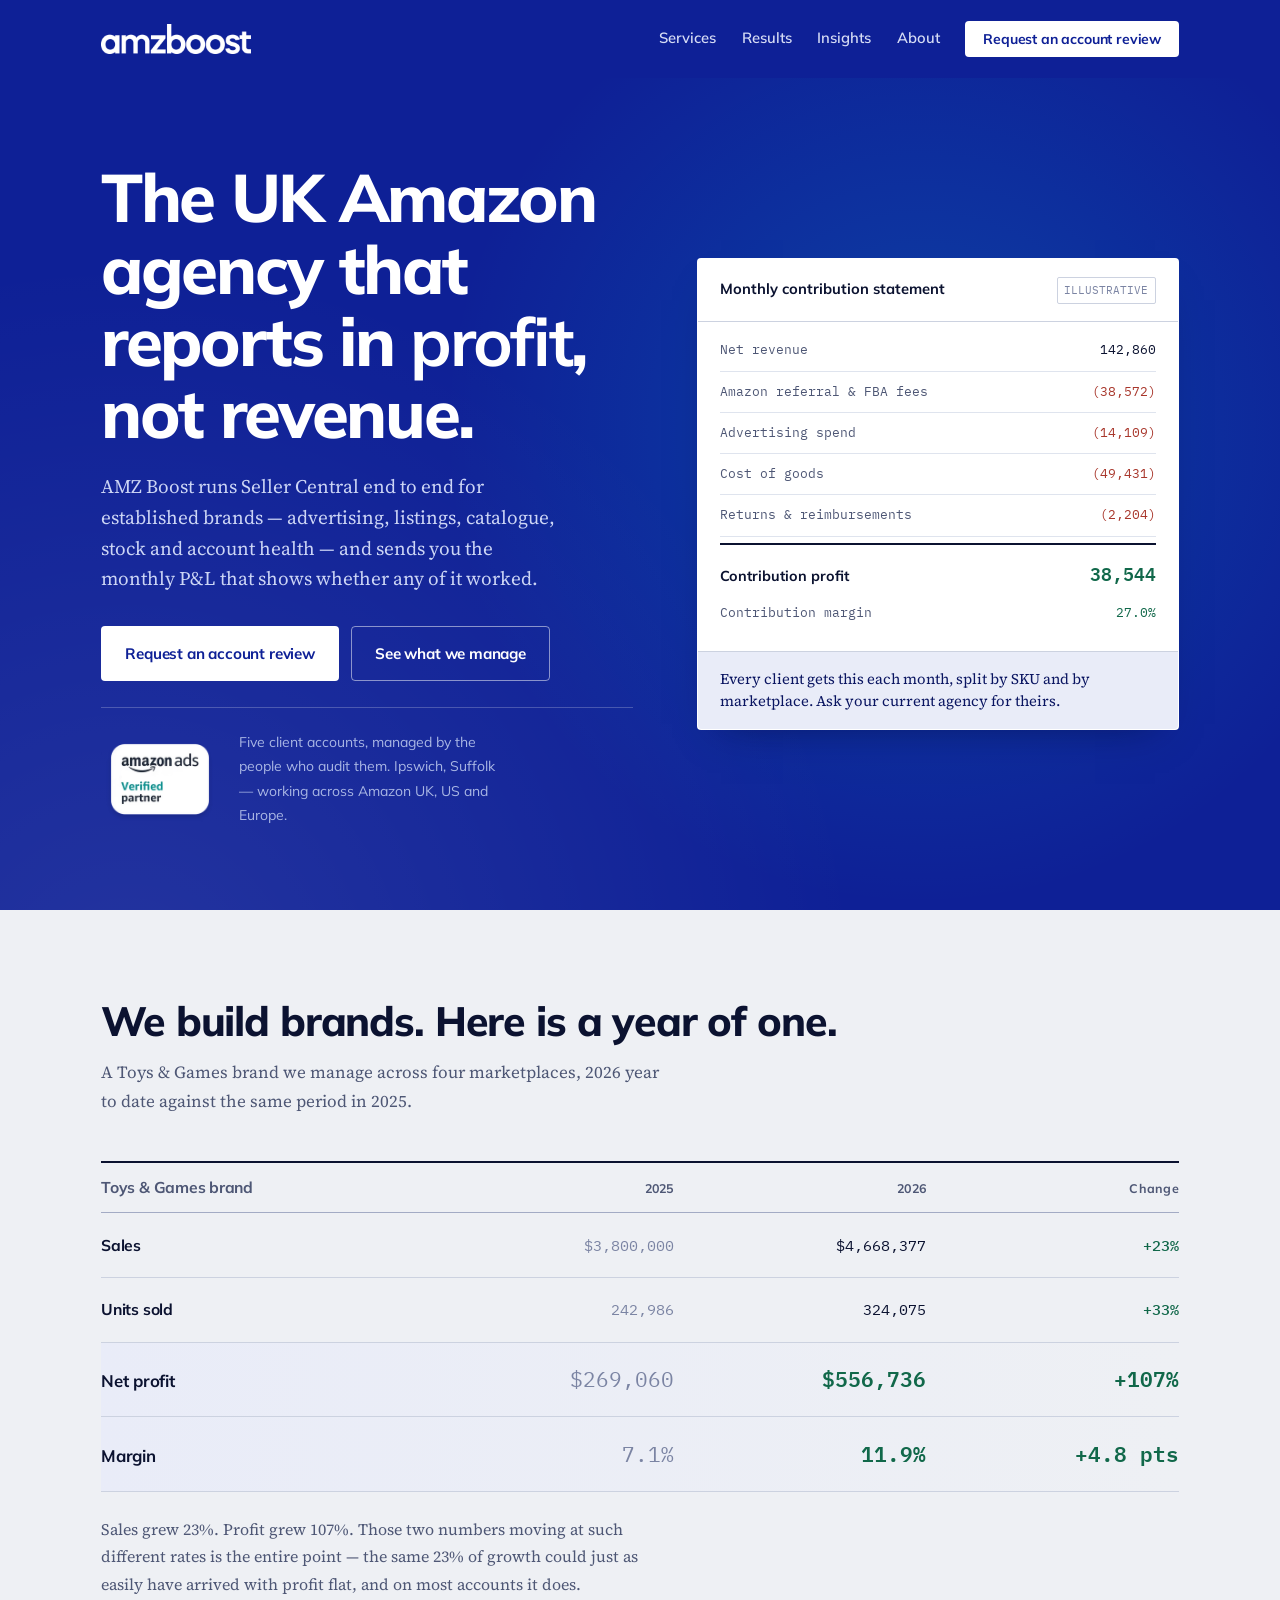
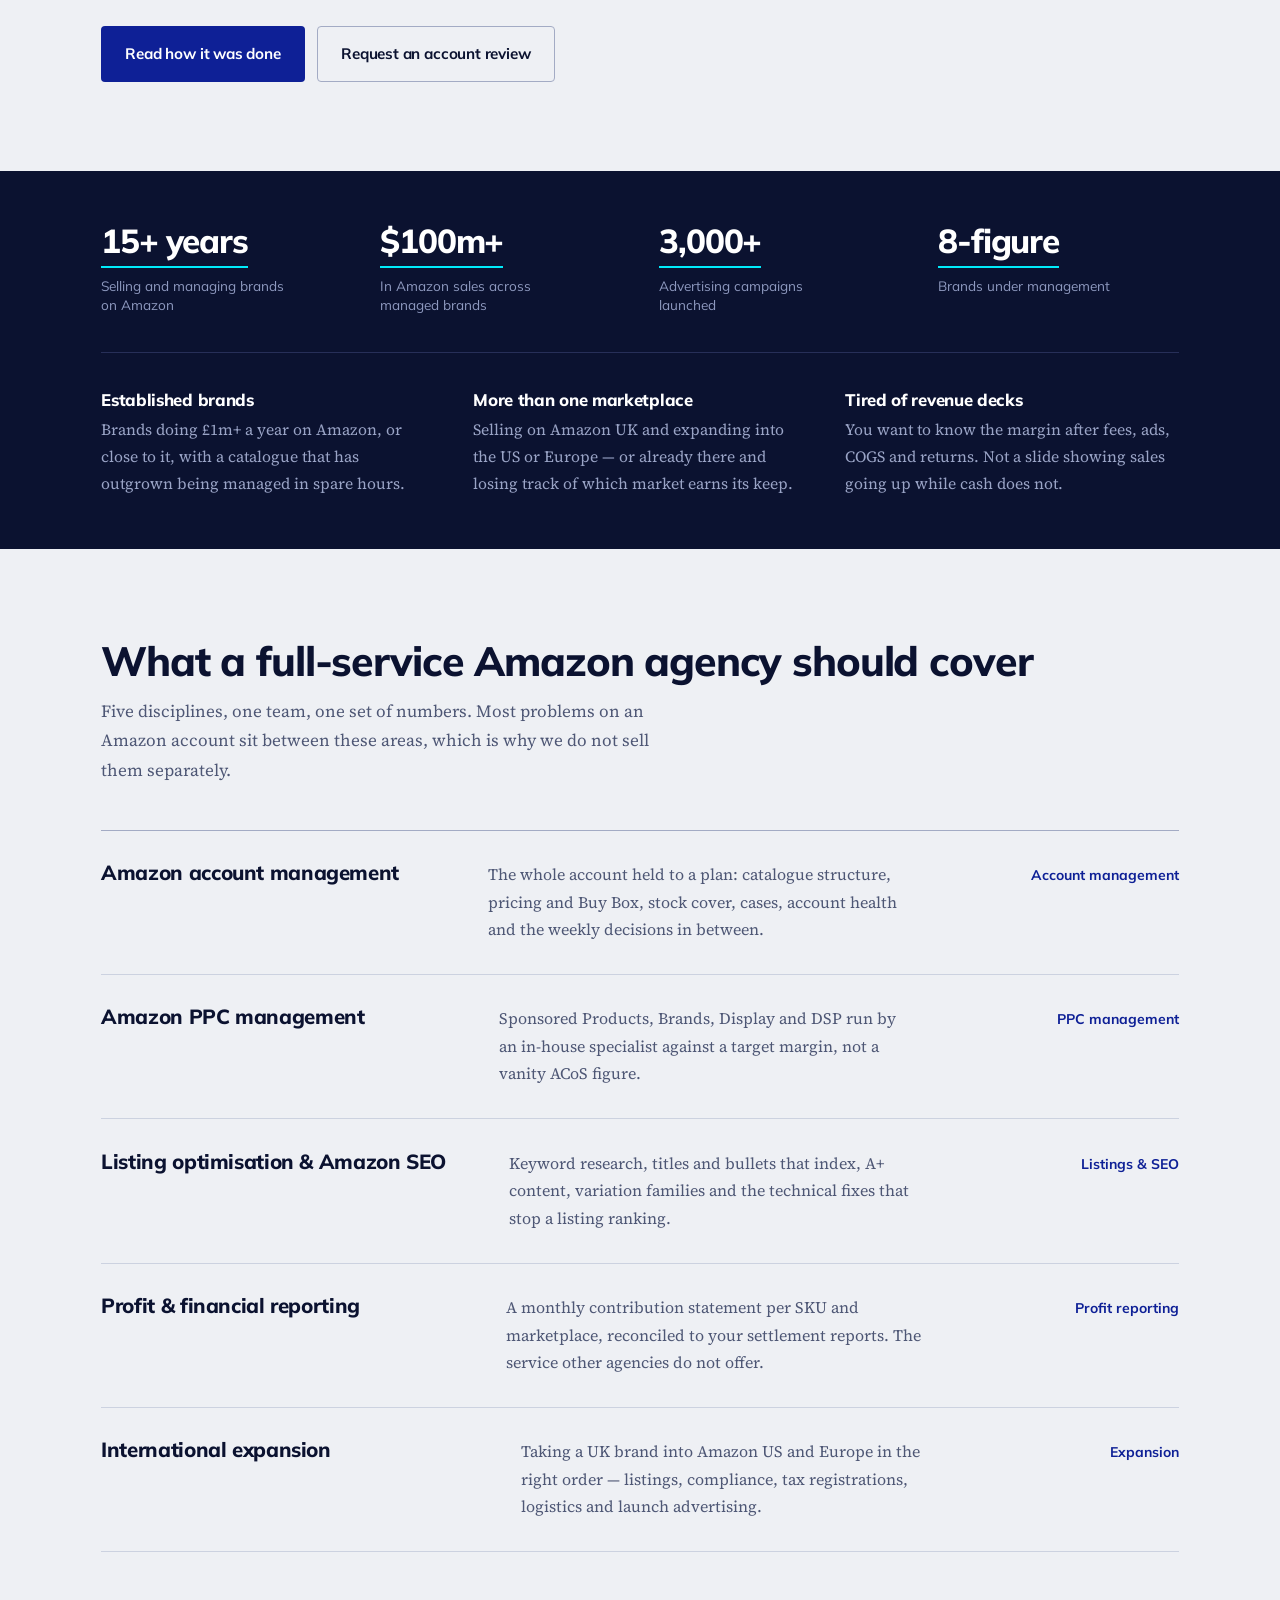
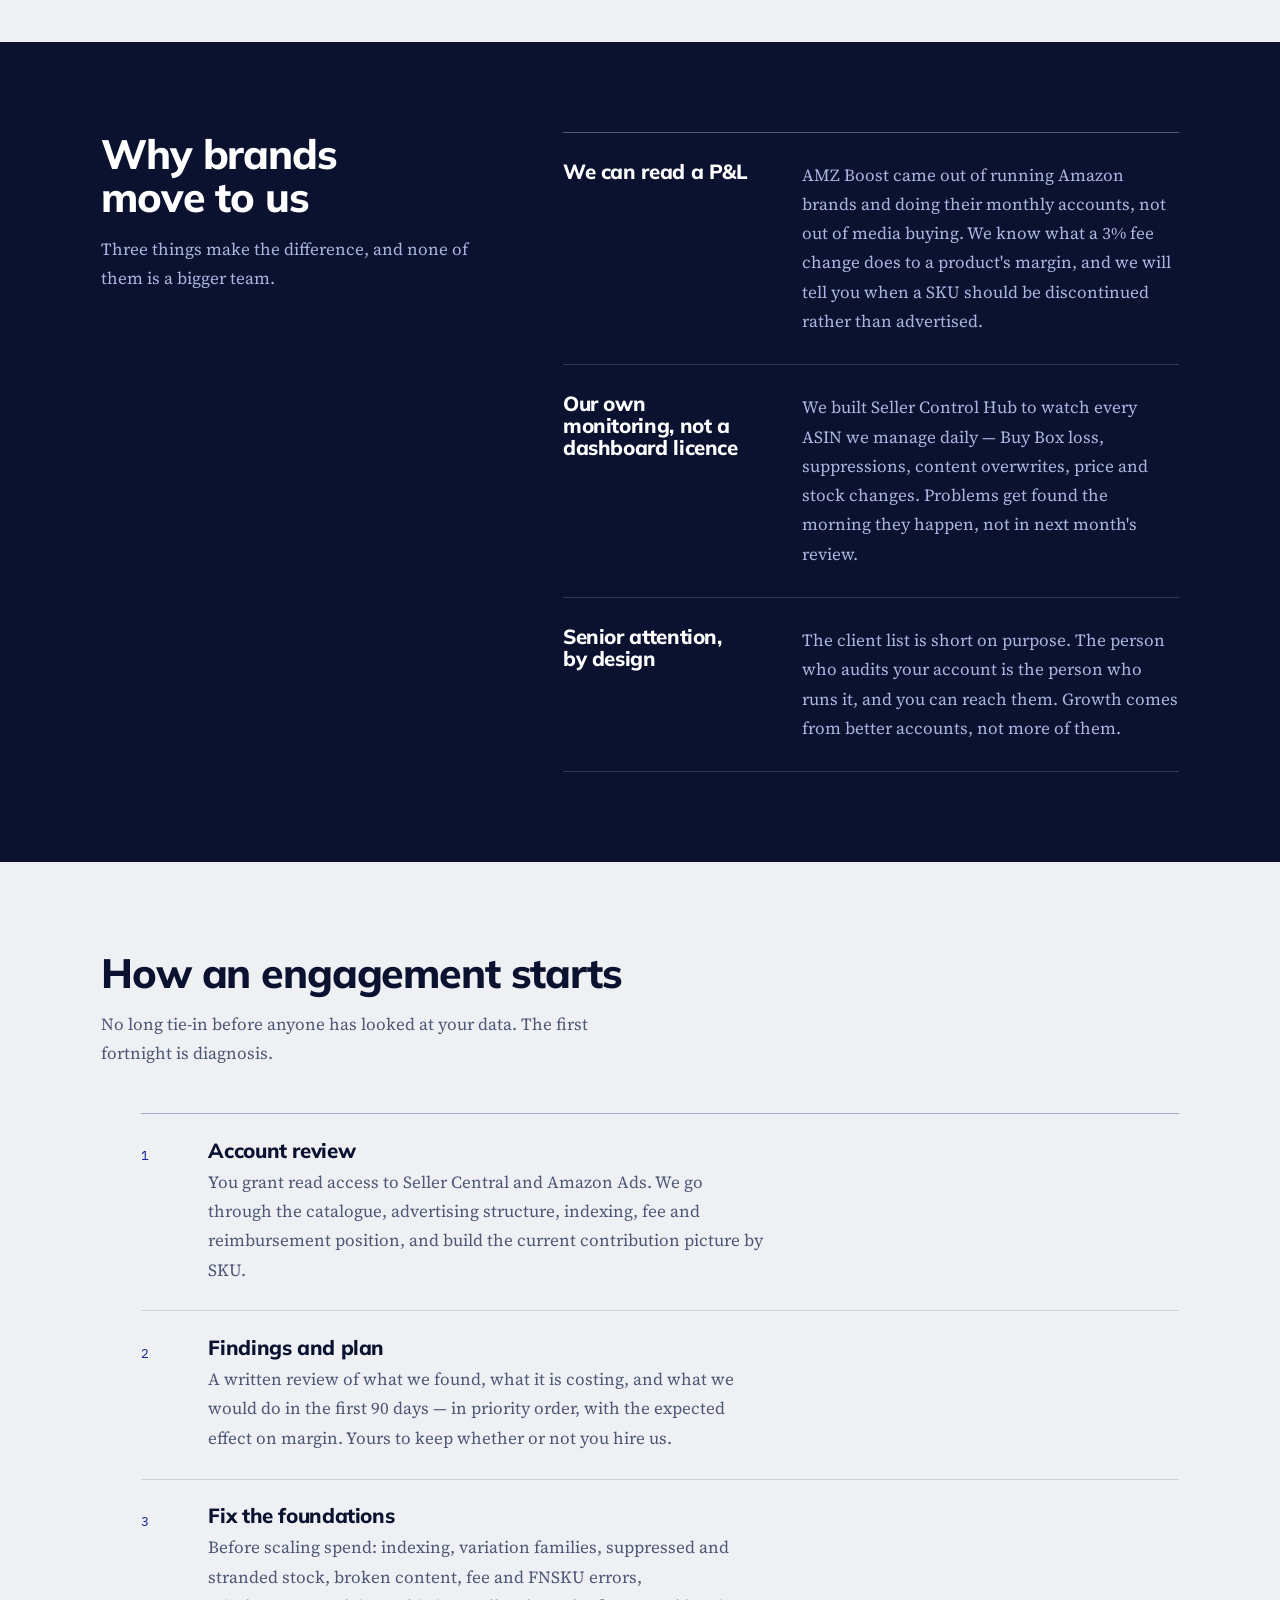
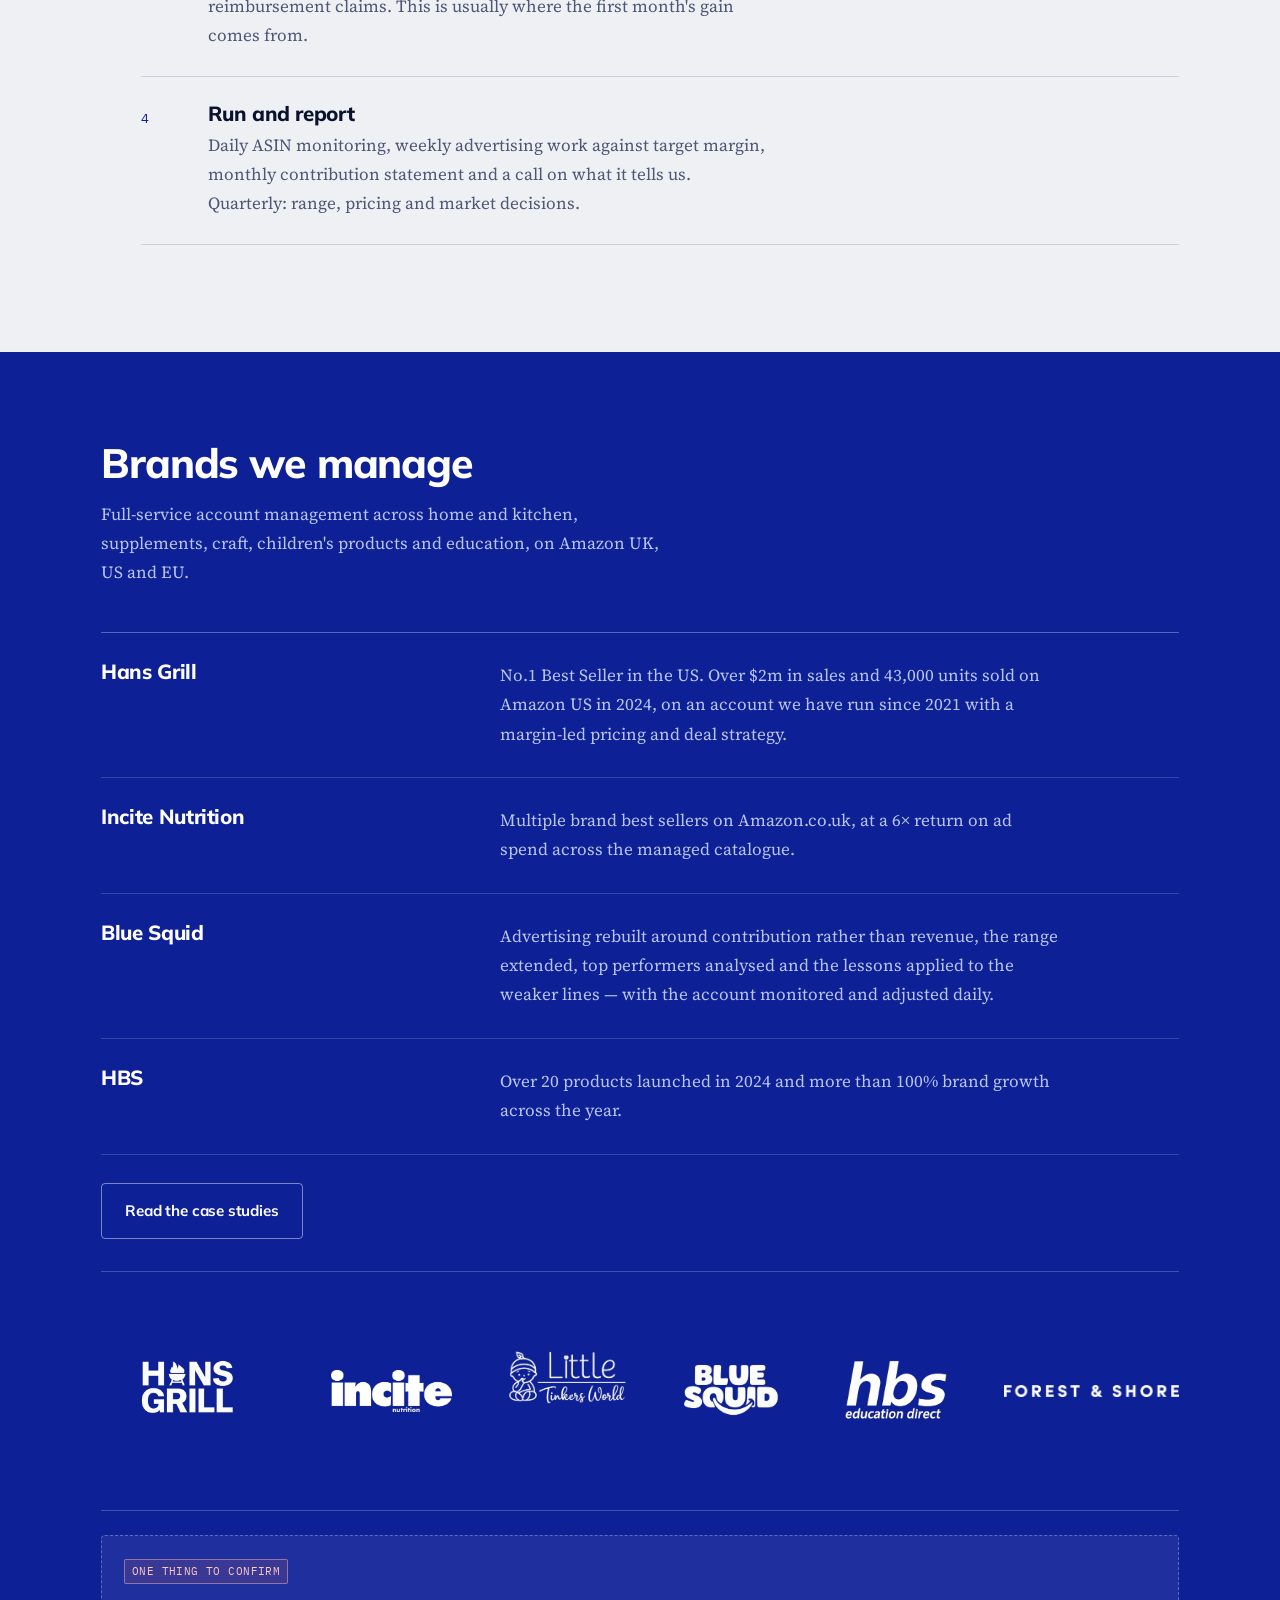
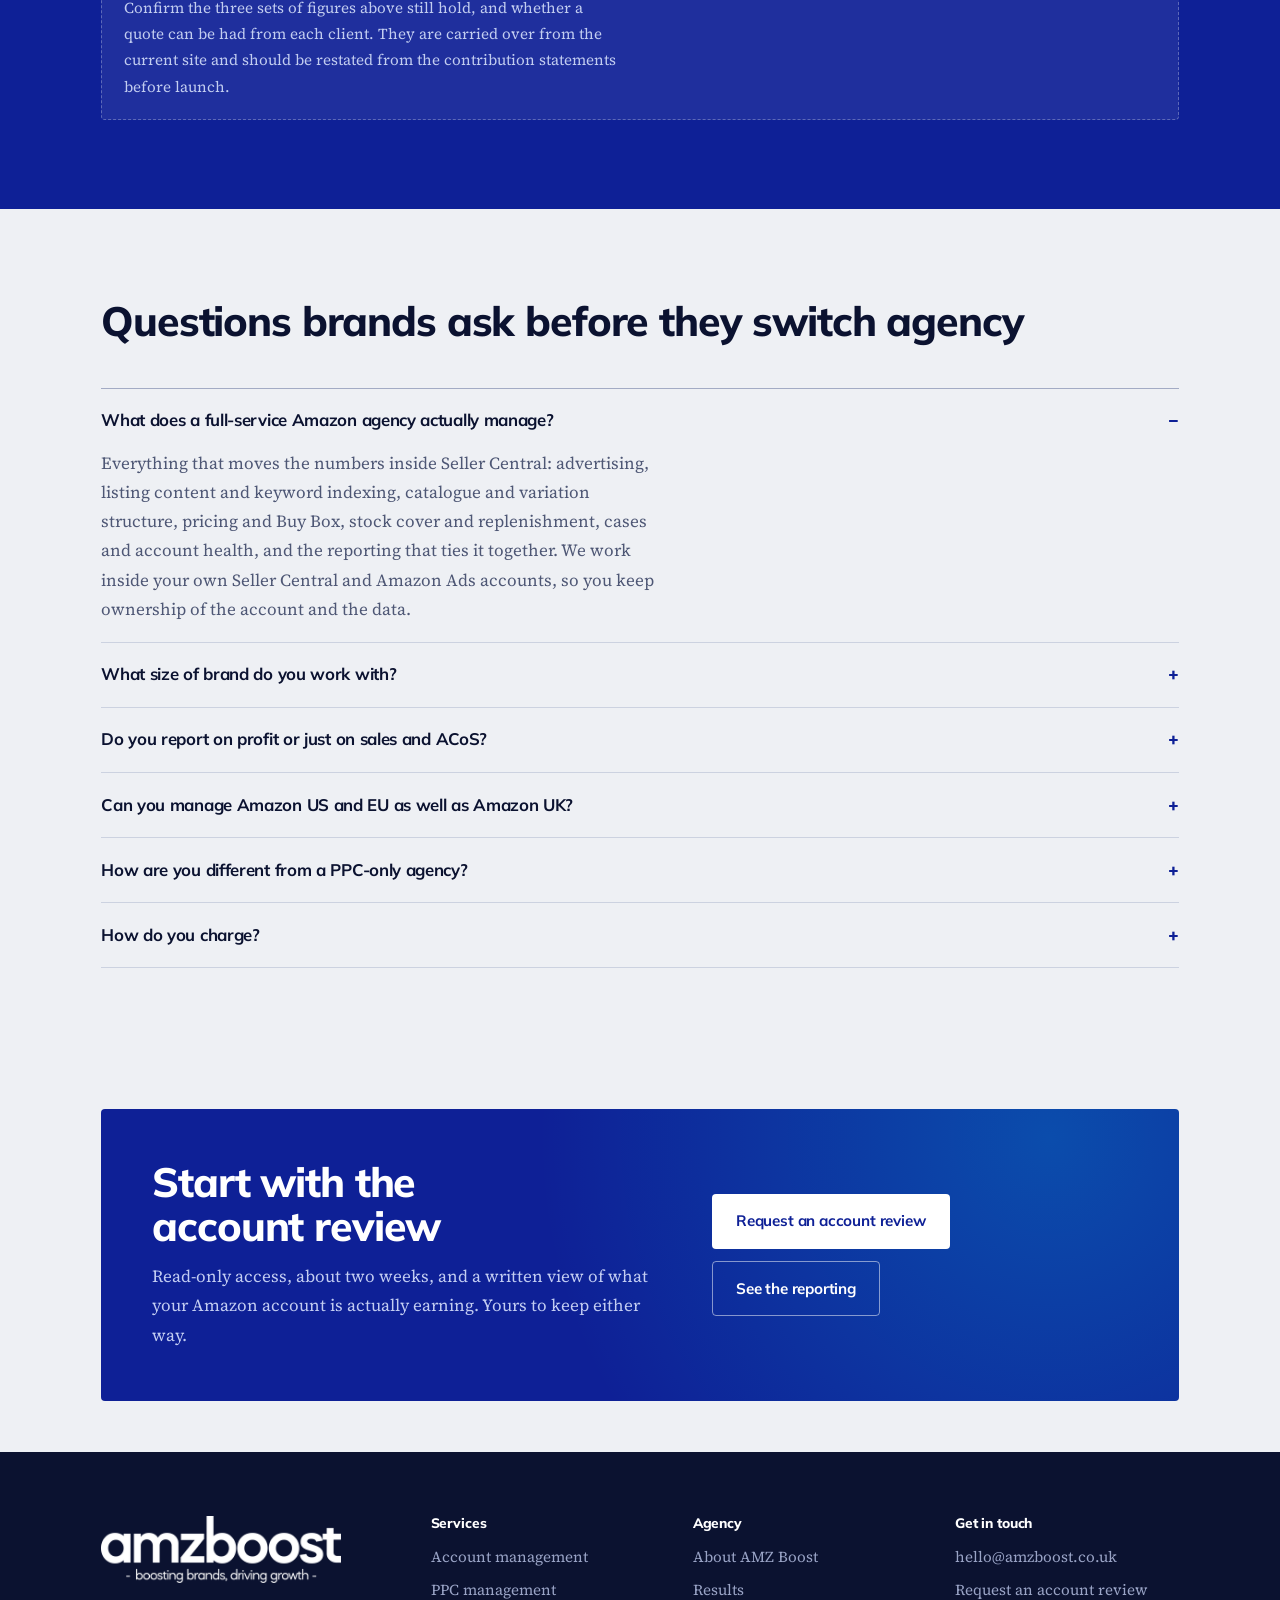
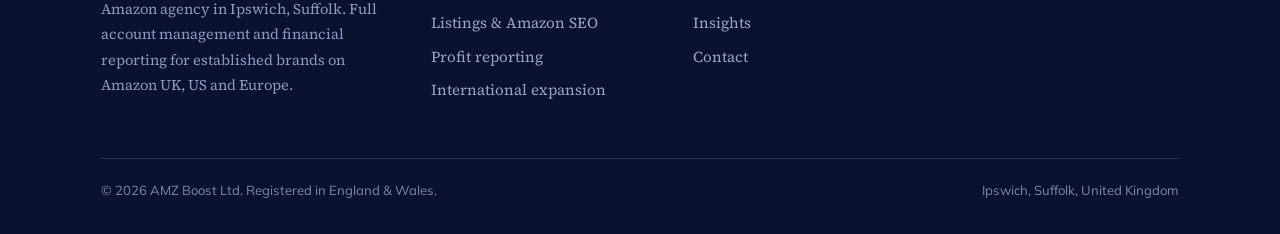
==== index.html @ 2ff4fb58 "Add Blue Squid back to the brands list, described by the work Named in the list with a description o" ====
<!DOCTYPE html>
<html lang="en-GB">
<head>
<meta charset="utf-8">
<meta name="viewport" content="width=device-width, initial-scale=1">
<title>Amazon Agency UK | Full-Service Account Management | AMZ Boost</title>
<meta name="description" content="A UK Amazon agency managing Seller Central end to end for established brands — PPC, listings, catalogue and a monthly profit report. Book an account review.">
<link rel="canonical" href="https://www.amzboost.co.uk/">
<meta name="robots" content="index,follow,max-image-preview:large">
<meta property="og:type" content="website">
<meta property="og:site_name" content="AMZ Boost">
<meta property="og:title" content="Amazon Agency UK | Full-Service Account Management | AMZ Boost">
<meta property="og:description" content="We run Amazon for established UK brands — advertising, listings, catalogue and the monthly P&amp;L that shows whether any of it worked.">
<meta property="og:url" content="https://www.amzboost.co.uk/">
<meta property="og:locale" content="en_GB">
<meta name="twitter:card" content="summary_large_image">
<link rel="preconnect" href="https://fonts.googleapis.com">
<link rel="preconnect" href="https://fonts.gstatic.com" crossorigin>
<link href="https://fonts.googleapis.com/css2?family=Mulish:wght@400;500;600;700;800&family=Source+Serif+4:ital,opsz,wght@0,8..60,400;0,8..60,600;1,8..60,400&family=IBM+Plex+Mono:wght@400;500&display=swap" rel="stylesheet">
<link rel="stylesheet" href="styles.css?v=12">
<link rel="icon" type="image/png" sizes="32x32" href="favicon-32.png">
<link rel="apple-touch-icon" href="apple-touch-icon.png">
<script type="application/ld+json">
{
  "@context": "https://schema.org",
  "@type": "ProfessionalService",
  "@id": "https://www.amzboost.co.uk/#organisation",
  "name": "AMZ Boost",
  "description": "Full-service Amazon agency in the UK providing Seller Central account management, PPC, listing optimisation and monthly profit reporting for established brands.",
  "url": "https://www.amzboost.co.uk/",
  "email": "hello@amzboost.co.uk",
  "address": {
    "@type": "PostalAddress",
    "addressLocality": "Ipswich",
    "addressRegion": "Suffolk",
    "addressCountry": "GB"
  },
  "areaServed": [
    { "@type": "Country", "name": "United Kingdom" },
    { "@type": "Country", "name": "United States" },
    { "@type": "Place", "name": "European Union" }
  ],
  "knowsAbout": ["Amazon Seller Central", "Amazon advertising", "Amazon PPC", "Amazon listing optimisation", "Amazon profit and loss reporting", "Amazon international expansion"],
  "serviceType": "Amazon marketplace account management",
  "award": "Amazon Ads Verified Partner",
  "hasOfferCatalog": {
    "@type": "OfferCatalog",
    "name": "Amazon agency services",
    "itemListElement": [
      { "@type": "Offer", "itemOffered": { "@type": "Service", "name": "Amazon account management", "url": "https://www.amzboost.co.uk/amazon-account-management.html" } },
      { "@type": "Offer", "itemOffered": { "@type": "Service", "name": "Amazon PPC management", "url": "https://www.amzboost.co.uk/amazon-ppc-management.html" } },
      { "@type": "Offer", "itemOffered": { "@type": "Service", "name": "Amazon listing optimisation", "url": "https://www.amzboost.co.uk/amazon-listing-optimisation.html" } },
      { "@type": "Offer", "itemOffered": { "@type": "Service", "name": "Amazon profit reporting", "url": "https://www.amzboost.co.uk/amazon-profit-reporting.html" } },
      { "@type": "Offer", "itemOffered": { "@type": "Service", "name": "Amazon international expansion", "url": "https://www.amzboost.co.uk/amazon-international-expansion.html" } }
    ]
  }
}
</script>
<script type="application/ld+json">
{
  "@context": "https://schema.org",
  "@type": "FAQPage",
  "mainEntity": [
    {
      "@type": "Question",
      "name": "What does a full-service Amazon agency actually manage?",
      "acceptedAnswer": { "@type": "Answer", "text": "Everything that moves the numbers inside Seller Central: advertising, listing content and keyword indexing, catalogue and variation structure, pricing and Buy Box, stock cover and replenishment, cases and account health, and the reporting that ties it together. We work inside your own Seller Central and Ads accounts, so you keep ownership of the data." }
    },
    {
      "@type": "Question",
      "name": "What size of brand do you work with?",
      "acceptedAnswer": { "@type": "Answer", "text": "Established brands, typically turning over £1m or more a year on Amazon, or approaching it. We keep the client list deliberately short so the people who audit your account are the people who run it." }
    },
    {
      "@type": "Question",
      "name": "Do you report on profit or just on sales and ACoS?",
      "acceptedAnswer": { "@type": "Answer", "text": "Both. Alongside the usual advertising metrics you get a monthly contribution statement per SKU and per marketplace — revenue, Amazon fees, advertising, cost of goods, returns and reimbursements, down to contribution profit and margin. It is the reason most clients come to us." }
    },
    {
      "@type": "Question",
      "name": "Can you manage Amazon US and EU as well as Amazon UK?",
      "acceptedAnswer": { "@type": "Answer", "text": "Yes. We manage UK, US and European marketplaces, including the listing, compliance, tax-registration sequencing and advertising differences between them." }
    },
    {
      "@type": "Question",
      "name": "How are you different from a PPC-only agency?",
      "acceptedAnswer": { "@type": "Answer", "text": "A PPC agency can only change bids. Most wasted spend on Amazon comes from problems upstream of the ad account — a listing that is not indexed for its best keyword, a broken variation family, a stock-out that resets rank. We fix those as part of the same engagement." }
    }
  ]
}
</script>
</head>
<body>
<a class="skip" href="#main">Skip to content</a>

<header class="masthead" id="masthead">
  <div class="shell masthead__inner">
    <a class="wordmark" href="index.html"><img src="logo-wordmark-white.png" alt="AMZ Boost" width="150" height="29"></a>
    <button class="nav__toggle" aria-expanded="false" aria-controls="nav">Menu</button>
    <nav class="nav" id="nav" aria-label="Primary">
      <a href="services.html">Services</a>
      <a href="results.html">Results</a>
      <a href="insights.html">Insights</a>
      <a href="about.html">About</a>
      <a class="btn btn--primary btn--small" href="contact.html">Request an account review</a>
    </nav>
  </div>
</header>

<main id="main">

  <section class="hero">
    <div class="shell hero__grid">
      <div>
        <h1>The UK Amazon agency that reports in <b>profit</b>, not revenue.</h1>
        <p class="lede">AMZ Boost runs Seller Central end to end for established brands — advertising, listings, catalogue, stock and account health — and sends you the monthly P&amp;L that shows whether any of it worked.</p>
        <div class="btn-row">
          <a class="btn btn--primary" href="contact.html">Request an account review</a>
          <a class="btn btn--ghost" href="services.html">See what we manage</a>
        </div>
        <div class="hero__trust">
          <img src="amazon-ads-verified-partner.png" alt="Amazon Ads Verified Partner" width="130" height="97">
          <p class="hero__note">Five client accounts, managed by the people who audit them. Ipswich, Suffolk — working across Amazon UK, US and Europe.</p>
        </div>
      </div>

      <figure class="statement">
        <figcaption class="statement__head">
          <span>Monthly contribution statement</span>
          <span class="statement__meta">ILLUSTRATIVE</span>
        </figcaption>
        <dl class="ledger">
          <div class="ledger__row"><dt>Net revenue</dt><dd>142,860</dd></div>
          <div class="ledger__row"><dt>Amazon referral &amp; FBA fees</dt><dd class="neg">(38,572)</dd></div>
          <div class="ledger__row"><dt>Advertising spend</dt><dd class="neg">(14,109)</dd></div>
          <div class="ledger__row"><dt>Cost of goods</dt><dd class="neg">(49,431)</dd></div>
          <div class="ledger__row"><dt>Returns &amp; reimbursements</dt><dd class="neg">(2,204)</dd></div>
          <div class="ledger__row ledger__row--total"><dt>Contribution profit</dt><dd>38,544</dd></div>
          <div class="ledger__row ledger__row--sub"><dt>Contribution margin</dt><dd>27.0%</dd></div>
        </dl>
        <p class="statement__note">Every client gets this each month, split by SKU and by marketplace. Ask your current agency for theirs.</p>
      </figure>
    </div>
  </section>

  <section id="proof">
    <div class="shell">
      <div class="sect-head">
        <h2>We build brands. Here is a year of one.</h2>
        <p>A Toys &amp; Games brand we manage across four marketplaces, 2026 year to date against the same period in 2025.</p>
      </div>

      <div class="compare">
        <div class="compare__row compare__head">
          <span>Toys &amp; Games brand</span><span>2025</span><span>2026</span><span>Change</span>
        </div>
        <div class="compare__row">
          <span>Sales</span><span class="was">$3,800,000</span><span>$4,668,377</span><span class="up">+23%</span>
        </div>
        <div class="compare__row">
          <span>Units sold</span><span class="was">242,986</span><span>324,075</span><span class="up">+33%</span>
        </div>
        <div class="compare__row compare__row--key">
          <span>Net profit</span><span class="was">$269,060</span><span class="now">$556,736</span><span class="up">+107%</span>
        </div>
        <div class="compare__row compare__row--key">
          <span>Margin</span><span class="was">7.1%</span><span class="now">11.9%</span><span class="up">+4.8 pts</span>
        </div>
      </div>

      <p class="compare__note">Sales grew 23%. Profit grew 107%. Those two numbers moving at such different rates is the entire point — the same 23% of growth could just as easily have arrived with profit flat, and on most accounts it does.</p>

      <div class="btn-row" style="margin-top:1.75rem;">
        <a class="btn btn--primary" href="results.html">Read how it was done</a>
        <a class="btn btn--ghost" href="contact.html">Request an account review</a>
      </div>
    </div>
  </section>

  <section class="band tight">
    <div class="shell">
      <div class="band__figures">
        <div><span>15+ years</span><small>Selling and managing brands on Amazon</small></div>
        <div><span>$100m+</span><small>In Amazon sales across managed brands</small></div>
        <div><span>3,000+</span><small>Advertising campaigns launched</small></div>
        <div><span>8-figure</span><small>Brands under management</small></div>
      </div>
      <div class="band__grid">
      <div class="band__item">
        <h3>Established brands</h3>
        <p>Brands doing £1m+ a year on Amazon, or close to it, with a catalogue that has outgrown being managed in spare hours.</p>
      </div>
      <div class="band__item">
        <h3>More than one marketplace</h3>
        <p>Selling on Amazon UK and expanding into the US or Europe — or already there and losing track of which market earns its keep.</p>
      </div>
      <div class="band__item">
        <h3>Tired of revenue decks</h3>
        <p>You want to know the margin after fees, ads, COGS and returns. Not a slide showing sales going up while cash does not.</p>
      </div>
      </div>
    </div>
  </section>

  <section id="services">
    <div class="shell">
      <div class="sect-head">
        <h2>What a full-service Amazon agency should cover</h2>
        <p>Five disciplines, one team, one set of numbers. Most problems on an Amazon account sit between these areas, which is why we do not sell them separately.</p>
      </div>

      <div class="rows">
        <a class="row-link" href="amazon-account-management.html">
          <h3>Amazon account management</h3>
          <p>The whole account held to a plan: catalogue structure, pricing and Buy Box, stock cover, cases, account health and the weekly decisions in between.</p>
          <span class="row-link__go">Account management</span>
        </a>
        <a class="row-link" href="amazon-ppc-management.html">
          <h3>Amazon PPC management</h3>
          <p>Sponsored Products, Brands, Display and DSP run by an in-house specialist against a target margin, not a vanity ACoS figure.</p>
          <span class="row-link__go">PPC management</span>
        </a>
        <a class="row-link" href="amazon-listing-optimisation.html">
          <h3>Listing optimisation &amp; Amazon SEO</h3>
          <p>Keyword research, titles and bullets that index, A+ content, variation families and the technical fixes that stop a listing ranking.</p>
          <span class="row-link__go">Listings &amp; SEO</span>
        </a>
        <a class="row-link" href="amazon-profit-reporting.html">
          <h3>Profit &amp; financial reporting</h3>
          <p>A monthly contribution statement per SKU and marketplace, reconciled to your settlement reports. The service other agencies do not offer.</p>
          <span class="row-link__go">Profit reporting</span>
        </a>
        <a class="row-link" href="amazon-international-expansion.html">
          <h3>International expansion</h3>
          <p>Taking a UK brand into Amazon US and Europe in the right order — listings, compliance, tax registrations, logistics and launch advertising.</p>
          <span class="row-link__go">Expansion</span>
        </a>
      </div>
    </div>
  </section>

  <section class="band">
    <div class="shell split">
      <div>
        <h2>Why brands move to us</h2>
        <p class="dek" style="margin-top:1rem;">Three things make the difference, and none of them is a bigger team.</p>
      </div>
      <div class="stack">
        <div>
          <h3>We can read a P&amp;L</h3>
          <p>AMZ Boost came out of running Amazon brands and doing their monthly accounts, not out of media buying. We know what a 3% fee change does to a product's margin, and we will tell you when a SKU should be discontinued rather than advertised.</p>
        </div>
        <div>
          <h3>Our own monitoring, not a dashboard licence</h3>
          <p>We built Seller Control Hub to watch every ASIN we manage daily — Buy Box loss, suppressions, content overwrites, price and stock changes. Problems get found the morning they happen, not in next month's review.</p>
        </div>
        <div>
          <h3>Senior attention, by design</h3>
          <p>The client list is short on purpose. The person who audits your account is the person who runs it, and you can reach them. Growth comes from better accounts, not more of them.</p>
        </div>
      </div>
    </div>
  </section>

  <section>
    <div class="shell">
      <div class="sect-head">
        <h2>How an engagement starts</h2>
        <p>No long tie-in before anyone has looked at your data. The first fortnight is diagnosis.</p>
      </div>
      <ol class="steps">
        <li>
          <div>
            <h3>Account review</h3>
            <p>You grant read access to Seller Central and Amazon Ads. We go through the catalogue, advertising structure, indexing, fee and reimbursement position, and build the current contribution picture by SKU.</p>
          </div>
        </li>
        <li>
          <div>
            <h3>Findings and plan</h3>
            <p>A written review of what we found, what it is costing, and what we would do in the first 90 days — in priority order, with the expected effect on margin. Yours to keep whether or not you hire us.</p>
          </div>
        </li>
        <li>
          <div>
            <h3>Fix the foundations</h3>
            <p>Before scaling spend: indexing, variation families, suppressed and stranded stock, broken content, fee and FNSKU errors, reimbursement claims. This is usually where the first month's gain comes from.</p>
          </div>
        </li>
        <li>
          <div>
            <h3>Run and report</h3>
            <p>Daily ASIN monitoring, weekly advertising work against target margin, monthly contribution statement and a call on what it tells us. Quarterly: range, pricing and market decisions.</p>
          </div>
        </li>
      </ol>
    </div>
  </section>

  <section class="band band--brand">
    <div class="shell">
      <div class="sect-head">
        <h2>Brands we manage</h2>
        <p>Full-service account management across home and kitchen, supplements, craft, children's products and education, on Amazon UK, US and EU.</p>
      </div>

      <div class="stack">
        <div>
          <h3>Hans Grill</h3>
          <p>No.1 Best Seller in the US. Over $2m in sales and 43,000 units sold on Amazon US in 2024, on an account we have run since 2021 with a margin-led pricing and deal strategy.</p>
        </div>
        <div>
          <h3>Incite Nutrition</h3>
          <p>Multiple brand best sellers on Amazon.co.uk, at a 6× return on ad spend across the managed catalogue.</p>
        </div>
        <div>
          <h3>Blue Squid</h3>
          <p>Advertising rebuilt around contribution rather than revenue, the range extended, top performers analysed and the lessons applied to the weaker lines — with the account monitored and adjusted daily.</p>
        </div>
        <div>
          <h3>HBS</h3>
          <p>Over 20 products launched in 2024 and more than 100% brand growth across the year.</p>
        </div>
      </div>

      <div class="btn-row" style="margin-top:1.8rem;">
        <a class="btn btn--ghost" href="results.html">Read the case studies</a>
      </div>

      <div class="clients" style="margin-top:2rem;">
        <img src="client-hans-grill.png" class="c-hans" alt="Hans Grill" width="173" height="171">
        <img src="client-incite-nutrition.png" class="c-incite" alt="Incite Nutrition" width="121" height="42">
        <img src="client-little-tinkers-world.png" class="c-tinkers" alt="Little Tinkers World" width="118" height="152">
        <img src="client-blue-squid.png" class="c-squid" alt="Blue Squid" width="104" height="110">
        <img src="client-hbs-education-direct.png" class="c-hbs" alt="HBS Education Direct" width="102" height="122">
        <img src="client-forest-and-shore.png" class="c-forest" alt="Forest &amp; Shore" width="175" height="12">
      </div>
      <div class="todo" style="margin-top:1.5rem;">
        <span class="todo__tag">ONE THING TO CONFIRM</span>
        <p>Confirm the three sets of figures above still hold, and whether a quote can be had from each client. They are carried over from the current site and should be restated from the contribution statements before launch.</p>
      </div>
    </div>
  </section>

  <section>
    <div class="shell">
      <div class="sect-head">
        <h2>Questions brands ask before they switch agency</h2>
      </div>
      <div class="faq">
        <details open>
          <summary>What does a full-service Amazon agency actually manage?</summary>
          <p>Everything that moves the numbers inside Seller Central: advertising, listing content and keyword indexing, catalogue and variation structure, pricing and Buy Box, stock cover and replenishment, cases and account health, and the reporting that ties it together. We work inside your own Seller Central and Amazon Ads accounts, so you keep ownership of the account and the data.</p>
        </details>
        <details>
          <summary>What size of brand do you work with?</summary>
          <p>Established brands, typically turning over £1m or more a year on Amazon, or approaching it. We keep the client list deliberately short so the people who audit your account are the people who run it.</p>
        </details>
        <details>
          <summary>Do you report on profit or just on sales and ACoS?</summary>
          <p>Both. Alongside the usual advertising metrics you get a monthly contribution statement per SKU and per marketplace — revenue, Amazon fees, advertising, cost of goods, returns and reimbursements, down to contribution profit and margin. It is the reason most clients come to us.</p>
        </details>
        <details>
          <summary>Can you manage Amazon US and EU as well as Amazon UK?</summary>
          <p>Yes. We manage UK, US and European marketplaces, including the listing, compliance, tax-registration sequencing and advertising differences between them. See <a href="amazon-international-expansion.html">international expansion</a>.</p>
        </details>
        <details>
          <summary>How are you different from a PPC-only agency?</summary>
          <p>A PPC agency can only change bids. Most wasted spend on Amazon comes from problems upstream of the ad account — a listing that is not indexed for its best keyword, a broken variation family, a stock-out that resets rank. We fix those as part of the same engagement.</p>
        </details>
        <details>
          <summary>How do you charge?</summary>
          <p>A monthly retainer based on catalogue size, number of marketplaces and how much of the account we manage. No percentage of ad spend, which would pay us to spend more of your money. Fees are quoted after the account review, in writing.</p>
        </details>
      </div>
    </div>
  </section>

  <section class="tight">
    <div class="shell">
      <div class="cta-panel">
        <div>
          <h2>Start with the account review</h2>
          <p>Read-only access, about two weeks, and a written view of what your Amazon account is actually earning. Yours to keep either way.</p>
        </div>
        <div class="btn-row">
          <a class="btn btn--primary" href="contact.html">Request an account review</a>
          <a class="btn btn--ghost" href="amazon-profit-reporting.html">See the reporting</a>
        </div>
      </div>
    </div>
  </section>

</main>

<footer class="foot">
  <div class="shell">
    <div class="foot__grid">
      <div>
        <a class="wordmark" href="index.html" style="margin-bottom:0.9rem;"><img src="logo-full-white.png" alt="AMZ Boost — boosting brands, driving growth" width="240" height="66"></a>
        <p>Amazon agency in Ipswich, Suffolk. Full account management and financial reporting for established brands on Amazon UK, US and Europe.</p>
      </div>
      <div>
        <h4>Services</h4>
        <ul>
          <li><a href="amazon-account-management.html">Account management</a></li>
          <li><a href="amazon-ppc-management.html">PPC management</a></li>
          <li><a href="amazon-listing-optimisation.html">Listings &amp; Amazon SEO</a></li>
          <li><a href="amazon-profit-reporting.html">Profit reporting</a></li>
          <li><a href="amazon-international-expansion.html">International expansion</a></li>
        </ul>
      </div>
      <div>
        <h4>Agency</h4>
        <ul>
          <li><a href="about.html">About AMZ Boost</a></li>
          <li><a href="results.html">Results</a></li>
          <li><a href="insights.html">Insights</a></li>
          <li><a href="contact.html">Contact</a></li>
        </ul>
      </div>
      <div>
        <h4>Get in touch</h4>
        <ul>
          <li><a href="mailto:hello@amzboost.co.uk">hello@amzboost.co.uk</a></li>
          <li><a href="contact.html">Request an account review</a></li>
        </ul>
      </div>
    </div>
    <div class="foot__base">
      <span>© 2026 AMZ Boost Ltd. Registered in England &amp; Wales.</span>
      <span>Ipswich, Suffolk, United Kingdom</span>
    </div>
  </div>
</footer>

<script>
(function () {
  var head = document.getElementById('masthead');
  var btn = head.querySelector('.nav__toggle');
  btn.addEventListener('click', function () {
    var open = head.getAttribute('data-open') === 'true';
    head.setAttribute('data-open', String(!open));
    btn.setAttribute('aria-expanded', String(!open));
  });
})();
</script>
</body>
</html>
---- styles.css ----
/* ==========================================================================
   AMZ Boost — Amazon agency, Ipswich UK
   Brand: ultramarine #0e2096 and electric cyan #00eafa, taken from the
   existing amzboost identity. Ledger green and oxblood appear ONLY on
   figures inside statement blocks, where they carry accounting meaning.
   ========================================================================== */

:root {
  /* Brand */
  --brand: #0e2096;
  --brand-deep: #0a1561;
  --brand-lift: #1b2fb8;
  --cyan: #00eafa;
  --cyan-dim: #7ef2fb;

  /* Neutrals, tuned blue to sit with the brand */
  --ink: #0b1230;
  --ink-2: #1b2550;
  --slate: #4e5775;
  --slate-2: #7b84a3;
  --paper: #eef0f4;
  --paper-2: #e3e7ef;
  --surface: #ffffff;
  --rule: #ccd2e0;
  --rule-soft: #dfe4ee;
  --rule-strong: #a3abc4;
  --brand-tint: #e9ecf8;

  /* Semantic, ledger only */
  --profit: #11684a;
  --cost: #a8362b;

  --sans: "Mulish", "Avenir Next", Avenir, "Helvetica Neue", Arial, sans-serif;
  --serif: "Source Serif 4", Georgia, "Times New Roman", serif;
  --mono: "IBM Plex Mono", ui-monospace, "SFMono-Regular", Menlo, monospace;

  --measure: 62ch;
  --gutter: clamp(1.25rem, 4vw, 3.5rem);
  --shell: 1180px;
  --radius: 4px;
}

*,
*::before,
*::after { box-sizing: border-box; }

html { -webkit-text-size-adjust: 100%; }

body {
  margin: 0;
  background: var(--paper);
  color: var(--ink);
  font-family: var(--serif);
  font-size: 1.0625rem;
  line-height: 1.72;
  font-variant-numeric: tabular-nums;
  -webkit-font-smoothing: antialiased;
}

img, svg { max-width: 100%; height: auto; display: block; }

a { color: var(--brand); text-decoration-thickness: 1px; text-underline-offset: 0.18em; }
a:hover { color: var(--ink); }

:focus-visible { outline: 2px solid var(--brand); outline-offset: 3px; }

.skip {
  position: absolute;
  left: -9999px;
  top: 0;
  background: var(--ink);
  color: #fff;
  padding: 0.75rem 1rem;
  z-index: 99;
}
.skip:focus { left: 0.5rem; top: 0.5rem; }

/* ---------- Layout shell ---------- */

.shell {
  width: 100%;
  max-width: var(--shell);
  margin-inline: auto;
  padding-inline: var(--gutter);
}

.shell--narrow { max-width: 820px; }

section { padding-block: clamp(3.5rem, 7vw, 6.5rem); }
section.tight { padding-block: clamp(2.5rem, 4vw, 3.5rem); }

/* ---------- Typography ---------- */

h1, h2, h3, h4 {
  font-family: var(--sans);
  font-weight: 800;
  color: var(--ink);
  margin: 0;
  letter-spacing: -0.028em;
  line-height: 1.07;
  text-wrap: balance;
}

h1 { font-size: clamp(2.4rem, 5.6vw, 4.2rem); letter-spacing: -0.035em; }
h2 { font-size: clamp(1.75rem, 3.2vw, 2.6rem); }
h3 { font-size: clamp(1.1rem, 1.6vw, 1.3rem); letter-spacing: -0.018em; }
h4 { font-size: 1rem; letter-spacing: -0.01em; }

p { margin: 0 0 1.1em; max-width: var(--measure); }
p:last-child { margin-bottom: 0; }

.lede {
  font-size: clamp(1.1rem, 1.5vw, 1.3rem);
  line-height: 1.6;
  color: var(--ink-2);
}

.dek { color: var(--slate); }

.sect-head { margin-bottom: clamp(2rem, 3.5vw, 3rem); }
.sect-head p { color: var(--slate); margin-top: 0.9rem; }

/* ---------- Header: solid brand bar ---------- */

.masthead { background: var(--brand); }

.masthead__inner {
  display: flex;
  align-items: center;
  gap: 1.5rem;
  min-height: 78px;
}

.wordmark {
  display: inline-flex;
  align-items: center;
  text-decoration: none;
  margin-right: auto;
}
.wordmark img { display: block; width: 150px; height: auto; }
.foot .wordmark { margin-right: 0; }
.foot .wordmark img { width: 240px; }

.nav {
  display: flex;
  align-items: center;
  gap: clamp(1rem, 2vw, 1.85rem);
  font-family: var(--sans);
  font-size: 0.925rem;
  font-weight: 600;
}
.nav a {
  color: #d6dcf5;
  text-decoration: none;
  padding-block: 0.35rem;
  border-bottom: 2px solid transparent;
}
.nav a:hover { color: #fff; border-bottom-color: rgba(255,255,255,0.4); }
.nav a[aria-current="page"] { border-bottom-color: var(--cyan); color: #fff; }
.nav a.btn { border-bottom: none; }
.nav a.btn:hover { border-bottom: none; }

.nav__toggle {
  display: none;
  font-family: var(--sans);
  font-size: 0.9rem;
  font-weight: 600;
  background: none;
  border: 1px solid rgba(255,255,255,0.45);
  border-radius: var(--radius);
  color: #fff;
  padding: 0.45rem 0.8rem;
  cursor: pointer;
}

/* ---------- Buttons ---------- */

.btn {
  display: inline-flex;
  align-items: center;
  justify-content: center;
  font-family: var(--sans);
  font-size: 0.95rem;
  font-weight: 700;
  letter-spacing: -0.012em;
  padding: 0.85rem 1.45rem;
  border-radius: var(--radius);
  border: 1px solid transparent;
  text-decoration: none;
  cursor: pointer;
  transition: background-color 120ms linear, color 120ms linear, border-color 120ms linear;
}

.btn--primary { background: var(--brand); color: #fff; }
.btn--primary:hover { background: var(--brand-deep); color: #fff; }

.btn--ghost { border-color: var(--rule-strong); color: var(--ink); background: transparent; }
.btn--ghost:hover { border-color: var(--ink); background: var(--surface); color: var(--ink); }

/* For use on a brand-blue field */
.btn--invert { background: #fff; color: var(--brand); }
.btn--invert:hover { background: var(--cyan); color: var(--brand-deep); }

.btn--outline-light { border-color: rgba(255,255,255,0.5); color: #fff; background: transparent; }
.btn--outline-light:hover { border-color: var(--cyan); color: var(--cyan); background: transparent; }

.btn--small { padding: 0.6rem 1.05rem; font-size: 0.875rem; }

/* Buttons sitting on a brand-blue field invert automatically */
.nav .btn--primary,
.hero .btn--primary,
.cta-panel .btn--primary { background: #fff; color: var(--brand); }
.nav .btn--primary:hover,
.hero .btn--primary:hover,
.cta-panel .btn--primary:hover { background: var(--cyan); color: var(--brand-deep); }

.hero .btn--ghost,
.cta-panel .btn--ghost { border-color: rgba(255, 255, 255, 0.5); color: #fff; background: transparent; }
.hero .btn--ghost:hover,
.cta-panel .btn--ghost:hover { border-color: var(--cyan); color: var(--cyan); background: transparent; }

.btn-row { display: flex; flex-wrap: wrap; gap: 0.75rem; align-items: center; }

/* ---------- Hero: brand field, continuous with the header ---------- */

.hero {
  background: var(--brand);
  background-image:
    radial-gradient(circle at 72% 42%, rgba(0,234,250,0.16) 0%, rgba(0,234,250,0) 46%),
    radial-gradient(circle at 10% 110%, rgba(255,255,255,0.09) 0%, rgba(255,255,255,0) 50%);
  color: #fff;
  padding-block: clamp(3rem, 6.5vw, 6rem);
}

.hero__grid {
  display: grid;
  grid-template-columns: minmax(0, 1.05fr) minmax(0, 0.95fr);
  gap: clamp(2rem, 5vw, 4.5rem);
  align-items: center;
}

.hero h1 { color: #fff; margin-bottom: 1.4rem; }
.hero .lede { color: #ccd5f5; max-width: 46ch; }
.hero .btn-row { margin-top: 2rem; }

.hero__note {
  margin-top: 1.6rem;
  padding-top: 1.3rem;
  border-top: 1px solid rgba(255,255,255,0.22);
  font-family: var(--sans);
  font-size: 0.875rem;
  color: #a9b6e4;
  max-width: 46ch;
}

.hero__trust {
  display: flex;
  align-items: center;
  gap: 1.25rem;
  margin-top: 1.6rem;
  padding-top: 1.4rem;
  border-top: 1px solid rgba(255, 255, 255, 0.22);
}
.hero__trust img { flex: 0 0 auto; width: 118px; height: auto; }
.hero__trust .hero__note {
  margin-top: 0;
  padding-top: 0;
  border-top: none;
  max-width: 34ch;
}

@media (max-width: 420px) {
  .hero__trust { flex-direction: column; align-items: flex-start; gap: 1rem; }
  .trust-inline { flex-direction: column; align-items: flex-start; gap: 1rem; }
}

/* Partner badge on a light background */
.trust-inline {
  display: flex;
  align-items: center;
  gap: 1.25rem;
  margin-top: 2rem;
  padding-top: 1.5rem;
  border-top: 1px solid var(--rule);
}
.trust-inline img { flex: 0 0 auto; width: 118px; height: auto; }
.trust-inline p {
  margin: 0;
  font-family: var(--sans);
  font-size: 0.875rem;
  color: var(--slate);
  max-width: 38ch;
}

/* ---------- Statement / ledger block ---------- */

.statement {
  margin: 0;
  background: var(--surface);
  border: 1px solid var(--rule);
  border-radius: var(--radius);
  box-shadow: 0 18px 40px -24px rgba(5, 10, 50, 0.55);
}

.hero .statement { border-color: transparent; }

.statement__head {
  display: flex;
  align-items: baseline;
  justify-content: space-between;
  gap: 1rem;
  padding: 1.1rem 1.35rem;
  border-bottom: 1px solid var(--rule);
  font-family: var(--sans);
  font-size: 0.92rem;
  font-weight: 700;
  color: var(--ink);
}
.statement__meta {
  font-family: var(--mono);
  font-size: 0.68rem;
  font-weight: 400;
  color: var(--slate-2);
  border: 1px solid var(--rule);
  border-radius: 2px;
  padding: 0.18rem 0.42rem;
  white-space: nowrap;
}

.ledger {
  margin: 0;
  padding: 0.5rem 1.35rem 1.1rem;
  font-family: var(--mono);
  font-size: 0.8125rem;
}

.ledger__row {
  display: flex;
  align-items: baseline;
  justify-content: space-between;
  gap: 1rem;
  padding-block: 0.56rem;
  border-bottom: 1px solid var(--rule-soft);
}
.ledger__row dt { color: var(--slate); }
.ledger__row dd { margin: 0; color: var(--ink); font-variant-numeric: tabular-nums; }
.ledger__row dd.neg { color: var(--cost); }

.ledger__row--total {
  border-bottom: none;
  border-top: 2px solid var(--ink);
  margin-top: 0.4rem;
  padding-top: 0.8rem;
}
.ledger__row--total dt {
  color: var(--ink);
  font-weight: 700;
  font-family: var(--sans);
  font-size: 0.9rem;
}
.ledger__row--total dd {
  color: var(--profit);
  font-weight: 600;
  font-size: 1.15rem;
}

.ledger__row--sub { border-bottom: none; padding-top: 0.2rem; }
.ledger__row--sub dd { color: var(--profit); }

.statement__note {
  margin: 0;
  padding: 1rem 1.35rem;
  border-top: 1px solid var(--rule);
  background: var(--brand-tint);
  font-size: 0.925rem;
  line-height: 1.55;
  color: var(--brand-deep);
  border-radius: 0 0 var(--radius) var(--radius);
  max-width: none;
}

/* Single orchestrated page-load reveal, hero ledger only */
.ledger__row { animation: settle 420ms cubic-bezier(0.2, 0.7, 0.3, 1) both; }
.ledger__row:nth-child(1) { animation-delay: 60ms; }
.ledger__row:nth-child(2) { animation-delay: 120ms; }
.ledger__row:nth-child(3) { animation-delay: 180ms; }
.ledger__row:nth-child(4) { animation-delay: 240ms; }
.ledger__row:nth-child(5) { animation-delay: 300ms; }
.ledger__row:nth-child(6) { animation-delay: 380ms; }
.ledger__row:nth-child(7) { animation-delay: 440ms; }

@keyframes settle {
  from { opacity: 0; transform: translateY(5px); }
  to { opacity: 1; transform: none; }
}

@media (prefers-reduced-motion: reduce) {
  .ledger__row { animation: none; }
  * { scroll-behavior: auto !important; }
}

/* ---------- Dark band ---------- */

/* Dark sections. Two tones: ultramarine for brand moments (hero, clients,
   CTA), navy for supporting ones (stats, why-us, footer). */
.band { background: var(--ink); color: #dde2f2; }
.band--brand { background: var(--brand); color: #d4dcf7; }
.band h2, .band h3, .band h4 { color: #fff; }
.band a { color: var(--cyan); }
.band a:hover { color: #fff; }

/* Components that need re-tuning on a dark ground */
.band .sect-head p,
.band .dek,
.band .stack p,
.band p { color: #aab6e0; }
.band--brand .sect-head p,
.band--brand .dek,
.band--brand .stack p,
.band--brand p { color: #b9c4ee; }

.band .stack { border-top-color: rgba(255, 255, 255, 0.3); }
.band .stack > div { border-bottom-color: rgba(255, 255, 255, 0.16); }

.band .clients { border-color: rgba(255, 255, 255, 0.22); }

.band .btn--ghost { border-color: rgba(255, 255, 255, 0.45); color: #fff; }
.band .btn--ghost:hover { border-color: var(--cyan); color: var(--cyan); background: transparent; }

.band .todo {
  background: rgba(255, 255, 255, 0.07);
  border-color: rgba(255, 255, 255, 0.28);
}
.band .todo p { color: #c2cdf0; }
.band .todo__tag {
  color: #ffc9c2;
  border-color: rgba(255, 190, 180, 0.45);
  background: rgba(255, 120, 100, 0.12);
}

.band__grid {
  display: grid;
  grid-template-columns: repeat(auto-fit, minmax(230px, 1fr));
  gap: clamp(1.5rem, 3vw, 3rem);
}
.band__item h3 { font-size: 1.05rem; margin-bottom: 0.5rem; }
.band__item p { color: #9aa4c6; font-size: 0.98rem; margin: 0; }

.band__figures {
  display: grid;
  grid-template-columns: repeat(auto-fit, minmax(165px, 1fr));
  gap: clamp(1.25rem, 3vw, 2.5rem);
  padding-bottom: clamp(1.75rem, 3vw, 2.5rem);
  margin-bottom: clamp(1.75rem, 3vw, 2.5rem);
  border-bottom: 1px solid #272f58;
}
.band__figures div span {
  display: block;
  font-family: var(--sans);
  font-size: clamp(1.6rem, 2.6vw, 2.1rem);
  font-weight: 800;
  letter-spacing: -0.035em;
  color: #fff;
  line-height: 1.1;
  margin-bottom: 0.45rem;
  padding-bottom: 0.45rem;
  border-bottom: 2px solid var(--cyan);
  width: fit-content;
}
.band__figures div small {
  font-family: var(--sans);
  font-size: 0.85rem;
  line-height: 1.4;
  color: #8e99bf;
  display: block;
  max-width: 24ch;
}

/* ---------- Year-on-year comparison ---------- */

.compare {
  border-top: 2px solid var(--ink);
  margin-top: 0.5rem;
}
.compare__row {
  display: grid;
  grid-template-columns: minmax(0, 1.4fr) repeat(3, minmax(0, 1fr));
  gap: clamp(0.75rem, 2vw, 1.5rem);
  align-items: baseline;
  padding-block: clamp(0.85rem, 1.8vw, 1.15rem);
  border-bottom: 1px solid var(--rule);
}
.compare__row > span:first-child {
  font-family: var(--sans);
  font-weight: 700;
  font-size: 0.98rem;
  letter-spacing: -0.015em;
}
.compare__row > span + span {
  font-family: var(--mono);
  font-size: 0.95rem;
  text-align: right;
  font-variant-numeric: tabular-nums;
}
.compare__head {
  border-bottom: 1px solid var(--rule-strong);
  padding-block: 0.7rem;
}
.compare__head > span,
.compare__head > span + span {
  font-family: var(--sans);
  font-size: 0.78rem;
  font-weight: 700;
  letter-spacing: 0.02em;
  color: var(--slate);
}
.compare__row .was { color: var(--slate-2); }
.compare__row .up { color: var(--profit); font-weight: 500; }

.compare__row--key > span:first-child { font-size: 1.05rem; }
.compare__row--key > span + span { font-size: 1.3rem; }
.compare__row--key .now,
.compare__row--key .up { color: var(--profit); font-weight: 600; }
.compare__row--key { background: linear-gradient(to right, var(--brand-tint), rgba(233,236,248,0)); }

.compare__note {
  margin-top: 1.5rem;
  font-size: 1rem;
  color: var(--slate);
  max-width: 68ch;
}

@media (max-width: 620px) {
  .compare__row { grid-template-columns: minmax(0, 1.2fr) repeat(3, minmax(0, 1fr)); gap: 0.5rem; }
  .compare__row > span:first-child { font-size: 0.86rem; }
  .compare__row > span + span { font-size: 0.8rem; }
  .compare__row--key > span + span { font-size: 1rem; }
}

/* ---------- Service rows ---------- */

.rows { border-top: 1px solid var(--rule-strong); }

.row-link {
  display: grid;
  grid-template-columns: minmax(0, 0.9fr) minmax(0, 1.3fr) auto;
  gap: clamp(1rem, 3vw, 2.5rem);
  align-items: baseline;
  padding-block: clamp(1.4rem, 2.4vw, 1.9rem);
  border-bottom: 1px solid var(--rule);
  text-decoration: none;
  color: inherit;
  transition: background-color 120ms linear;
}
.row-link:hover { background: var(--surface); color: inherit; }
.row-link:hover h3 { color: var(--brand); }

.row-link h3 { margin: 0; }
.row-link p { margin: 0; color: var(--slate); font-size: 1rem; max-width: 52ch; }
.row-link__go {
  font-family: var(--sans);
  font-size: 0.875rem;
  font-weight: 700;
  color: var(--brand);
  white-space: nowrap;
}

/* ---------- Two-column prose ---------- */

.split {
  display: grid;
  grid-template-columns: minmax(0, 0.8fr) minmax(0, 1.2fr);
  gap: clamp(1.75rem, 4vw, 4rem);
  align-items: start;
}

.split--even { grid-template-columns: repeat(2, minmax(0, 1fr)); }

.aside-label {
  font-family: var(--sans);
  font-weight: 800;
  font-size: 1.05rem;
  letter-spacing: -0.02em;
  color: var(--ink);
}

/* ---------- Definition stack ---------- */

.stack { display: grid; gap: 0; border-top: 1px solid var(--rule-strong); }
.stack > div {
  display: grid;
  grid-template-columns: minmax(0, 0.85fr) minmax(0, 1.6fr);
  gap: clamp(1rem, 3vw, 2.5rem);
  padding-block: clamp(1.4rem, 2.2vw, 1.8rem);
  border-bottom: 1px solid var(--rule);
}
.stack h3 { margin: 0; }
.stack p { margin: 0; color: var(--slate); }

/* ---------- Numbered process ---------- */

.steps { counter-reset: step; display: grid; gap: 0; }
.steps > li {
  counter-increment: step;
  list-style: none;
  display: grid;
  grid-template-columns: 2.6rem minmax(0, 1fr);
  gap: clamp(1rem, 2vw, 1.75rem);
  padding-block: clamp(1.2rem, 2vw, 1.6rem);
  border-bottom: 1px solid var(--rule);
}
.steps > li:first-child { border-top: 1px solid var(--rule-strong); }
.steps > li::before {
  content: counter(step);
  font-family: var(--mono);
  font-size: 0.8rem;
  color: var(--brand);
  padding-top: 0.35rem;
}
.steps h3 { margin: 0 0 0.4rem; }
.steps p { margin: 0; color: var(--slate); }
.steps ul { margin: 0; padding: 0; }

/* ---------- Facts grid ---------- */

.facts {
  display: grid;
  grid-template-columns: repeat(4, minmax(0, 1fr));
  border-top: 1px solid var(--rule-strong);
  border-left: 1px solid var(--rule);
}
.facts > div {
  padding: 1.35rem 1.4rem;
  border-right: 1px solid var(--rule);
  border-bottom: 1px solid var(--rule);
  background: var(--surface);
}
.facts dt {
  font-family: var(--sans);
  font-size: 0.86rem;
  font-weight: 700;
  color: var(--ink);
  margin-bottom: 0.35rem;
}
.facts dd { margin: 0; font-size: 0.95rem; color: var(--slate); line-height: 1.5; }

/* ---------- Checklist ---------- */

.ticks { margin: 0; padding: 0; list-style: none; }
.ticks li {
  position: relative;
  padding-left: 1.6rem;
  margin-bottom: 0.7rem;
  max-width: var(--measure);
}
.ticks li::before {
  content: "";
  position: absolute;
  left: 0.15rem;
  top: 0.35em;
  width: 0.4rem;
  height: 0.72rem;
  border-right: 2px solid var(--brand);
  border-bottom: 2px solid var(--brand);
  transform: rotate(42deg);
}
.ticks--tight li { margin-bottom: 0.4rem; }

/* ---------- FAQ ---------- */

.faq { border-top: 1px solid var(--rule-strong); }
.faq details { border-bottom: 1px solid var(--rule); padding-block: 1.1rem; }
.faq summary {
  font-family: var(--sans);
  font-weight: 700;
  font-size: 1.05rem;
  letter-spacing: -0.018em;
  cursor: pointer;
  color: var(--ink);
  list-style: none;
  display: flex;
  justify-content: space-between;
  gap: 1rem;
  align-items: baseline;
}
.faq summary::-webkit-details-marker { display: none; }
.faq summary::after {
  content: "+";
  font-family: var(--mono);
  color: var(--brand);
  font-size: 1.1rem;
  line-height: 1;
}
.faq details[open] summary::after { content: "–"; }
.faq details p { margin-top: 0.85rem; color: var(--slate); }

/* ---------- Placeholder blocks ---------- */

.todo {
  border: 1px dashed var(--rule-strong);
  border-radius: var(--radius);
  padding: 1.2rem 1.35rem;
  background: #fafbfd;
}
.todo__tag {
  display: inline-block;
  font-family: var(--mono);
  font-size: 0.66rem;
  letter-spacing: 0.04em;
  color: var(--cost);
  border: 1px solid #e3c6c2;
  background: #fbf2f1;
  border-radius: 2px;
  padding: 0.16rem 0.44rem;
  margin-bottom: 0.7rem;
}
.todo p { font-size: 0.95rem; color: var(--slate); margin: 0; }
.todo p + p { margin-top: 0.5rem; }

.clients {
  max-width: 1080px;
  padding-block: clamp(1.5rem, 3vw, 2.1rem);
  border-top: 1px solid var(--rule);
  border-bottom: 1px solid var(--rule);
  display: flex;
  flex-wrap: wrap;
  align-items: center;
  justify-content: space-between;
  gap: clamp(1.5rem, 4vw, 2.75rem);
}
/* Sized individually: matching heights would leave the stacked marks
   looking small and the wide ones looking oversized. */
/* Widths set per logo so each mark carries the same optical weight.
   Matching heights or widths makes the compact marks look weedy. */
.clients img { height: auto; flex: 0 0 auto; }
.clients .c-hans { width: 173px; }
.clients .c-incite { width: 121px; }
.clients .c-tinkers { width: 118px; }
.clients .c-squid { width: 104px; }
.clients .c-hbs { width: 102px; }
/* Capped at 175px: the source artwork is only 360px wide, so going
   larger would soften it on a retina screen. */
.clients .c-forest { width: 175px; }

@media (max-width: 760px) {
  .clients { justify-content: center; gap: 1.75rem 2.75rem; }
  .clients .c-hans { width: 124px; }
  .clients .c-incite { width: 84px; }
  .clients .c-tinkers { width: 85px; }
  .clients .c-squid { width: 75px; }
  .clients .c-hbs { width: 73px; }
}

/* ---------- Case study ---------- */

.cases { display: grid; gap: clamp(1.25rem, 2.5vw, 2rem); }
.case {
  background: var(--surface);
  border: 1px solid var(--rule);
  border-radius: var(--radius);
  padding: clamp(1.4rem, 3vw, 2.2rem);
}
.case__head {
  display: flex;
  flex-wrap: wrap;
  gap: 0.6rem 1rem;
  align-items: baseline;
  justify-content: space-between;
  margin-bottom: 1.2rem;
  padding-bottom: 1rem;
  border-bottom: 1px solid var(--rule);
}
.case__cat { font-family: var(--mono); font-size: 0.7rem; color: var(--slate-2); }
.case__metrics {
  display: grid;
  grid-template-columns: repeat(auto-fit, minmax(150px, 1fr));
  gap: 1.25rem;
  margin-top: 1.4rem;
  padding-top: 1.25rem;
  border-top: 1px solid var(--rule-soft);
}
.case__metrics div span {
  display: block;
  font-family: var(--sans);
  font-size: 1.7rem;
  font-weight: 800;
  letter-spacing: -0.035em;
  color: var(--brand);
}
.case__metrics div small { font-family: var(--sans); font-size: 0.82rem; color: var(--slate); }

/* ---------- Pull quote ---------- */

.quote { margin: 0; border-left: 3px solid var(--brand); padding: 0.2rem 0 0.2rem 1.4rem; }
.quote p { font-size: clamp(1.15rem, 2vw, 1.45rem); line-height: 1.5; color: var(--ink); margin-bottom: 0.8rem; }
.quote footer { font-family: var(--sans); font-size: 0.875rem; color: var(--slate); }

/* ---------- CTA panel ---------- */

.cta-panel {
  background: var(--brand);
  background-image: radial-gradient(circle at 88% 10%, rgba(0,234,250,0.22) 0%, rgba(0,234,250,0) 52%);
  color: #fff;
  border-radius: var(--radius);
  padding: clamp(1.75rem, 4vw, 3.25rem);
  display: grid;
  grid-template-columns: minmax(0, 1.1fr) minmax(0, 0.9fr);
  gap: clamp(1.5rem, 4vw, 3.5rem);
  align-items: center;
}
.cta-panel h2 { color: #fff; }
.cta-panel p { color: #c3cdf2; margin-top: 0.9rem; }

/* ---------- Form ---------- */

.form { display: grid; gap: 1.1rem; }
.field { display: grid; gap: 0.4rem; }
.field label { font-family: var(--sans); font-size: 0.9rem; font-weight: 700; color: var(--ink); }
.field .hint { font-family: var(--sans); font-size: 0.82rem; color: var(--slate); font-weight: 400; }
.field input,
.field select,
.field textarea {
  font-family: var(--serif);
  font-size: 1rem;
  color: var(--ink);
  background: var(--surface);
  border: 1px solid var(--rule-strong);
  border-radius: var(--radius);
  padding: 0.7rem 0.8rem;
  width: 100%;
}
.field textarea { min-height: 130px; resize: vertical; }
.field input:focus, .field select:focus, .field textarea:focus { border-color: var(--brand); }
.form__row { display: grid; grid-template-columns: repeat(2, minmax(0, 1fr)); gap: 1.1rem; }

/* ---------- Footer ---------- */

.foot {
  background: var(--ink);
  color: #9aa4c6;
  padding-block: clamp(2.5rem, 5vw, 4rem) 2rem;
  font-size: 0.95rem;
}
.foot__grid {
  display: grid;
  grid-template-columns: minmax(0, 1.3fr) repeat(3, minmax(0, 1fr));
  gap: clamp(1.5rem, 3vw, 2.5rem);
}
.foot h4 { font-size: 0.86rem; margin-bottom: 0.8rem; color: #fff; }
.foot ul { list-style: none; margin: 0; padding: 0; }
.foot li { margin-bottom: 0.45rem; }
.foot a { color: #9aa4c6; text-decoration: none; }
.foot a:hover { color: var(--cyan); text-decoration: underline; }
.foot p { color: #8e99bf; font-size: 0.92rem; }
.foot .wordmark { color: #fff; }
.foot__base {
  margin-top: clamp(2rem, 4vw, 3rem);
  padding-top: 1.25rem;
  border-top: 1px solid #272f58;
  display: flex;
  flex-wrap: wrap;
  gap: 0.5rem 1.5rem;
  justify-content: space-between;
  font-family: var(--sans);
  font-size: 0.82rem;
  color: #7c87ae;
}

/* ---------- Breadcrumb ---------- */

.crumbs { font-family: var(--sans); font-size: 0.82rem; color: var(--slate); padding-top: 1.5rem; }
.crumbs a { color: var(--slate); text-decoration: none; }
.crumbs a:hover { color: var(--ink); text-decoration: underline; }
.crumbs span { color: var(--rule-strong); padding-inline: 0.4rem; }

/* ---------- Page head (inner pages) ---------- */

.page-head { border-bottom: 1px solid var(--rule); padding-block: clamp(1.5rem, 3vw, 2.5rem) clamp(2.5rem, 5vw, 4rem); }
.page-head h1 { max-width: 24ch; margin-bottom: 1.3rem; }
.page-head .lede { max-width: 58ch; }
.page-head .btn-row { margin-top: 1.9rem; }

/* ---------- Insights list ---------- */

.posts { border-top: 1px solid var(--rule-strong); }
.post {
  display: grid;
  grid-template-columns: 7rem minmax(0, 1fr);
  gap: clamp(1rem, 2.5vw, 2rem);
  padding-block: clamp(1.3rem, 2.2vw, 1.8rem);
  border-bottom: 1px solid var(--rule);
}
.post__meta { font-family: var(--mono); font-size: 0.72rem; color: var(--slate-2); padding-top: 0.3rem; }
.post h3 { margin: 0 0 0.45rem; }
.post p { margin: 0; color: var(--slate); font-size: 1rem; }

/* ---------- Responsive ---------- */

@media (max-width: 900px) {
  .hero__grid,
  .split,
  .split--even,
  .cta-panel,
  .foot__grid { grid-template-columns: minmax(0, 1fr); }

  .row-link { grid-template-columns: minmax(0, 1fr); gap: 0.5rem; }
  .row-link__go { display: none; }
  .stack > div { grid-template-columns: minmax(0, 1fr); gap: 0.5rem; }
  .form__row { grid-template-columns: minmax(0, 1fr); }
  .facts { grid-template-columns: repeat(2, minmax(0, 1fr)); }
  .foot__grid { gap: 2rem; }
  .post { grid-template-columns: minmax(0, 1fr); gap: 0.4rem; }
  .post__meta { padding-top: 0; }
}

@media (max-width: 760px) {
  .nav {
    display: none;
    position: absolute;
    left: 0;
    right: 0;
    top: 78px;
    flex-direction: column;
    align-items: stretch;
    gap: 0;
    background: var(--brand-deep);
    padding: 0.5rem var(--gutter) 1.25rem;
    z-index: 20;
  }
  .nav a { padding-block: 0.8rem; border-bottom: 1px solid rgba(255,255,255,0.14); }
  .nav a:last-child { border-bottom: none; }
  .masthead { position: relative; }
  .nav__toggle { display: inline-block; }
  .masthead[data-open="true"] .nav { display: flex; }
  .nav .btn { margin-top: 0.85rem; }
  .wordmark span { display: none; }
}

@media (max-width: 520px) {
  .facts { grid-template-columns: minmax(0, 1fr); }
  .case__metrics { grid-template-columns: minmax(0, 1fr); gap: 1rem; }
}
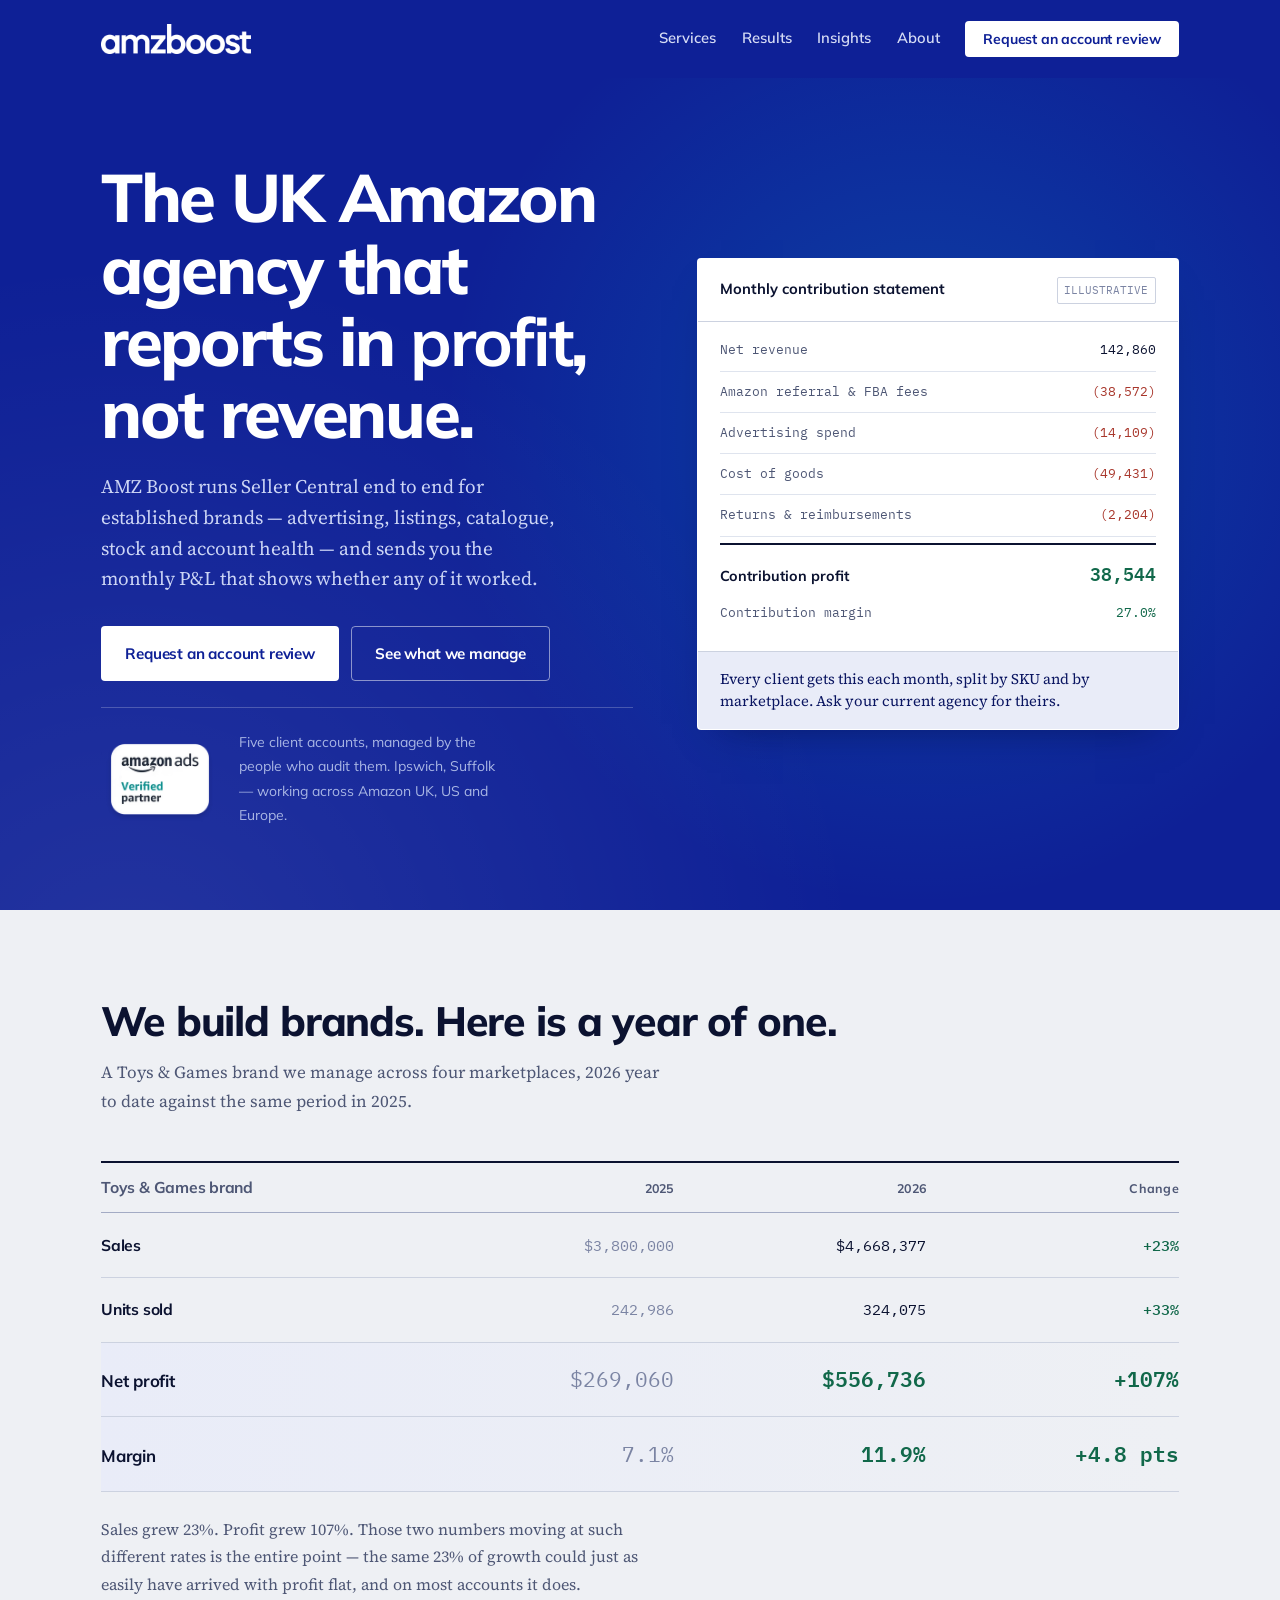
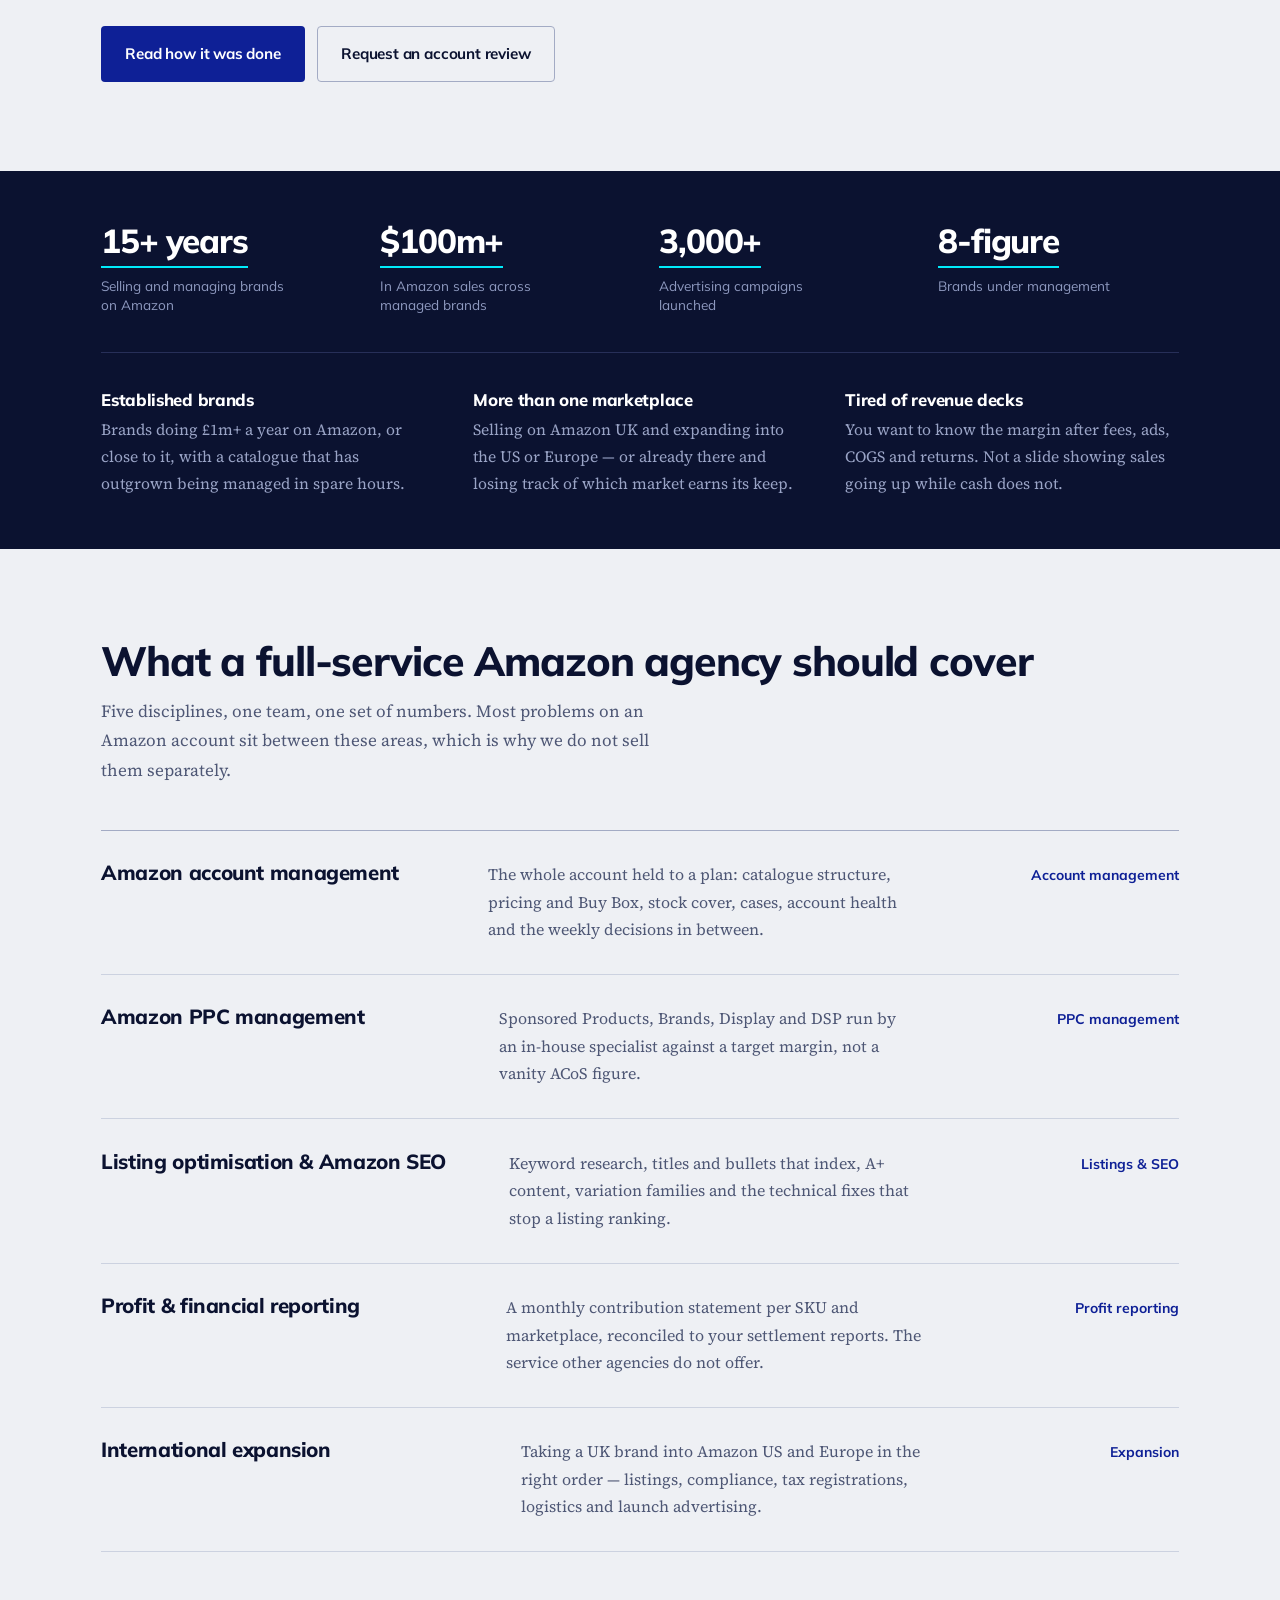
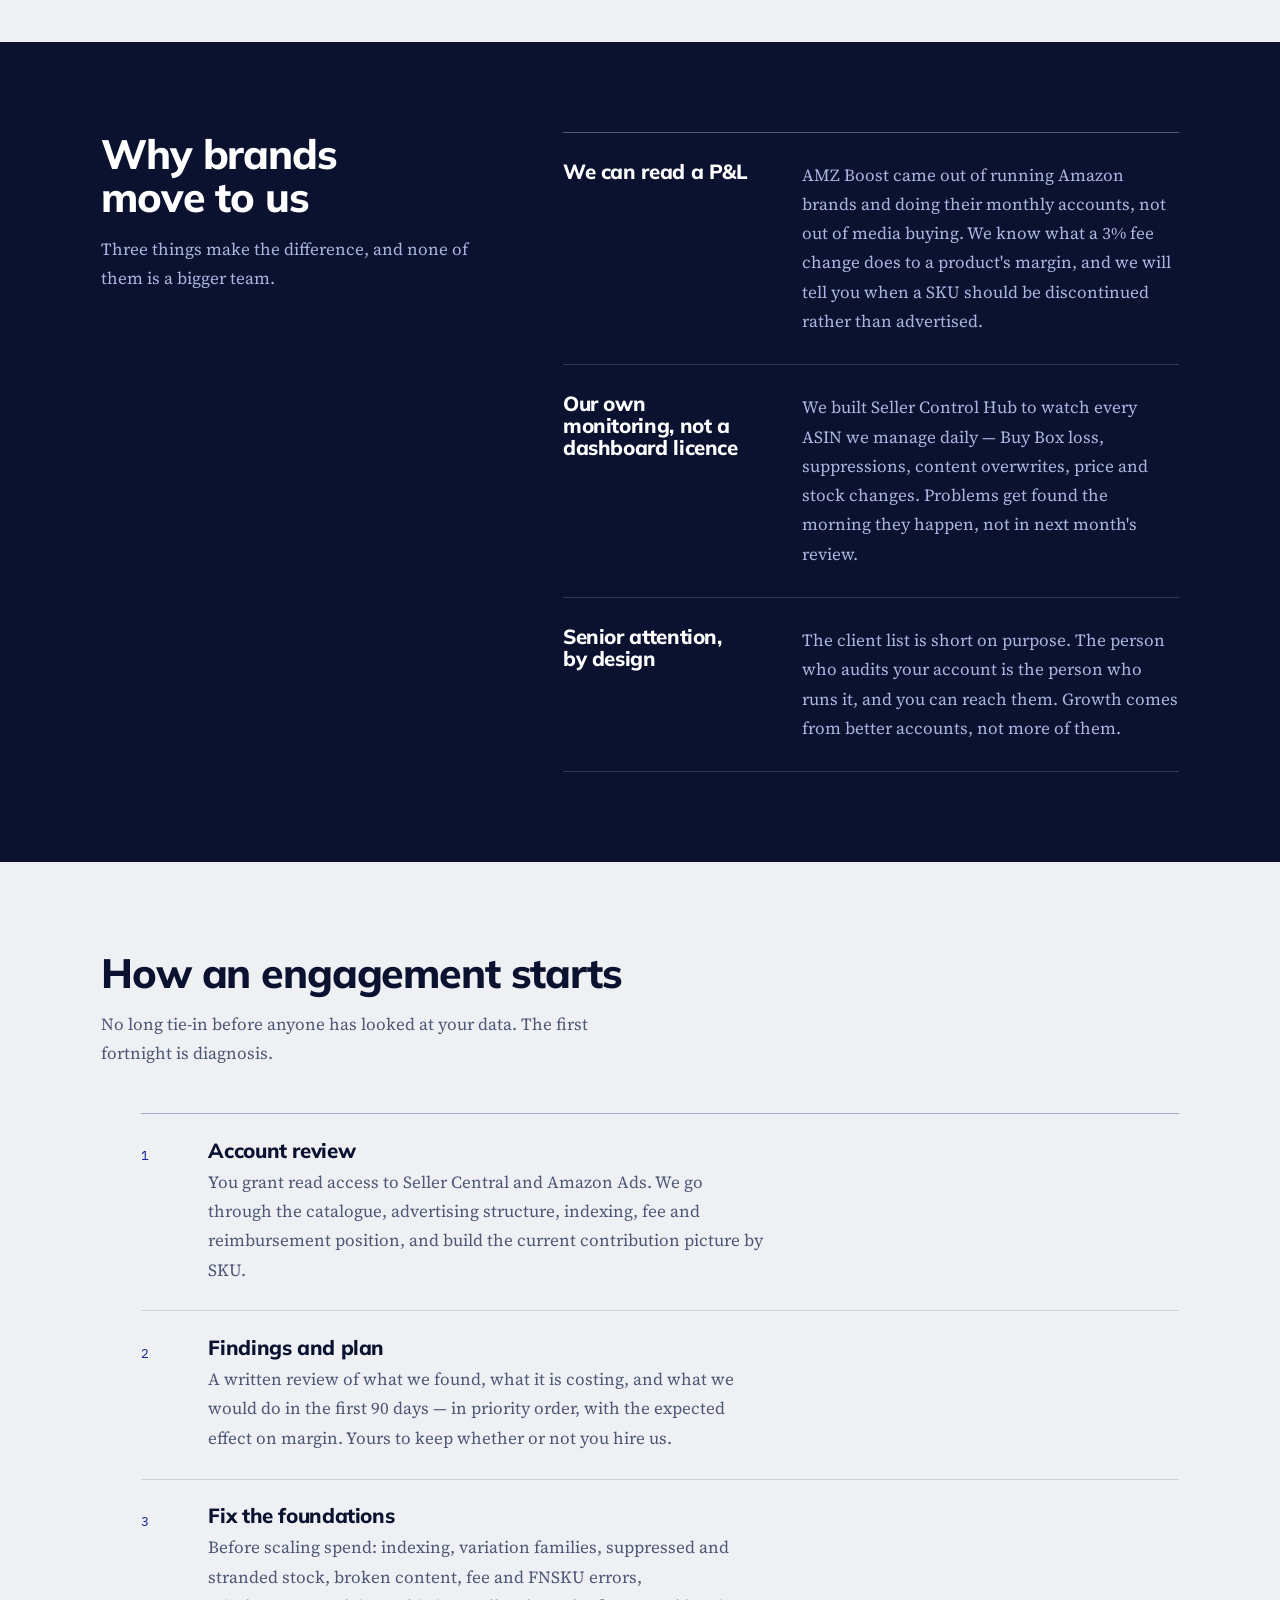
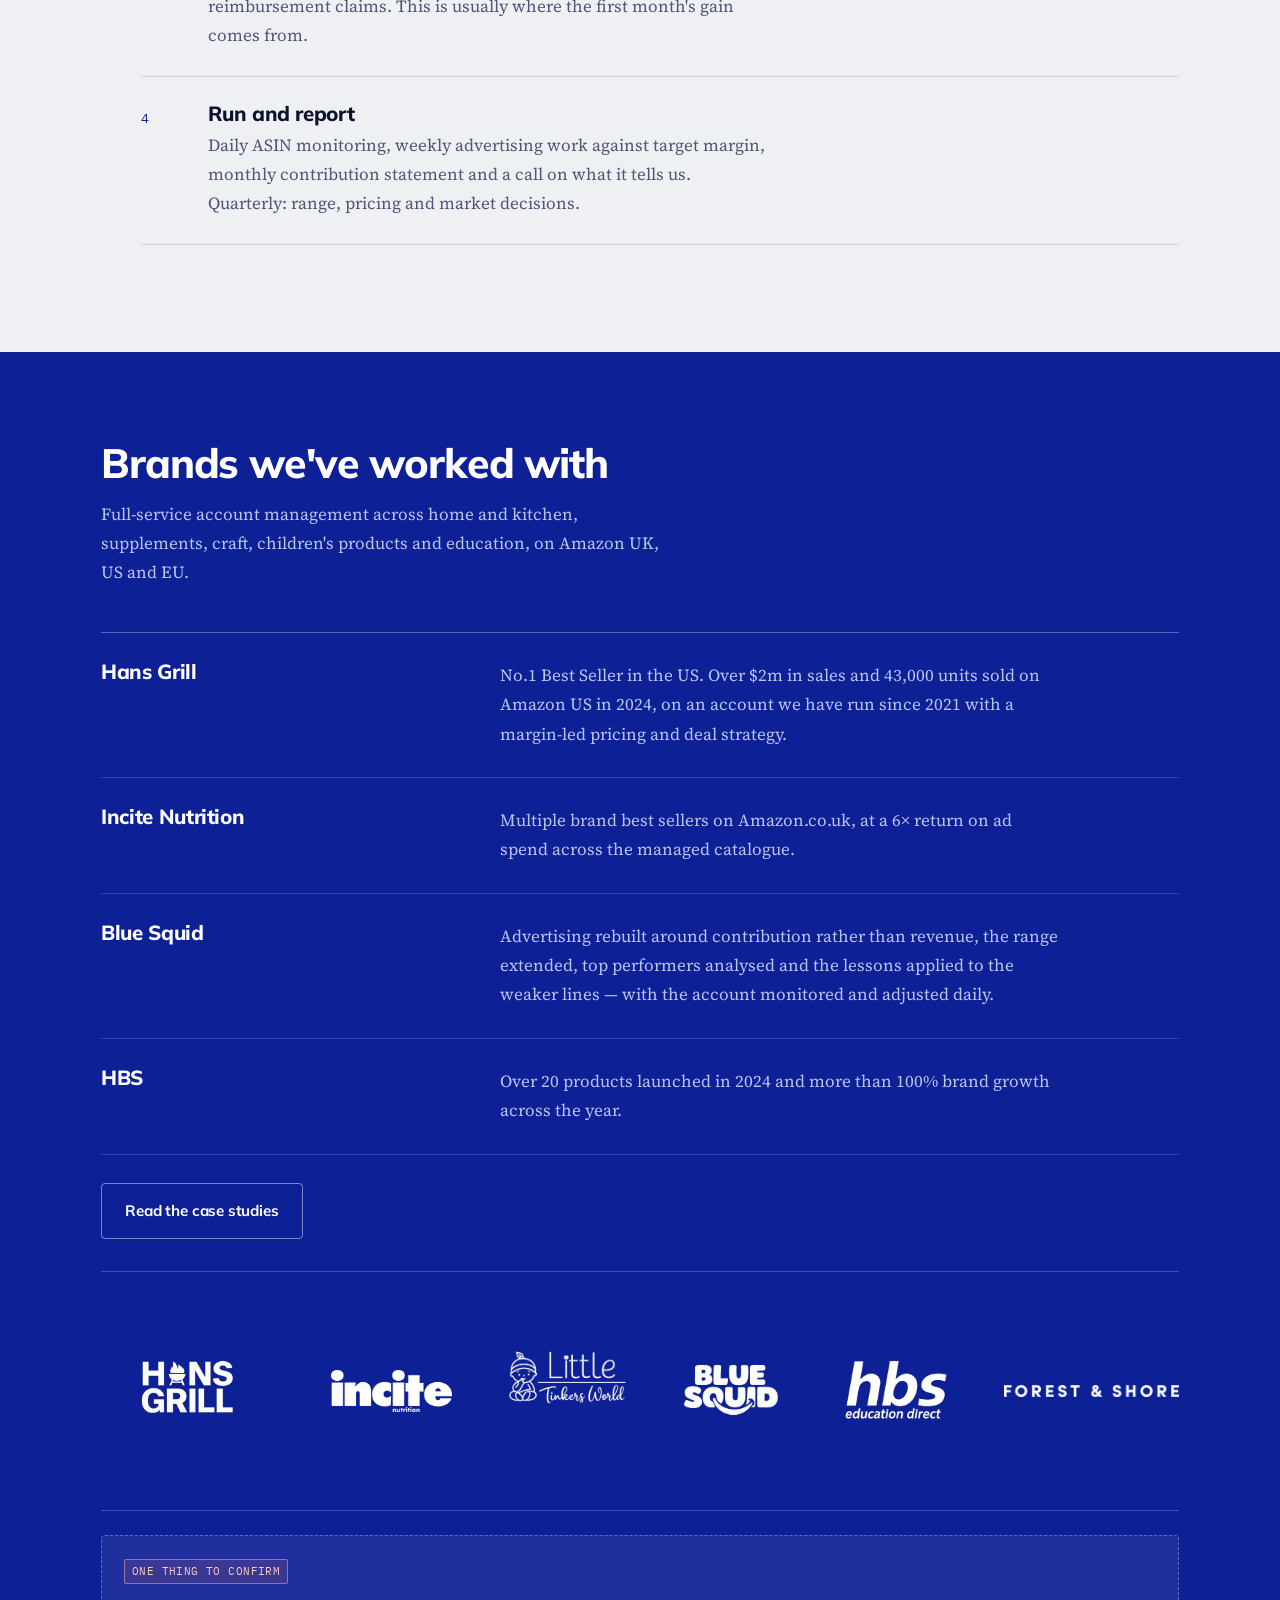
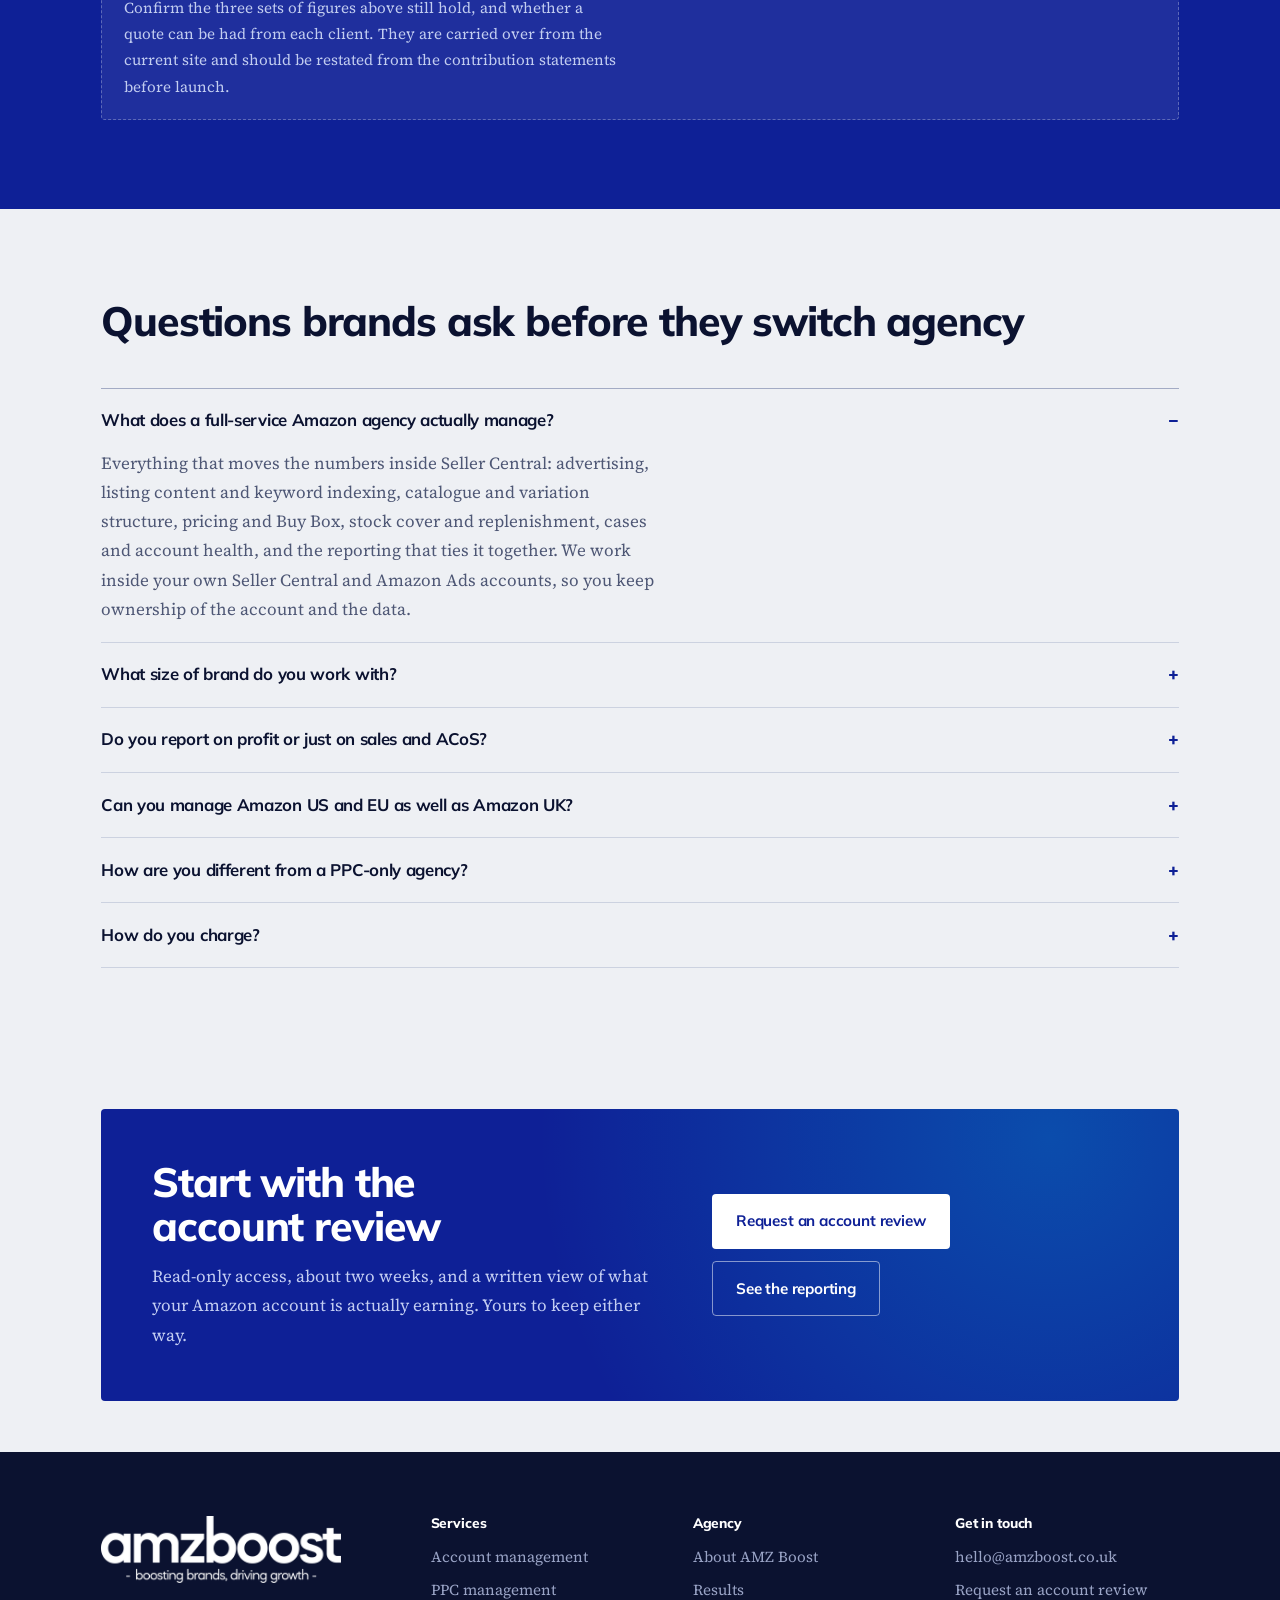
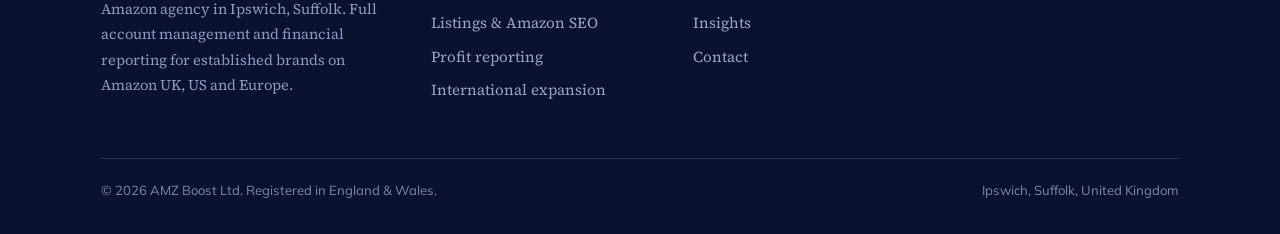
==== commit e06890cf: "Reword the clients section heading Co-Authored-By: Claude Opus 5 <noreply@anthropic.com> Claude-Sess" ====
--- a/index.html
+++ b/index.html
@@ -17,7 +17,7 @@
 <link rel="preconnect" href="https://fonts.googleapis.com">
 <link rel="preconnect" href="https://fonts.gstatic.com" crossorigin>
 <link href="https://fonts.googleapis.com/css2?family=Mulish:wght@400;500;600;700;800&family=Source+Serif+4:ital,opsz,wght@0,8..60,400;0,8..60,600;1,8..60,400&family=IBM+Plex+Mono:wght@400;500&display=swap" rel="stylesheet">
-<link rel="stylesheet" href="styles.css?v=12">
+<link rel="stylesheet" href="styles.css?v=14">
 <link rel="icon" type="image/png" sizes="32x32" href="favicon-32.png">
 <link rel="apple-touch-icon" href="apple-touch-icon.png">
 <script type="application/ld+json">
@@ -300,7 +300,7 @@
   <section class="band band--brand">
     <div class="shell">
       <div class="sect-head">
-        <h2>Brands we manage</h2>
+        <h2>Brands we've worked with</h2>
         <p>Full-service account management across home and kitchen, supplements, craft, children's products and education, on Amazon UK, US and EU.</p>
       </div>
 
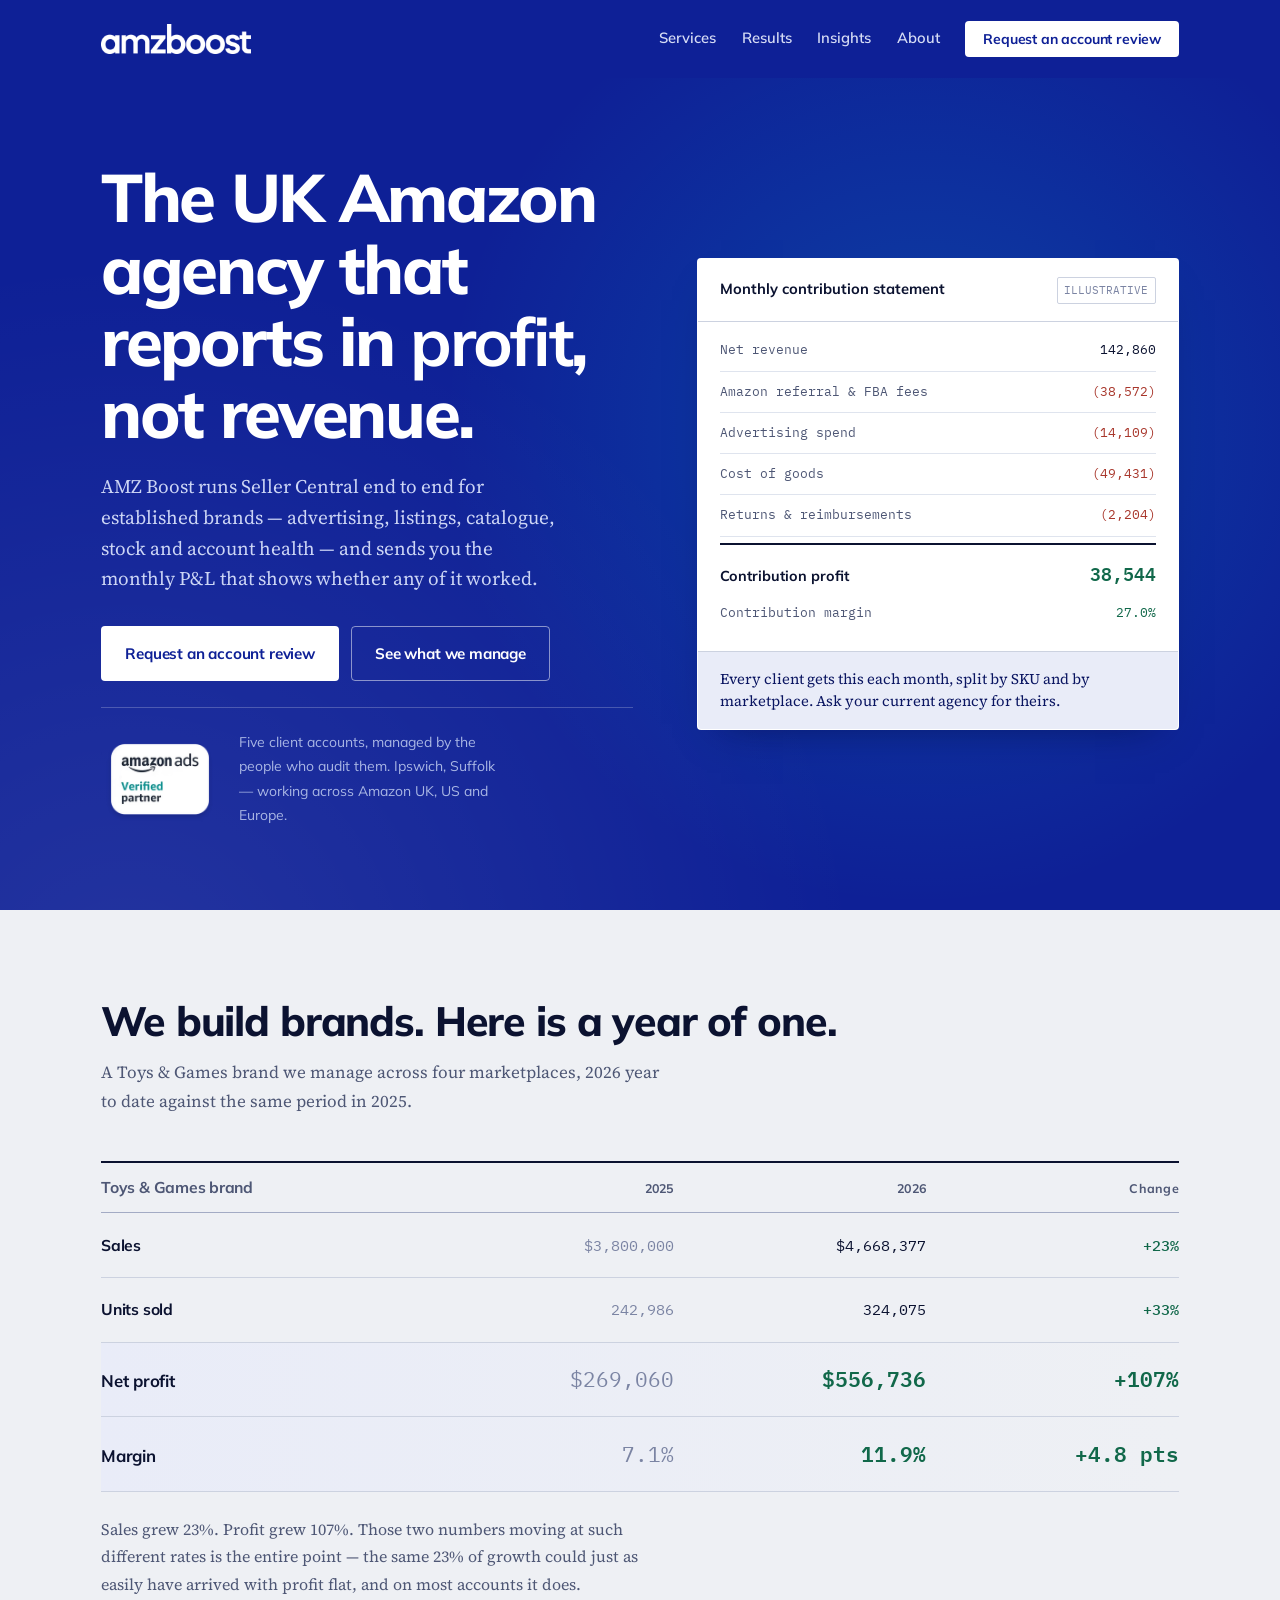
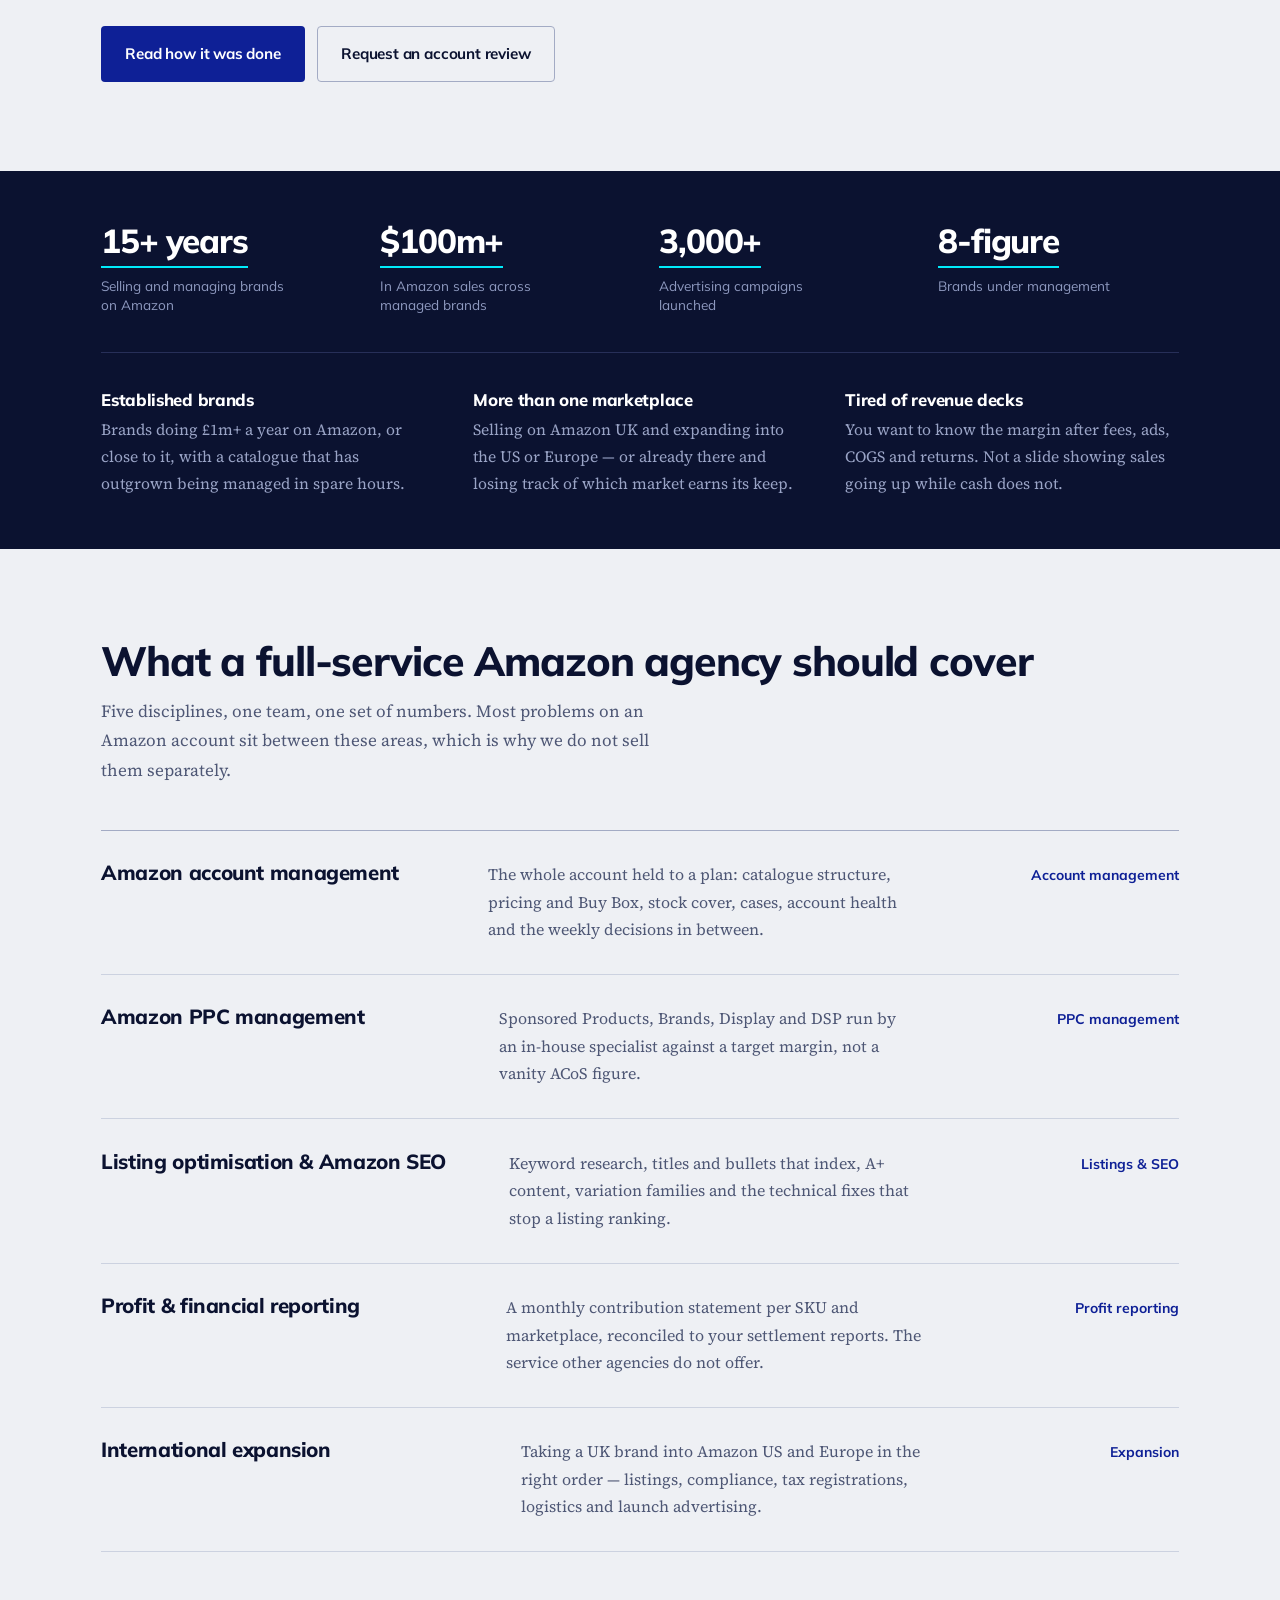
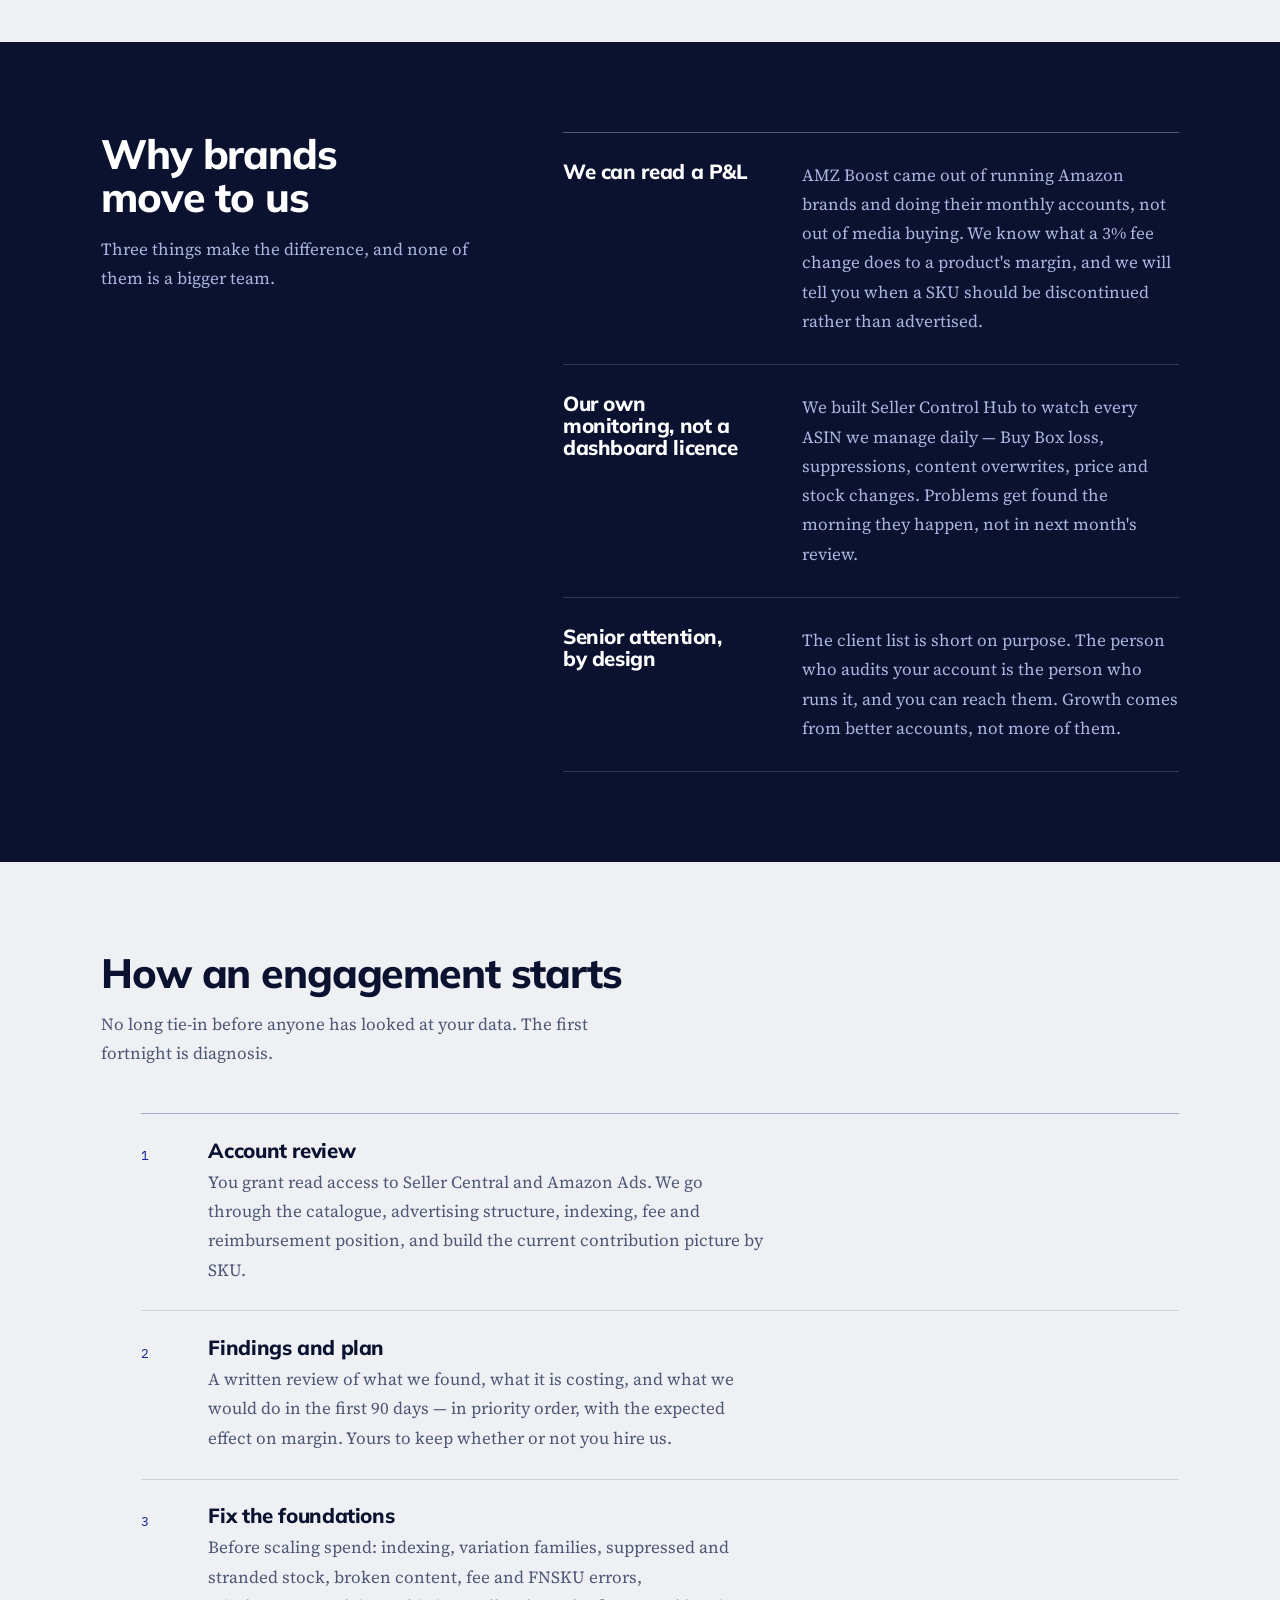
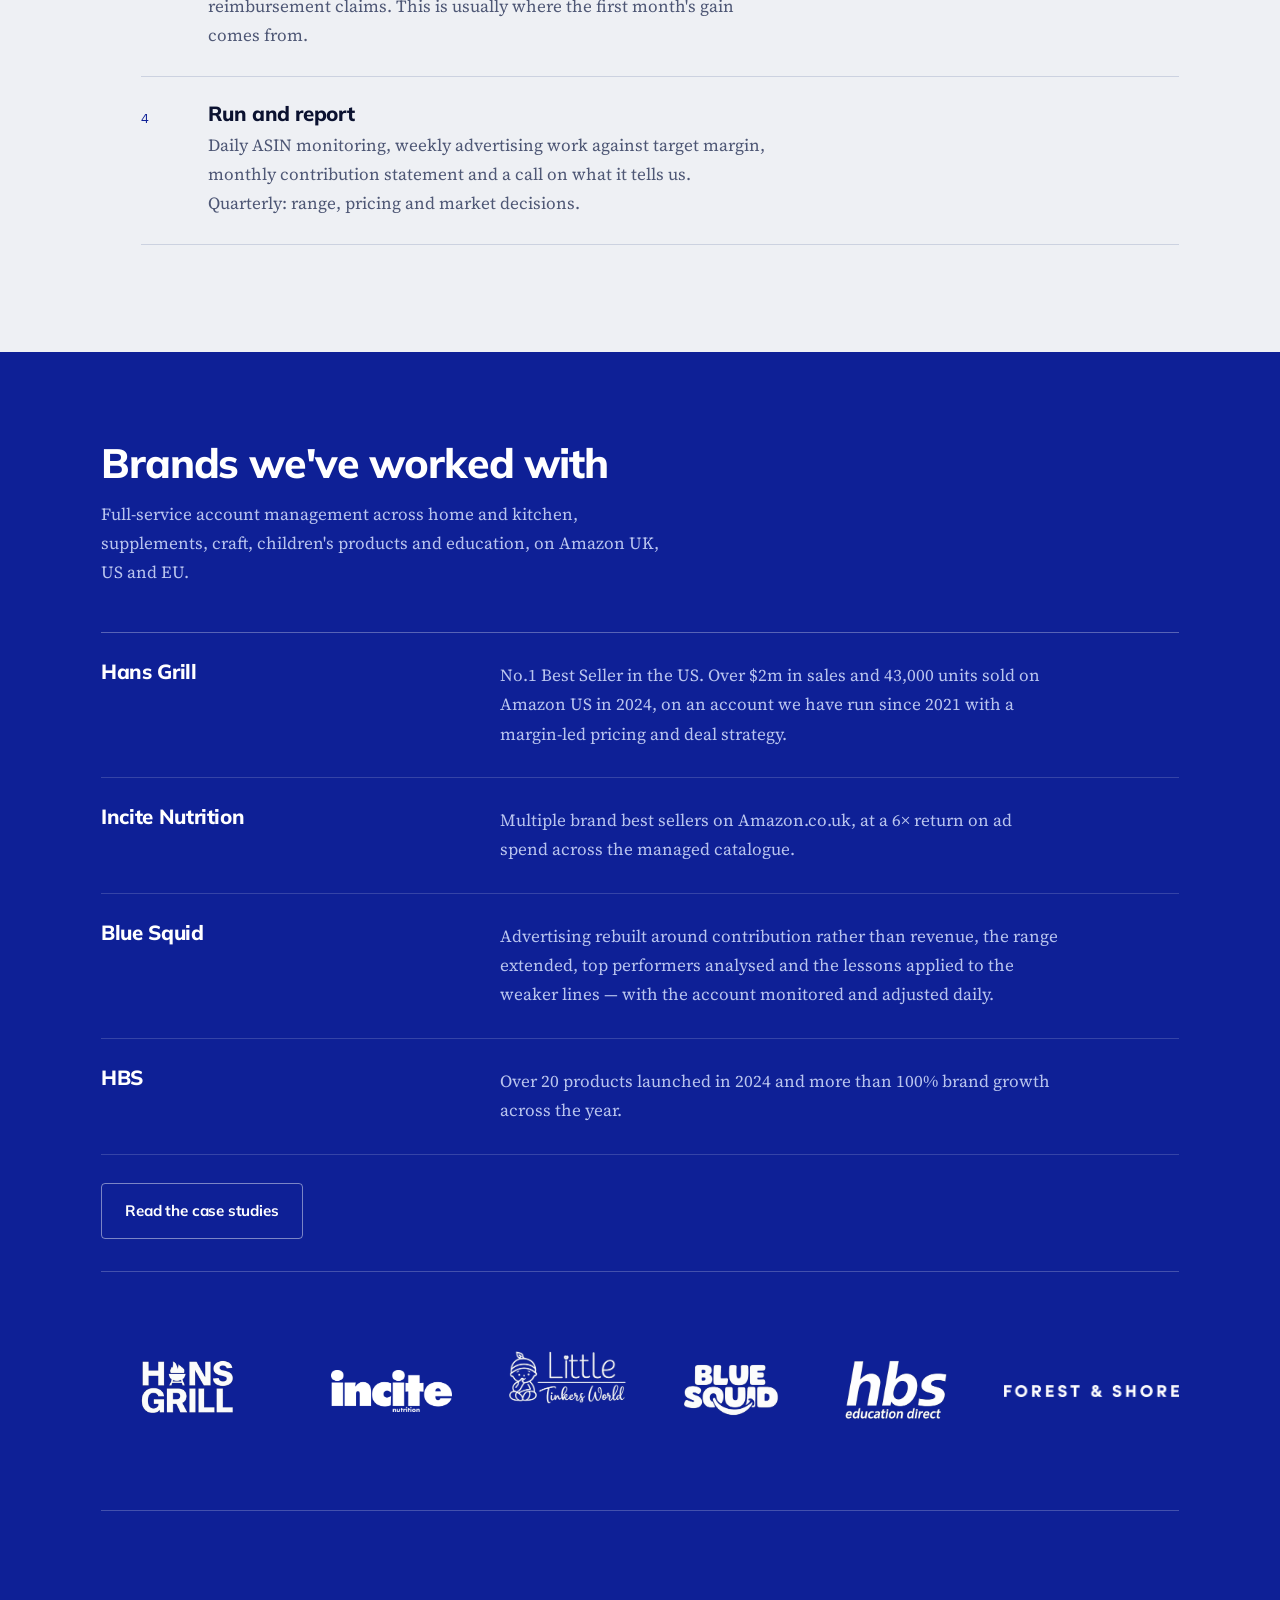
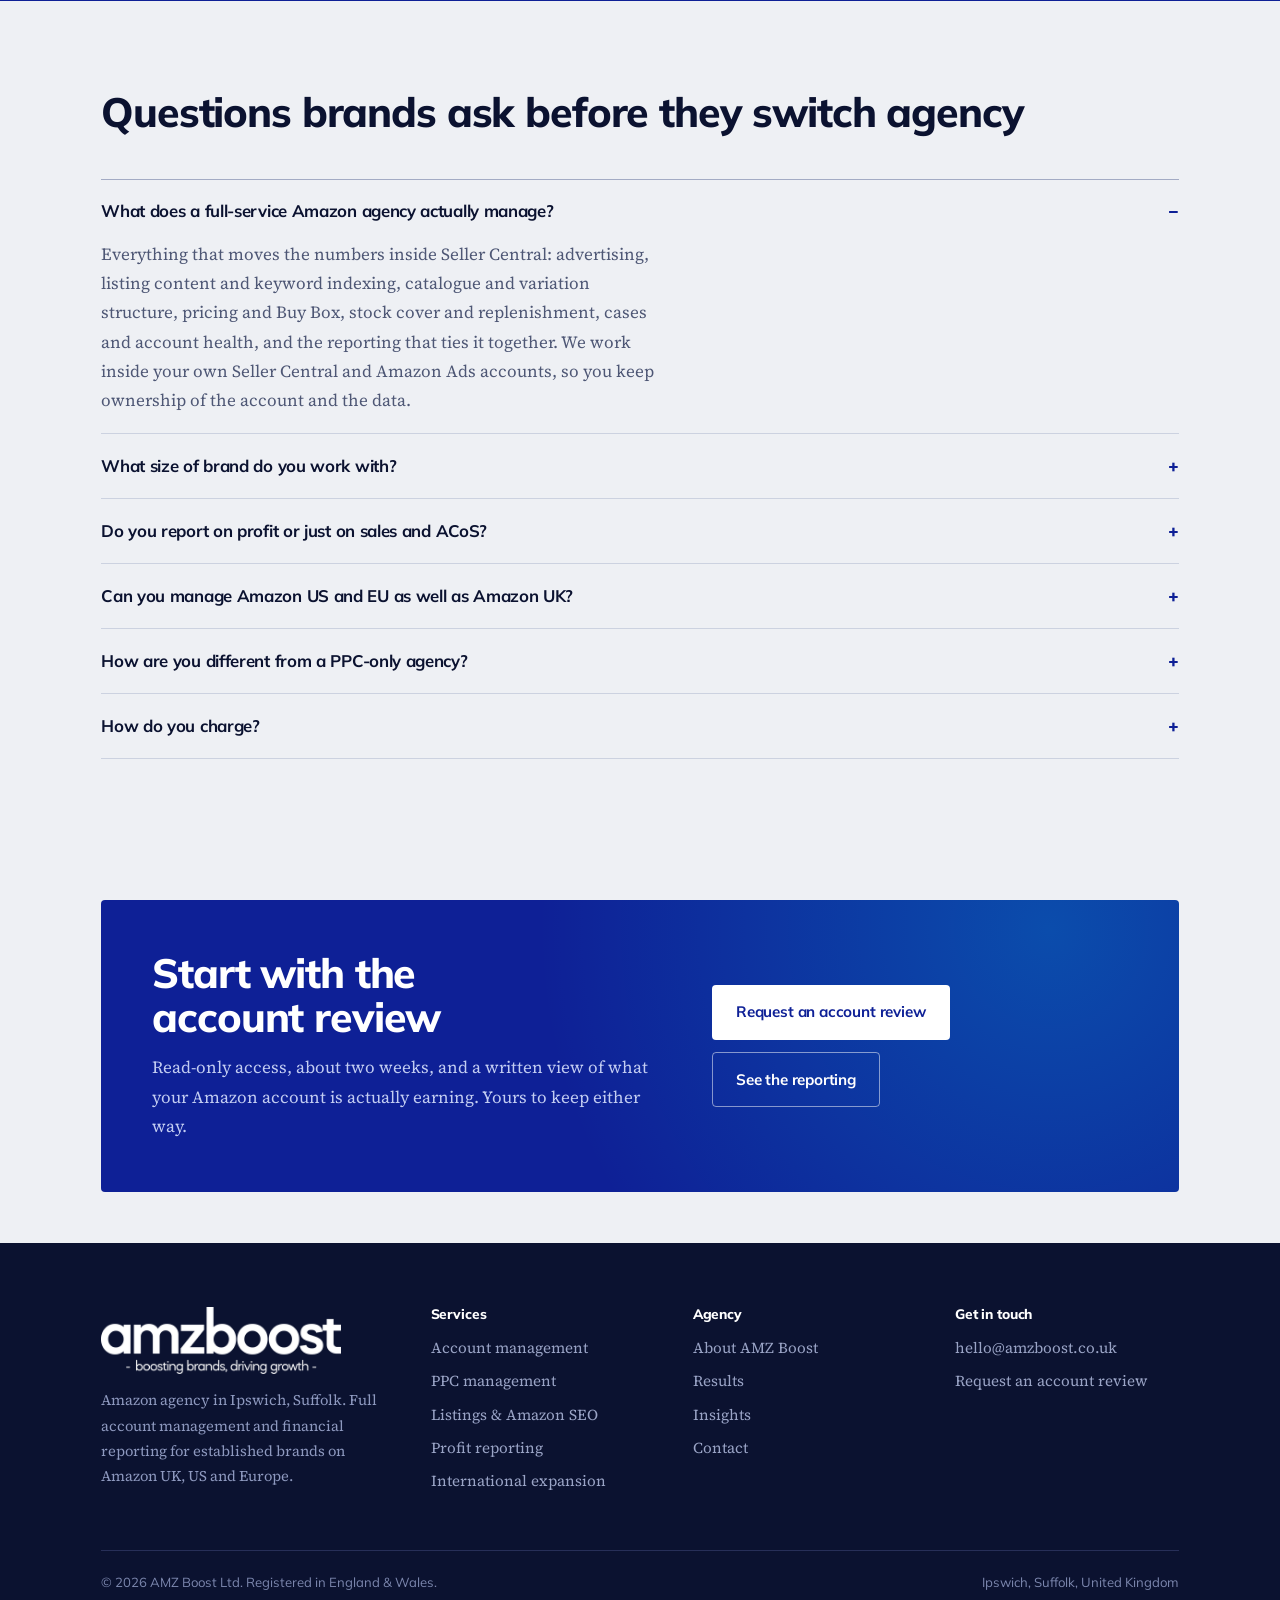
==== commit 31167028: "Remove the build note from the homepage clients section Co-Authored-By: Claude Opus 5 <noreply@anthr" ====
--- a/index.html
+++ b/index.html
@@ -17,7 +17,7 @@
 <link rel="preconnect" href="https://fonts.googleapis.com">
 <link rel="preconnect" href="https://fonts.gstatic.com" crossorigin>
 <link href="https://fonts.googleapis.com/css2?family=Mulish:wght@400;500;600;700;800&family=Source+Serif+4:ital,opsz,wght@0,8..60,400;0,8..60,600;1,8..60,400&family=IBM+Plex+Mono:wght@400;500&display=swap" rel="stylesheet">
-<link rel="stylesheet" href="styles.css?v=14">
+<link rel="stylesheet" href="styles.css?v=15">
 <link rel="icon" type="image/png" sizes="32x32" href="favicon-32.png">
 <link rel="apple-touch-icon" href="apple-touch-icon.png">
 <script type="application/ld+json">
@@ -335,10 +335,6 @@
         <img src="client-hbs-education-direct.png" class="c-hbs" alt="HBS Education Direct" width="102" height="122">
         <img src="client-forest-and-shore.png" class="c-forest" alt="Forest &amp; Shore" width="175" height="12">
       </div>
-      <div class="todo" style="margin-top:1.5rem;">
-        <span class="todo__tag">ONE THING TO CONFIRM</span>
-        <p>Confirm the three sets of figures above still hold, and whether a quote can be had from each client. They are carried over from the current site and should be restated from the contribution statements before launch.</p>
-      </div>
     </div>
   </section>
 
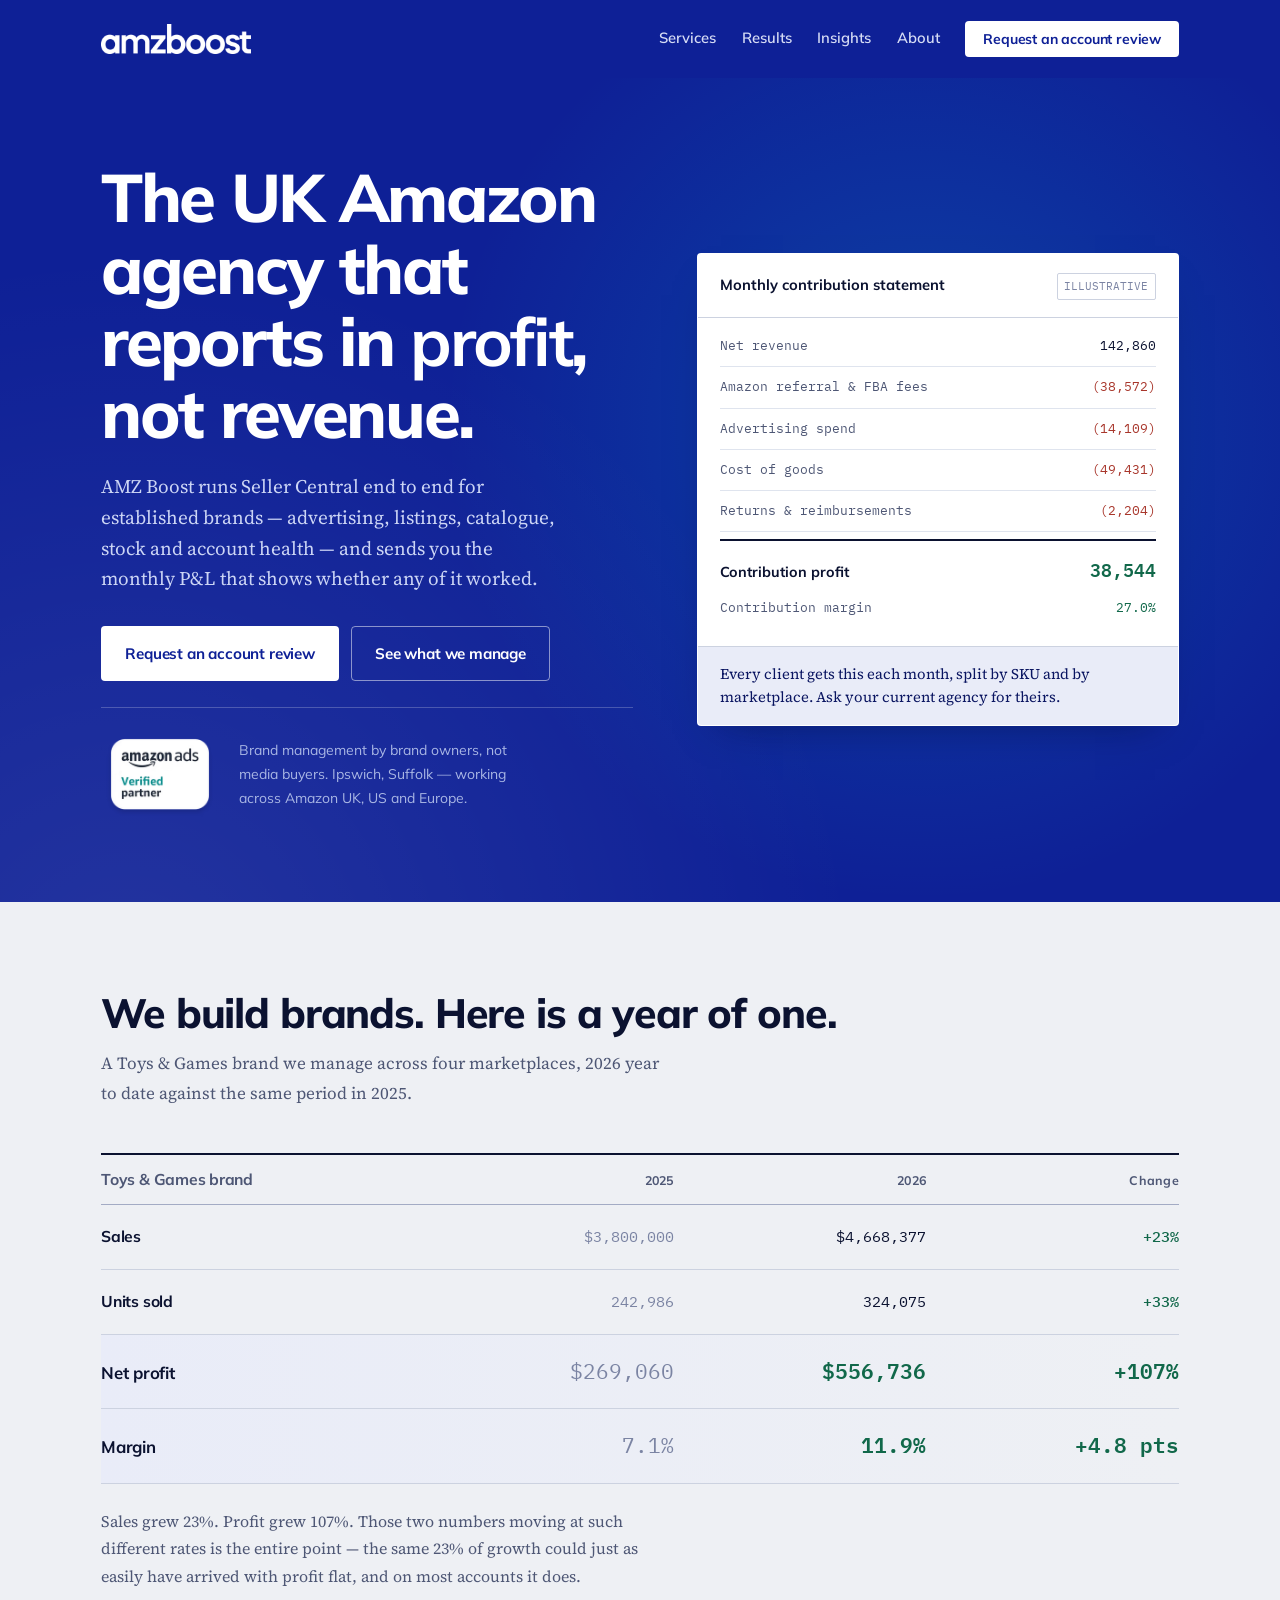
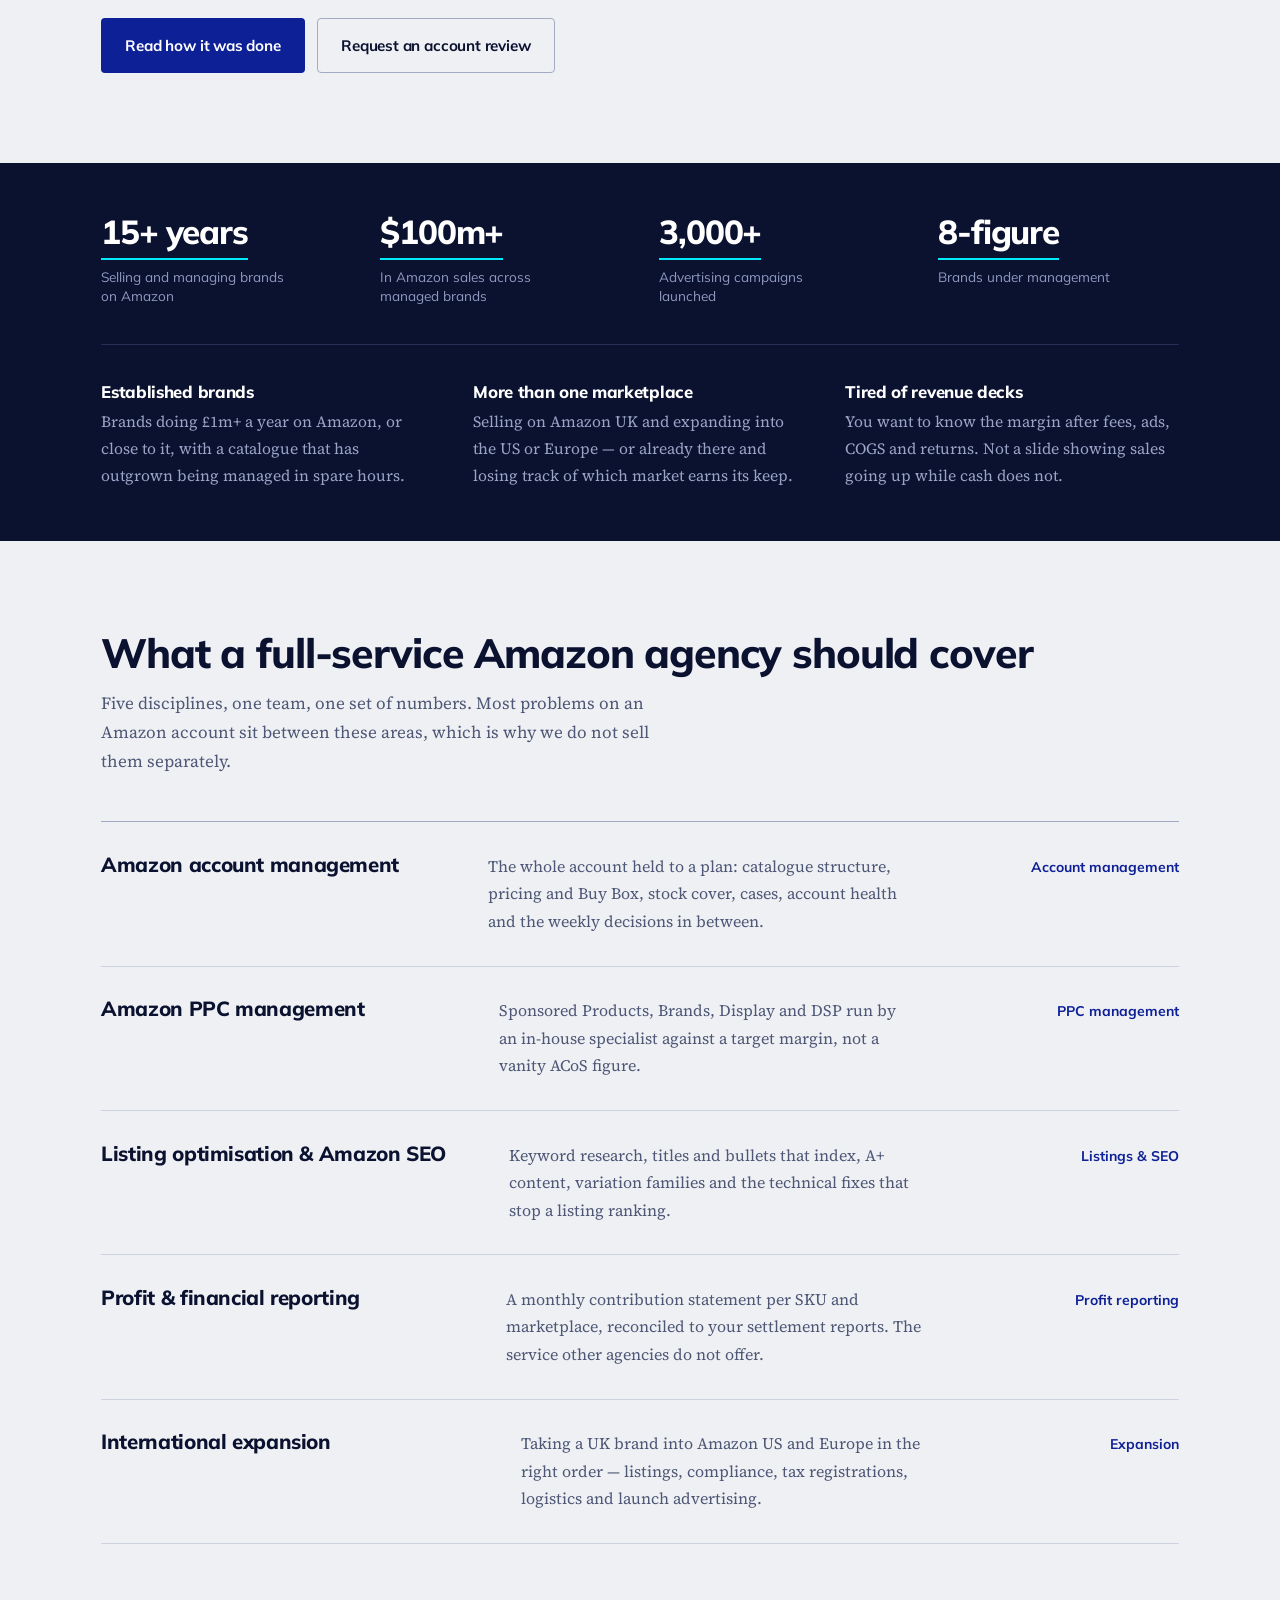
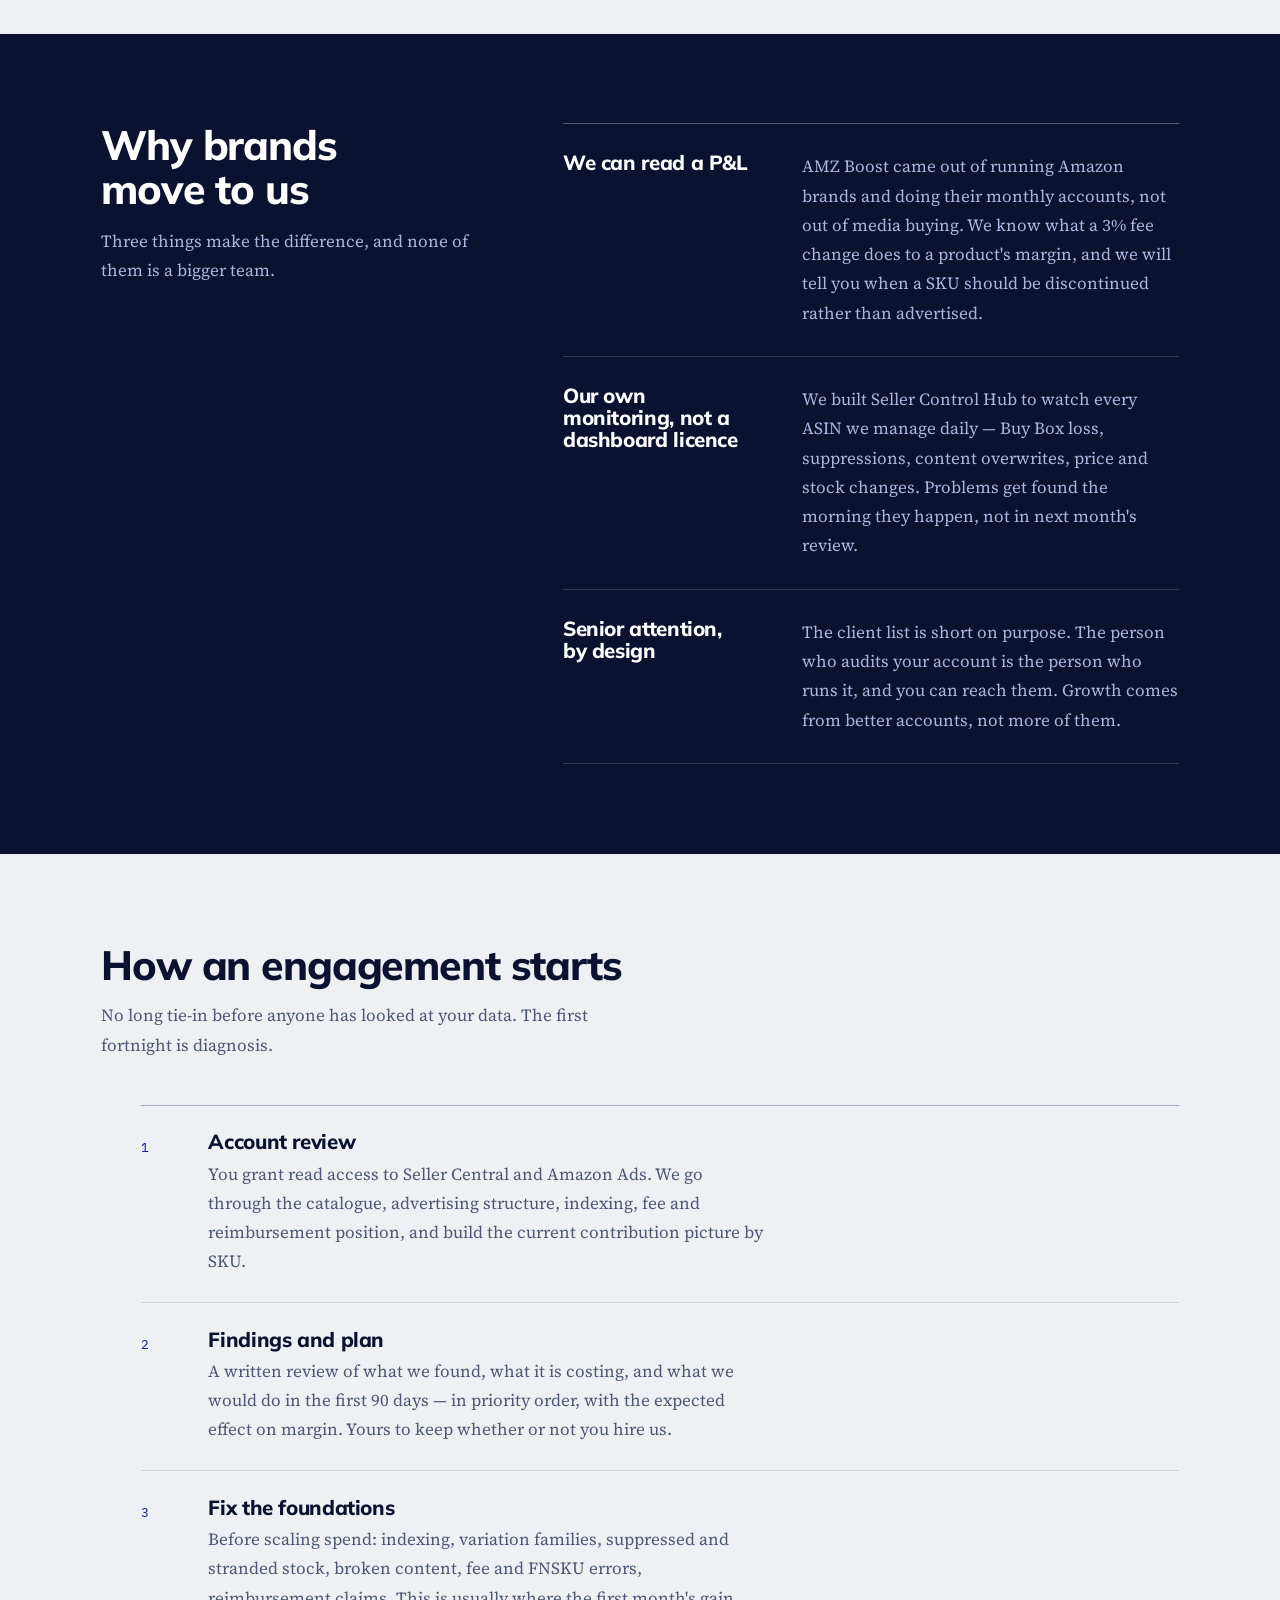
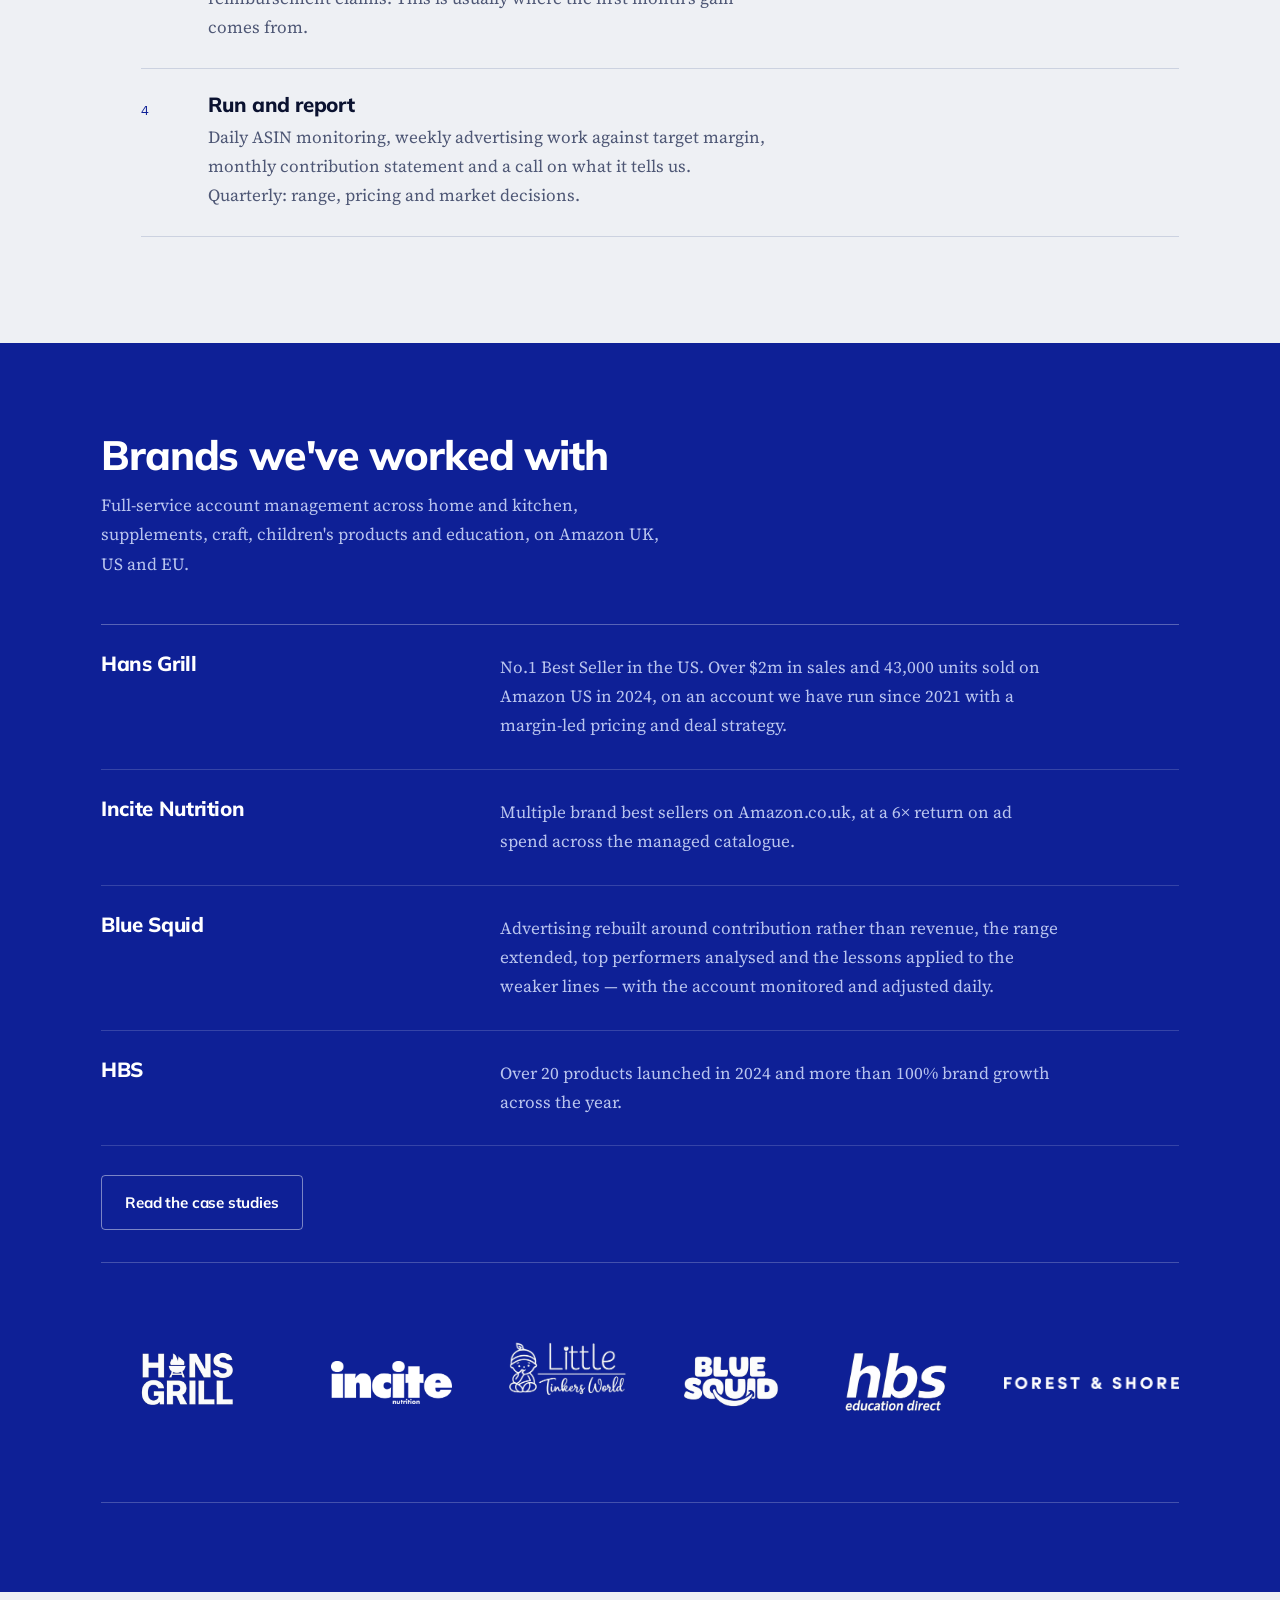
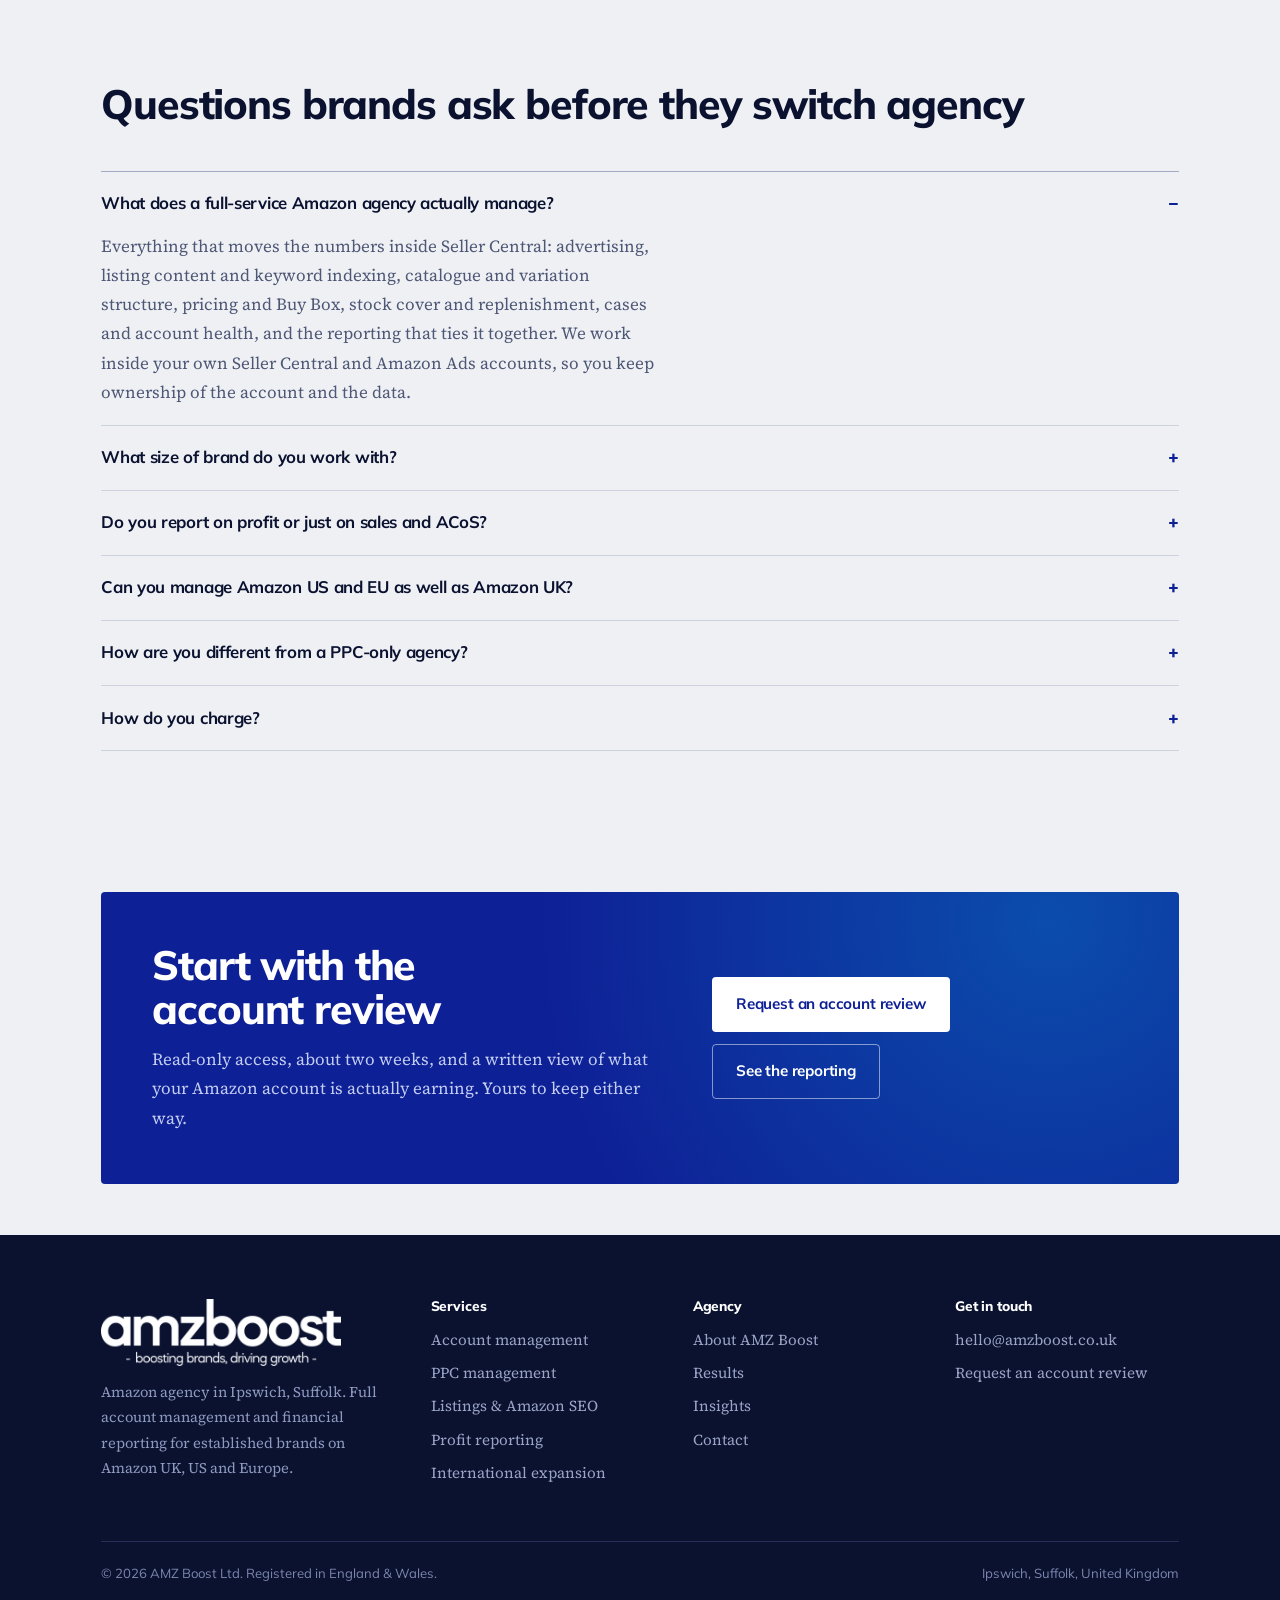
==== commit 2d1d3983: "Lead the hero trust line with brand-owner experience Drops the client count in favour of the thing t" ====
--- a/index.html
+++ b/index.html
@@ -17,7 +17,7 @@
 <link rel="preconnect" href="https://fonts.googleapis.com">
 <link rel="preconnect" href="https://fonts.gstatic.com" crossorigin>
 <link href="https://fonts.googleapis.com/css2?family=Mulish:wght@400;500;600;700;800&family=Source+Serif+4:ital,opsz,wght@0,8..60,400;0,8..60,600;1,8..60,400&family=IBM+Plex+Mono:wght@400;500&display=swap" rel="stylesheet">
-<link rel="stylesheet" href="styles.css?v=15">
+<link rel="stylesheet" href="styles.css?v=16">
 <link rel="icon" type="image/png" sizes="32x32" href="favicon-32.png">
 <link rel="apple-touch-icon" href="apple-touch-icon.png">
 <script type="application/ld+json">
@@ -120,7 +120,7 @@
         </div>
         <div class="hero__trust">
           <img src="amazon-ads-verified-partner.png" alt="Amazon Ads Verified Partner" width="130" height="97">
-          <p class="hero__note">Five client accounts, managed by the people who audit them. Ipswich, Suffolk — working across Amazon UK, US and Europe.</p>
+          <p class="hero__note">Brand management by brand owners, not media buyers. Ipswich, Suffolk — working across Amazon UK, US and Europe.</p>
         </div>
       </div>
 
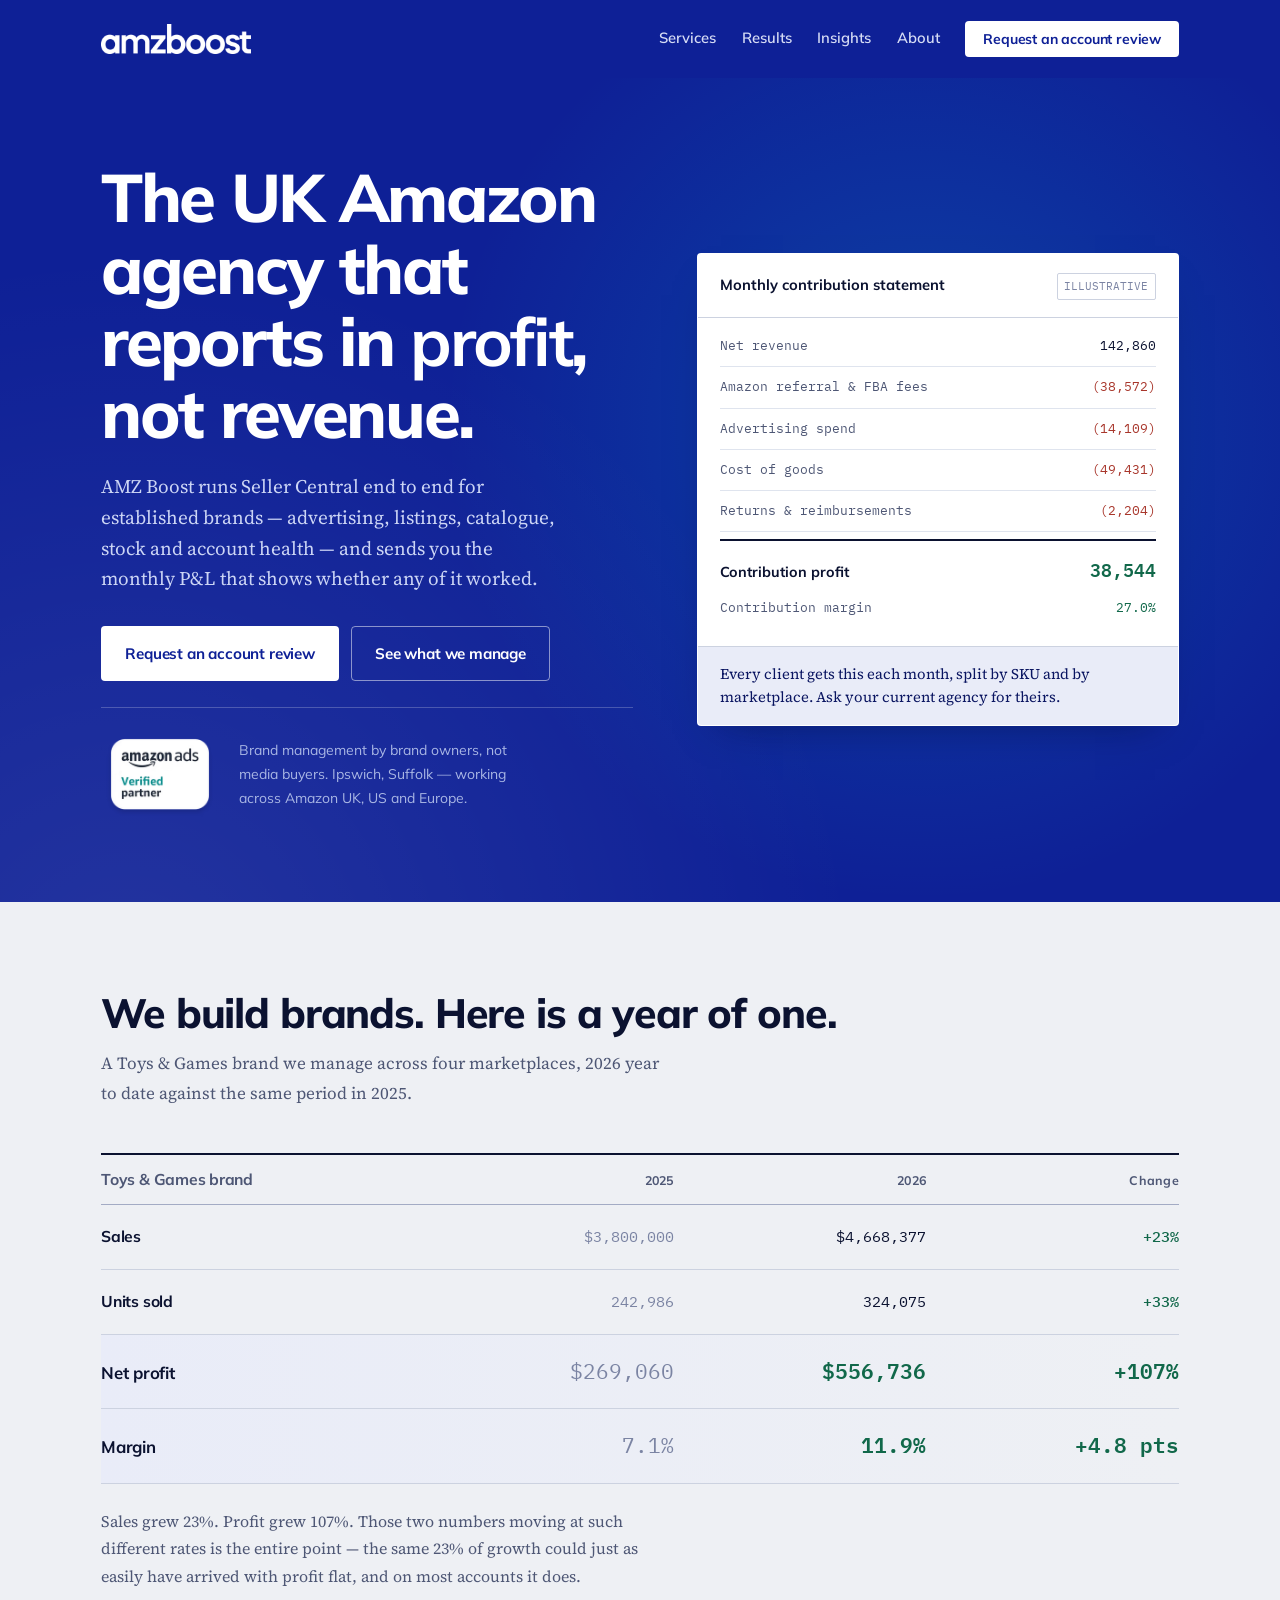
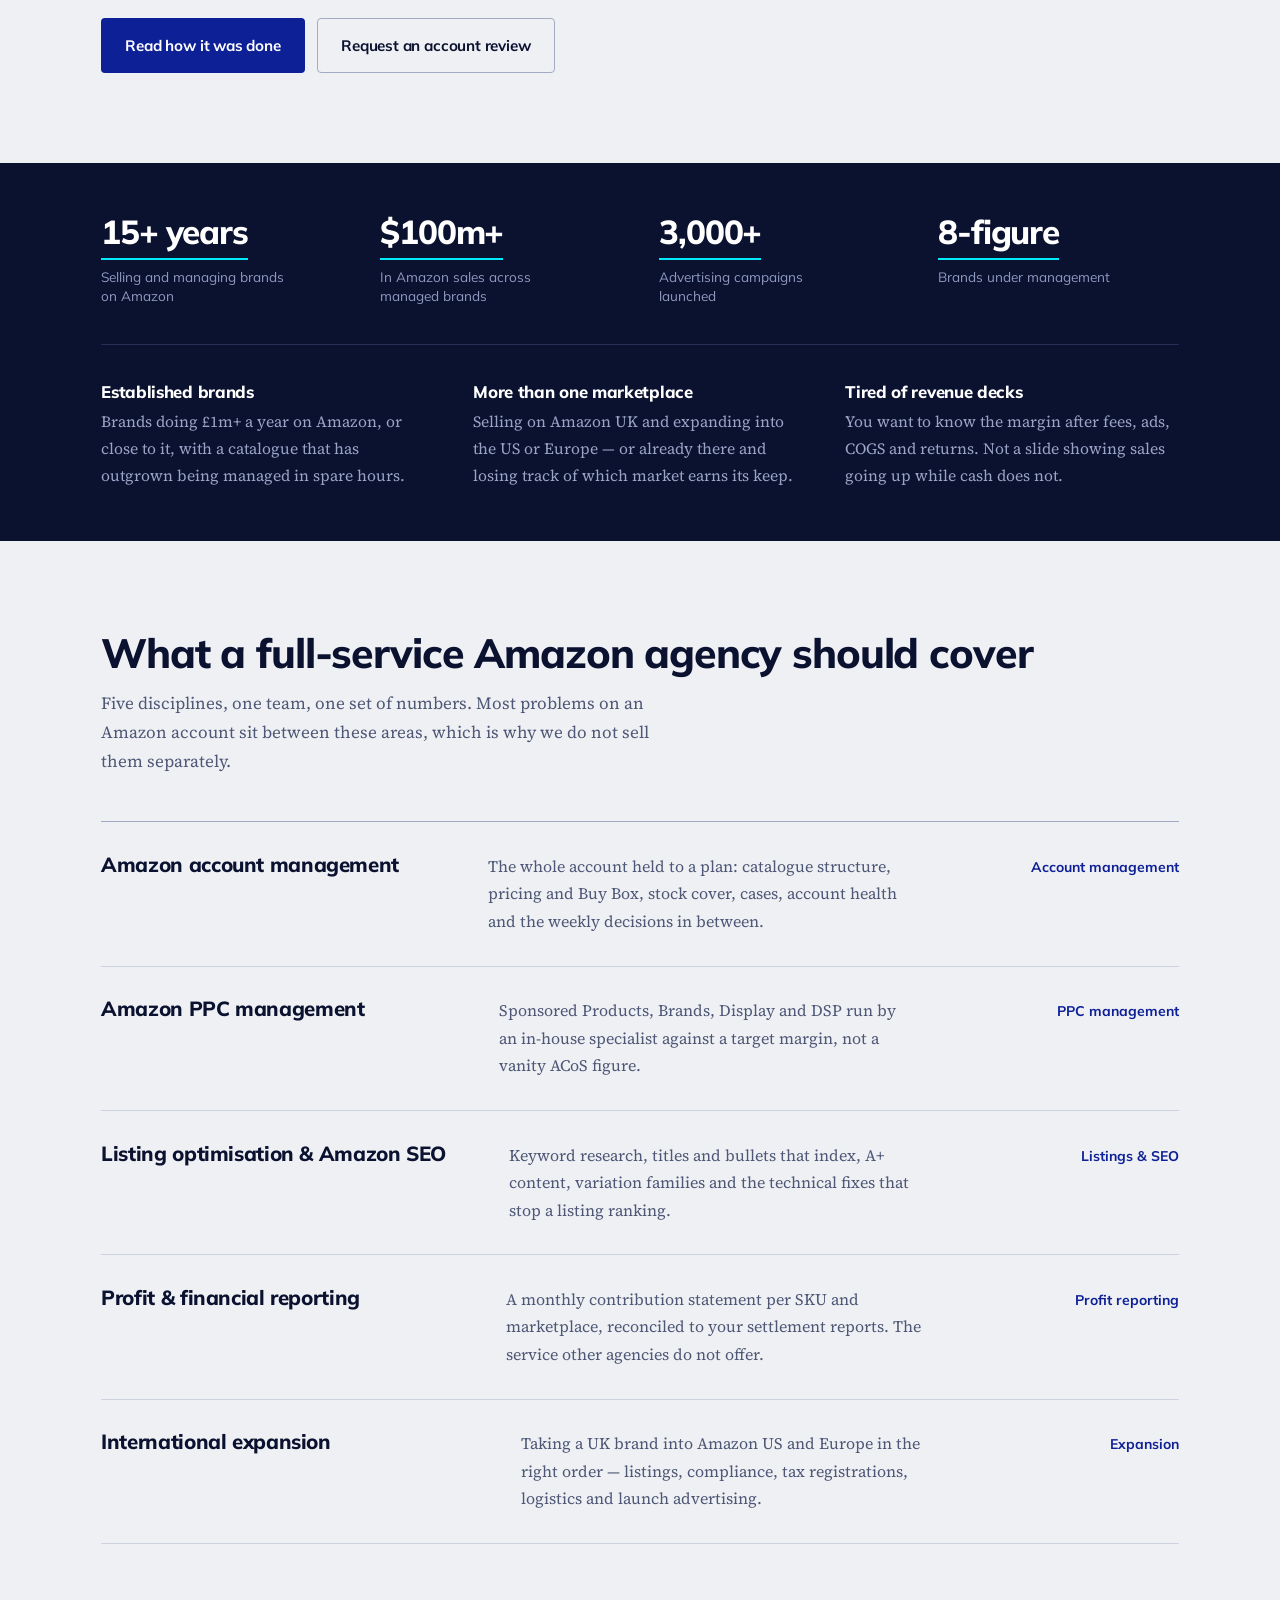
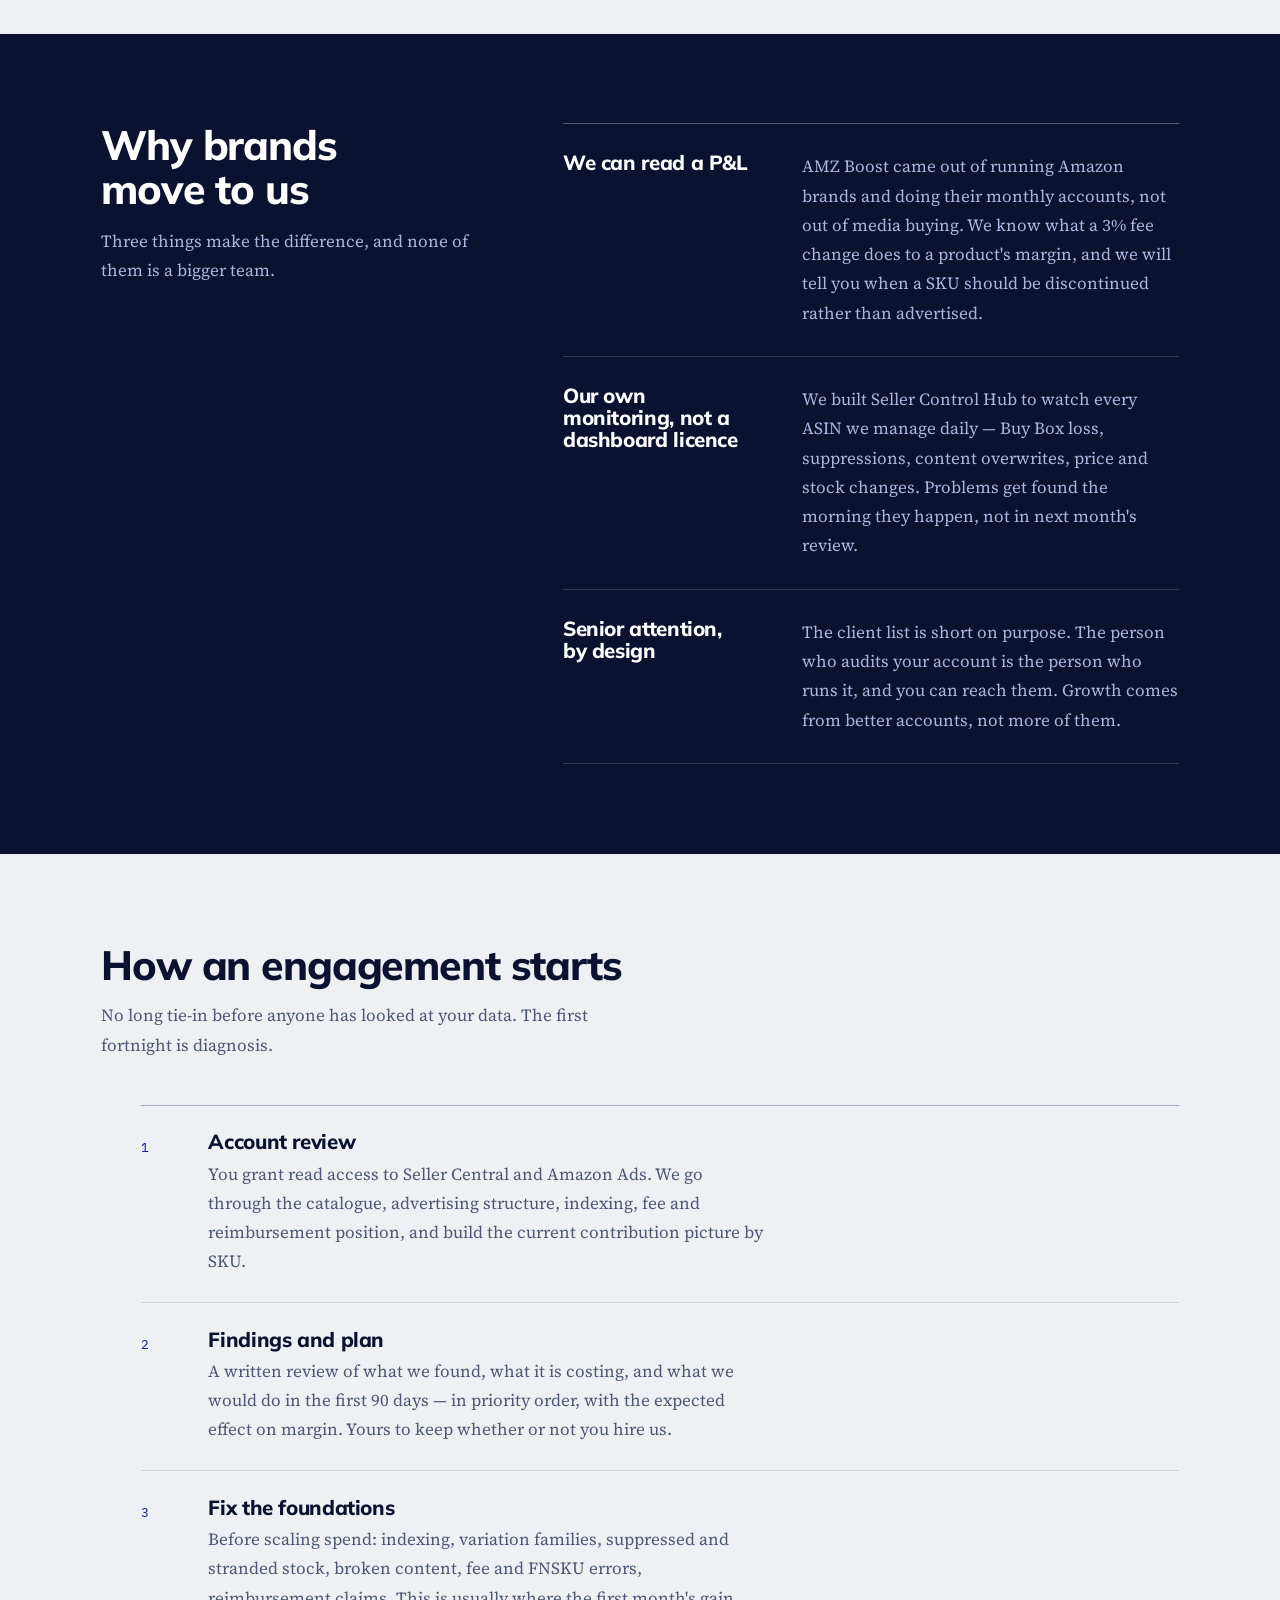
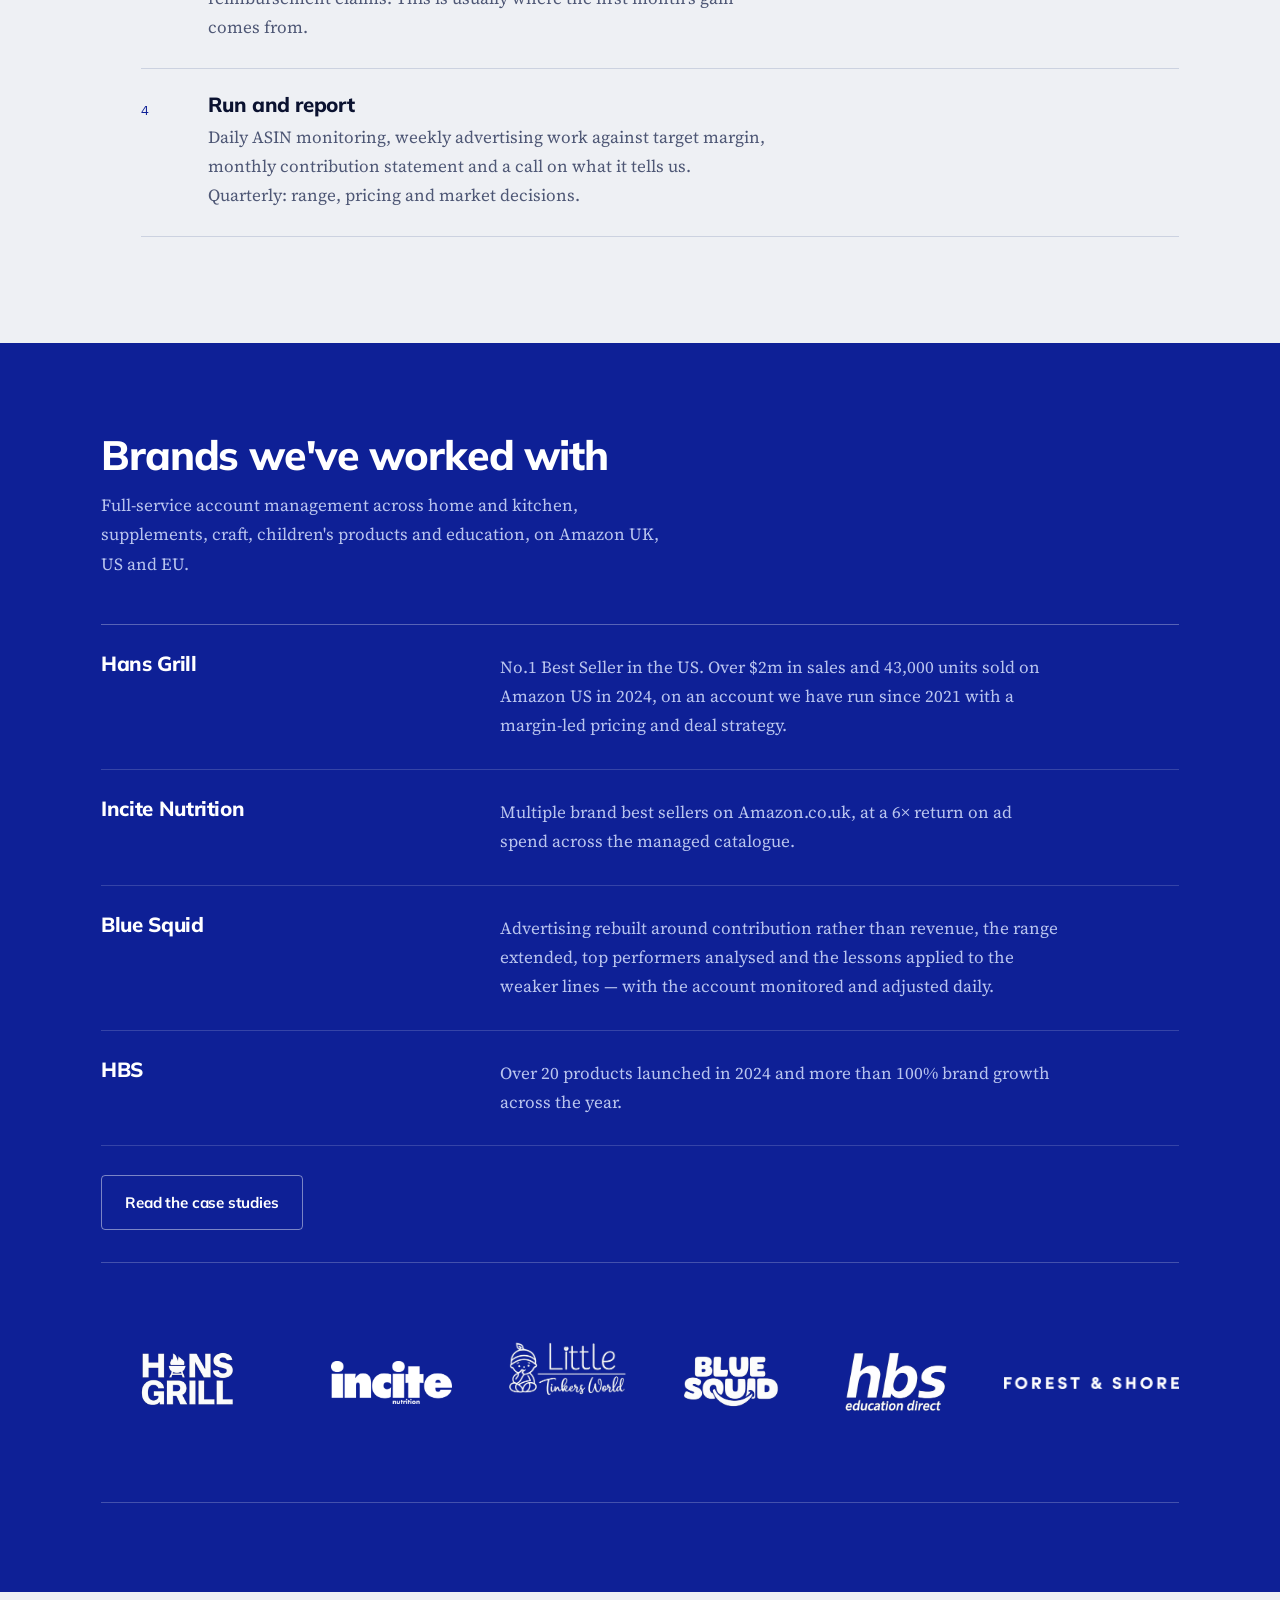
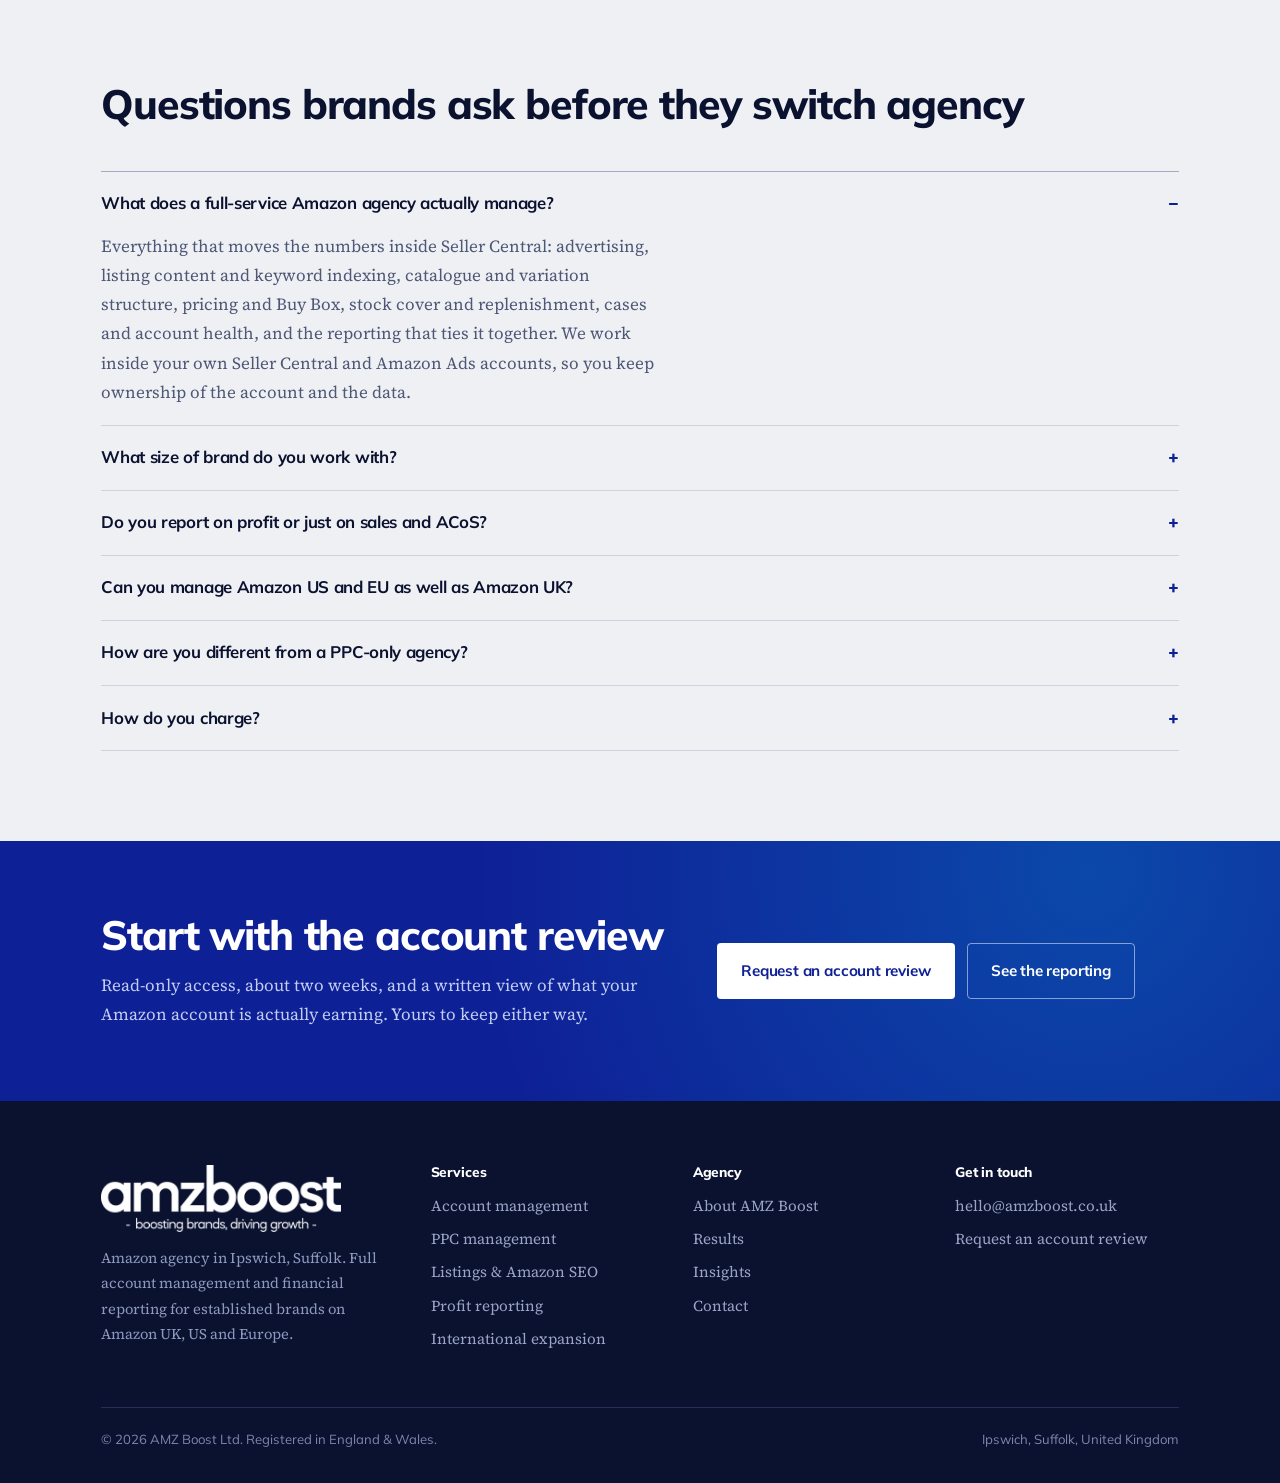
==== commit b3e39857: "Make the closing CTA a full-bleed band Was an inset rounded panel with section padding beneath it, l" ====
--- a/index.html
+++ b/index.html
@@ -17,7 +17,7 @@
 <link rel="preconnect" href="https://fonts.googleapis.com">
 <link rel="preconnect" href="https://fonts.gstatic.com" crossorigin>
 <link href="https://fonts.googleapis.com/css2?family=Mulish:wght@400;500;600;700;800&family=Source+Serif+4:ital,opsz,wght@0,8..60,400;0,8..60,600;1,8..60,400&family=IBM+Plex+Mono:wght@400;500&display=swap" rel="stylesheet">
-<link rel="stylesheet" href="styles.css?v=16">
+<link rel="stylesheet" href="styles.css?v=17">
 <link rel="icon" type="image/png" sizes="32x32" href="favicon-32.png">
 <link rel="apple-touch-icon" href="apple-touch-icon.png">
 <script type="application/ld+json">
@@ -372,9 +372,8 @@
     </div>
   </section>
 
-  <section class="tight">
-    <div class="shell">
-      <div class="cta-panel">
+  <section class="cta-band">
+    <div class="shell cta-panel">
         <div>
           <h2>Start with the account review</h2>
           <p>Read-only access, about two weeks, and a written view of what your Amazon account is actually earning. Yours to keep either way.</p>
@@ -383,7 +382,6 @@
           <a class="btn btn--primary" href="contact.html">Request an account review</a>
           <a class="btn btn--ghost" href="amazon-profit-reporting.html">See the reporting</a>
         </div>
-      </div>
     </div>
   </section>
 
--- a/styles.css
+++ b/styles.css
@@ -797,12 +797,16 @@
 
 /* ---------- CTA panel ---------- */
 
+/* Full-bleed band so it meets the footer with no seam */
+.cta-band {
+  background: var(--brand);
+  background-image: radial-gradient(circle at 85% 12%, rgba(0, 234, 250, 0.2) 0%, rgba(0, 234, 250, 0) 55%);
+  color: #fff;
+  padding-block: clamp(2.75rem, 6vw, 4.5rem);
+}
+
 .cta-panel {
-  background: var(--brand);
-  background-image: radial-gradient(circle at 88% 10%, rgba(0,234,250,0.22) 0%, rgba(0,234,250,0) 52%);
   color: #fff;
-  border-radius: var(--radius);
-  padding: clamp(1.75rem, 4vw, 3.25rem);
   display: grid;
   grid-template-columns: minmax(0, 1.1fr) minmax(0, 0.9fr);
   gap: clamp(1.5rem, 4vw, 3.5rem);
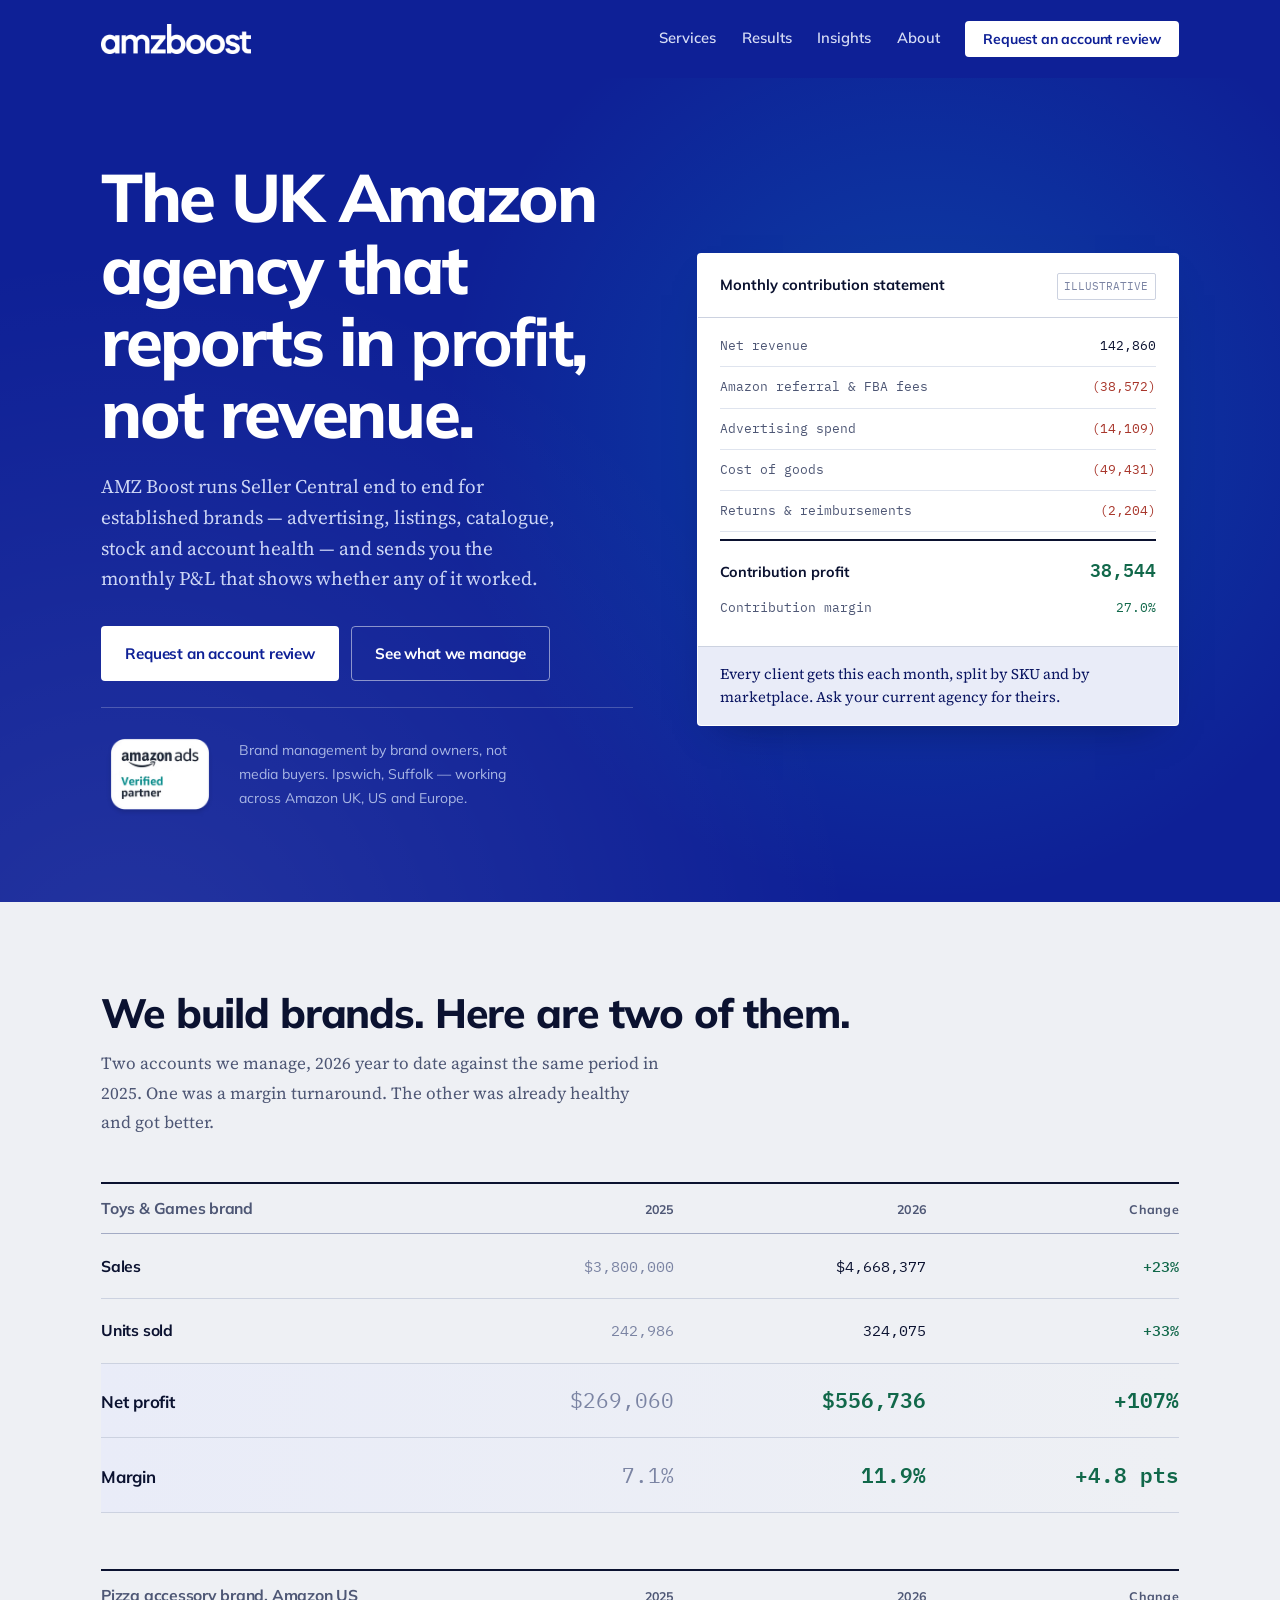
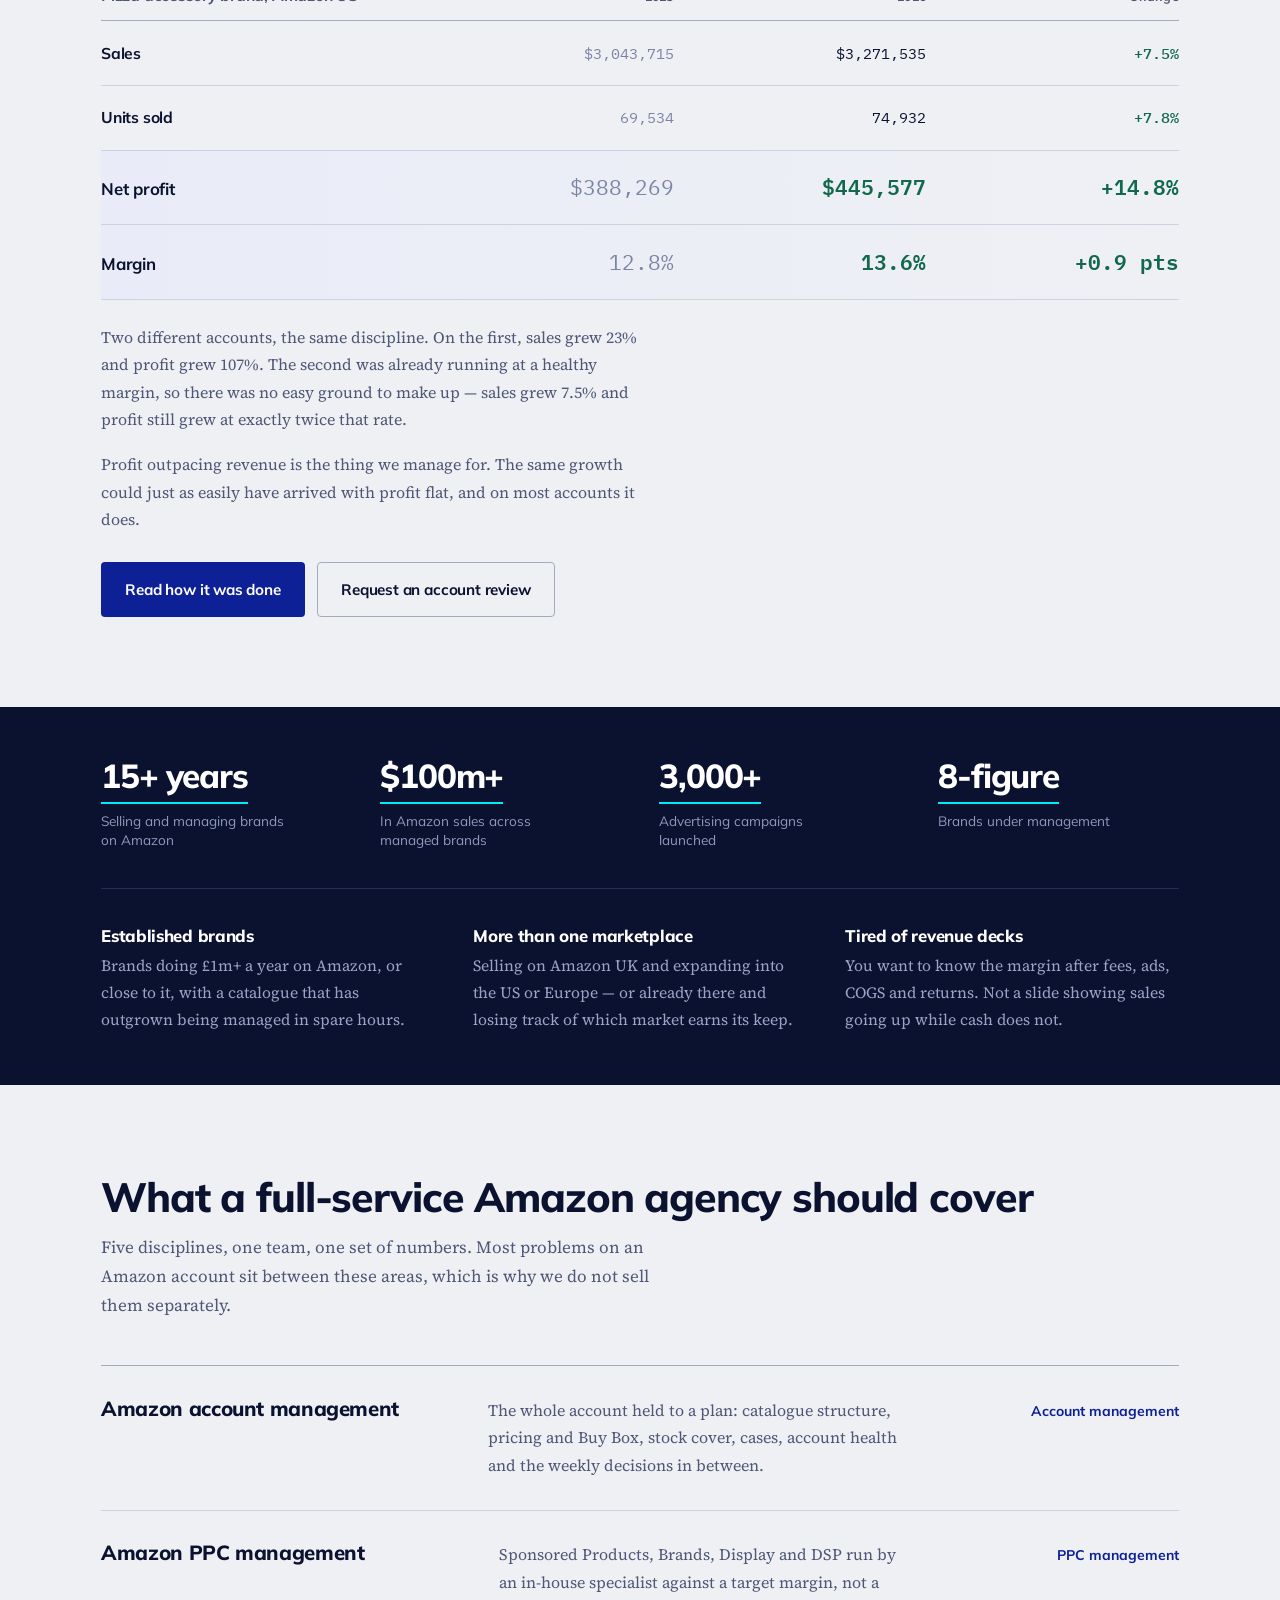
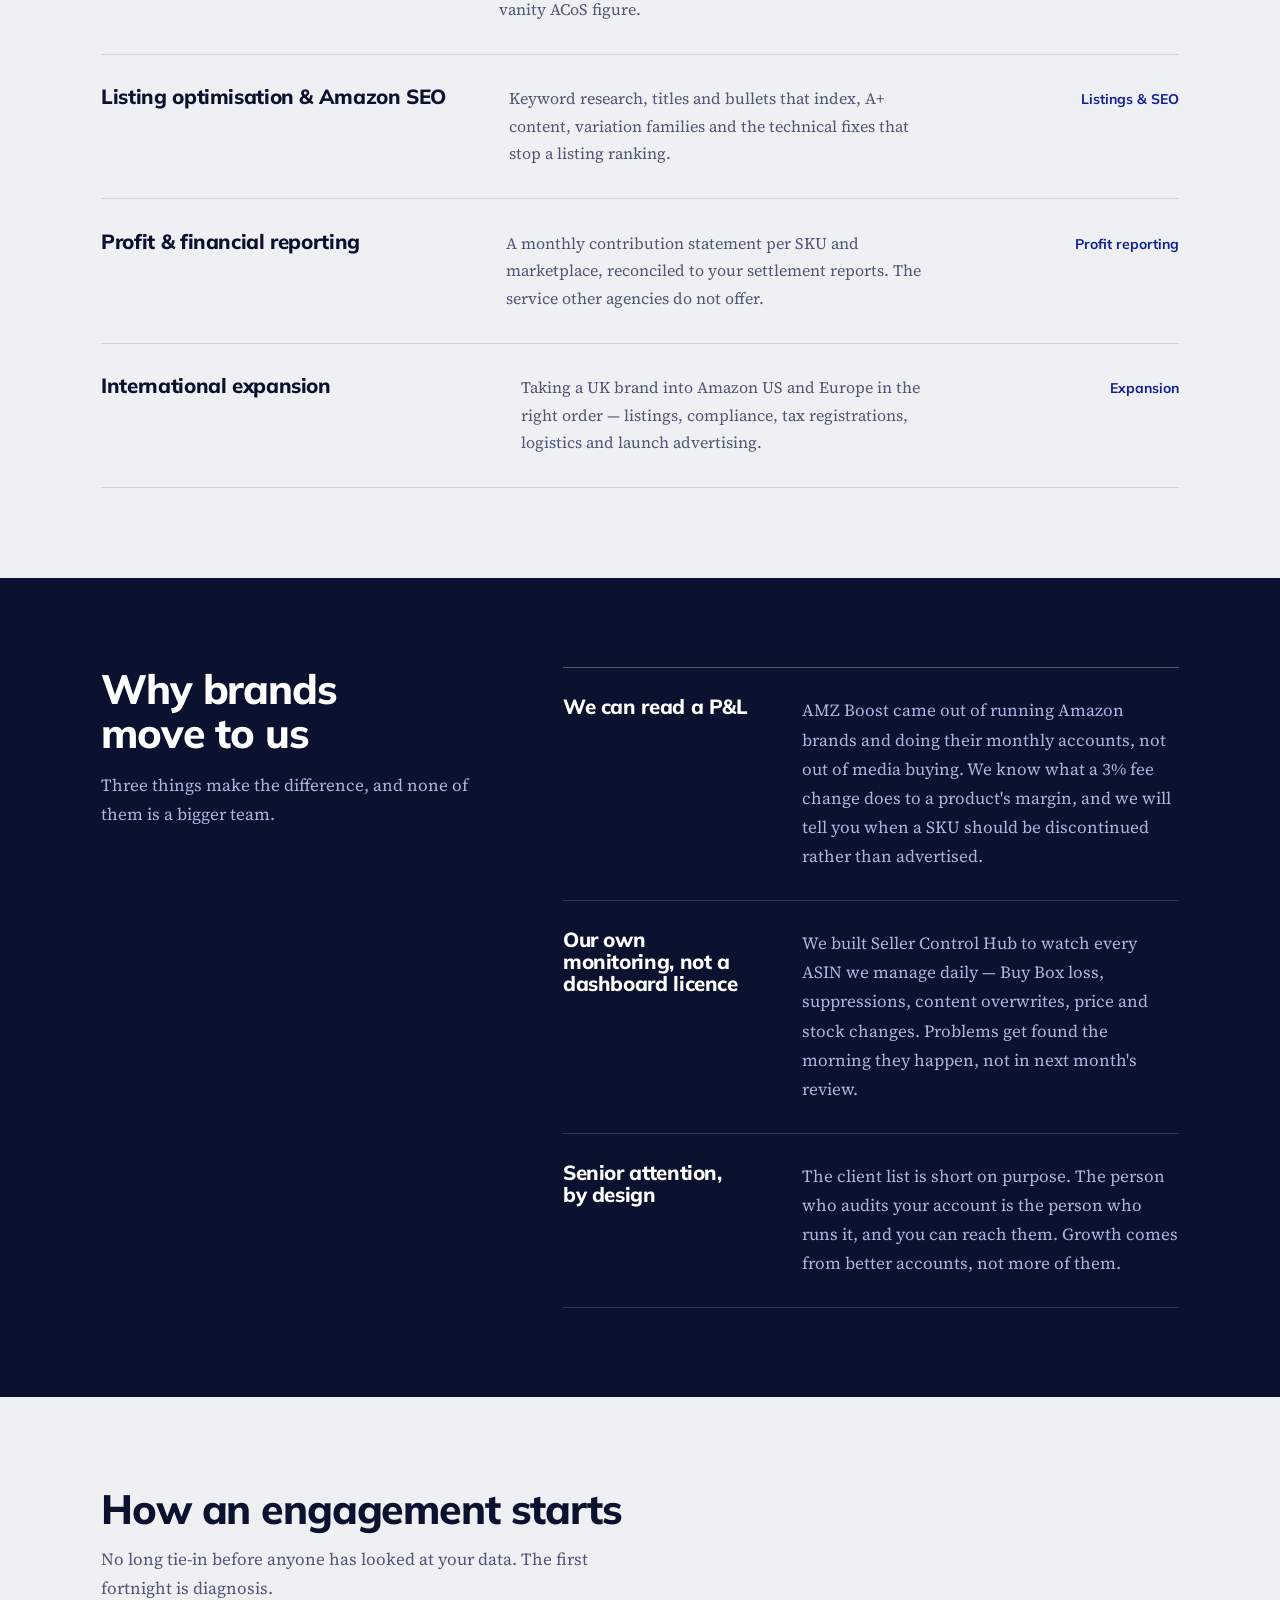
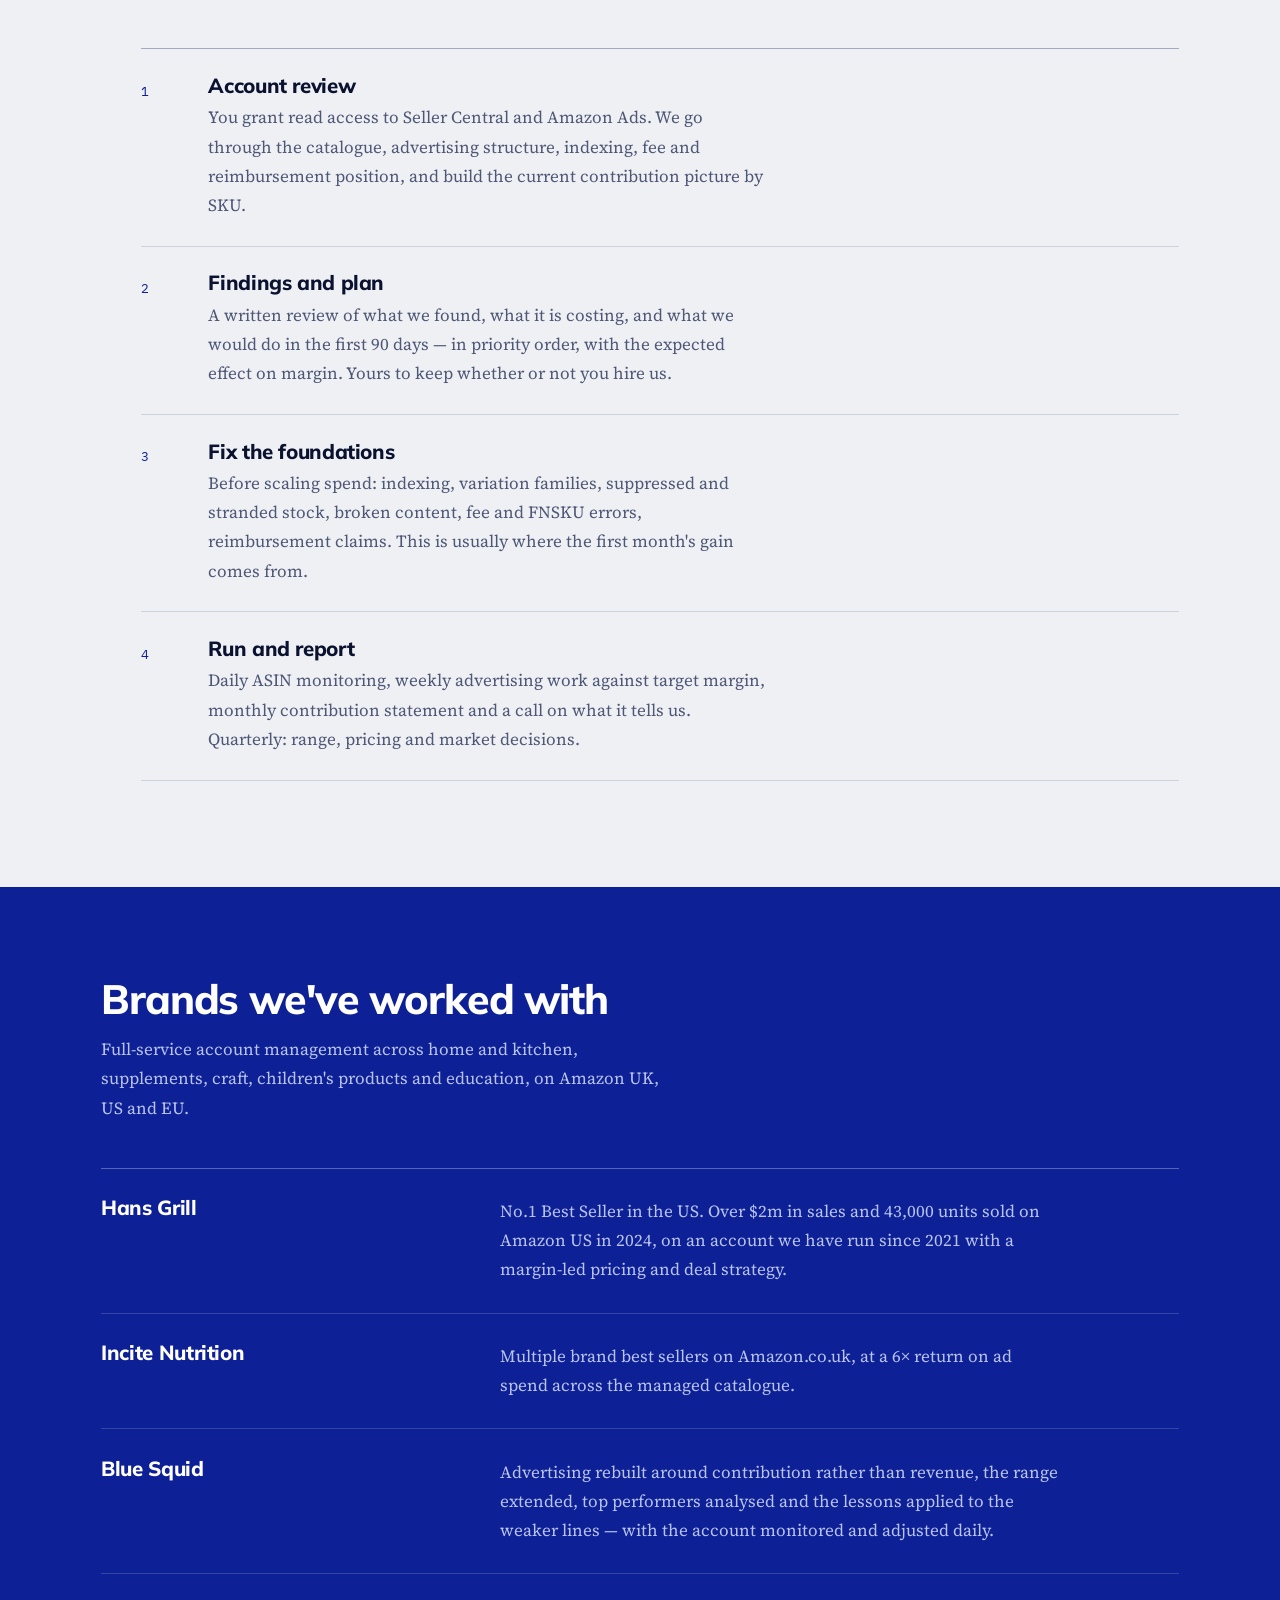
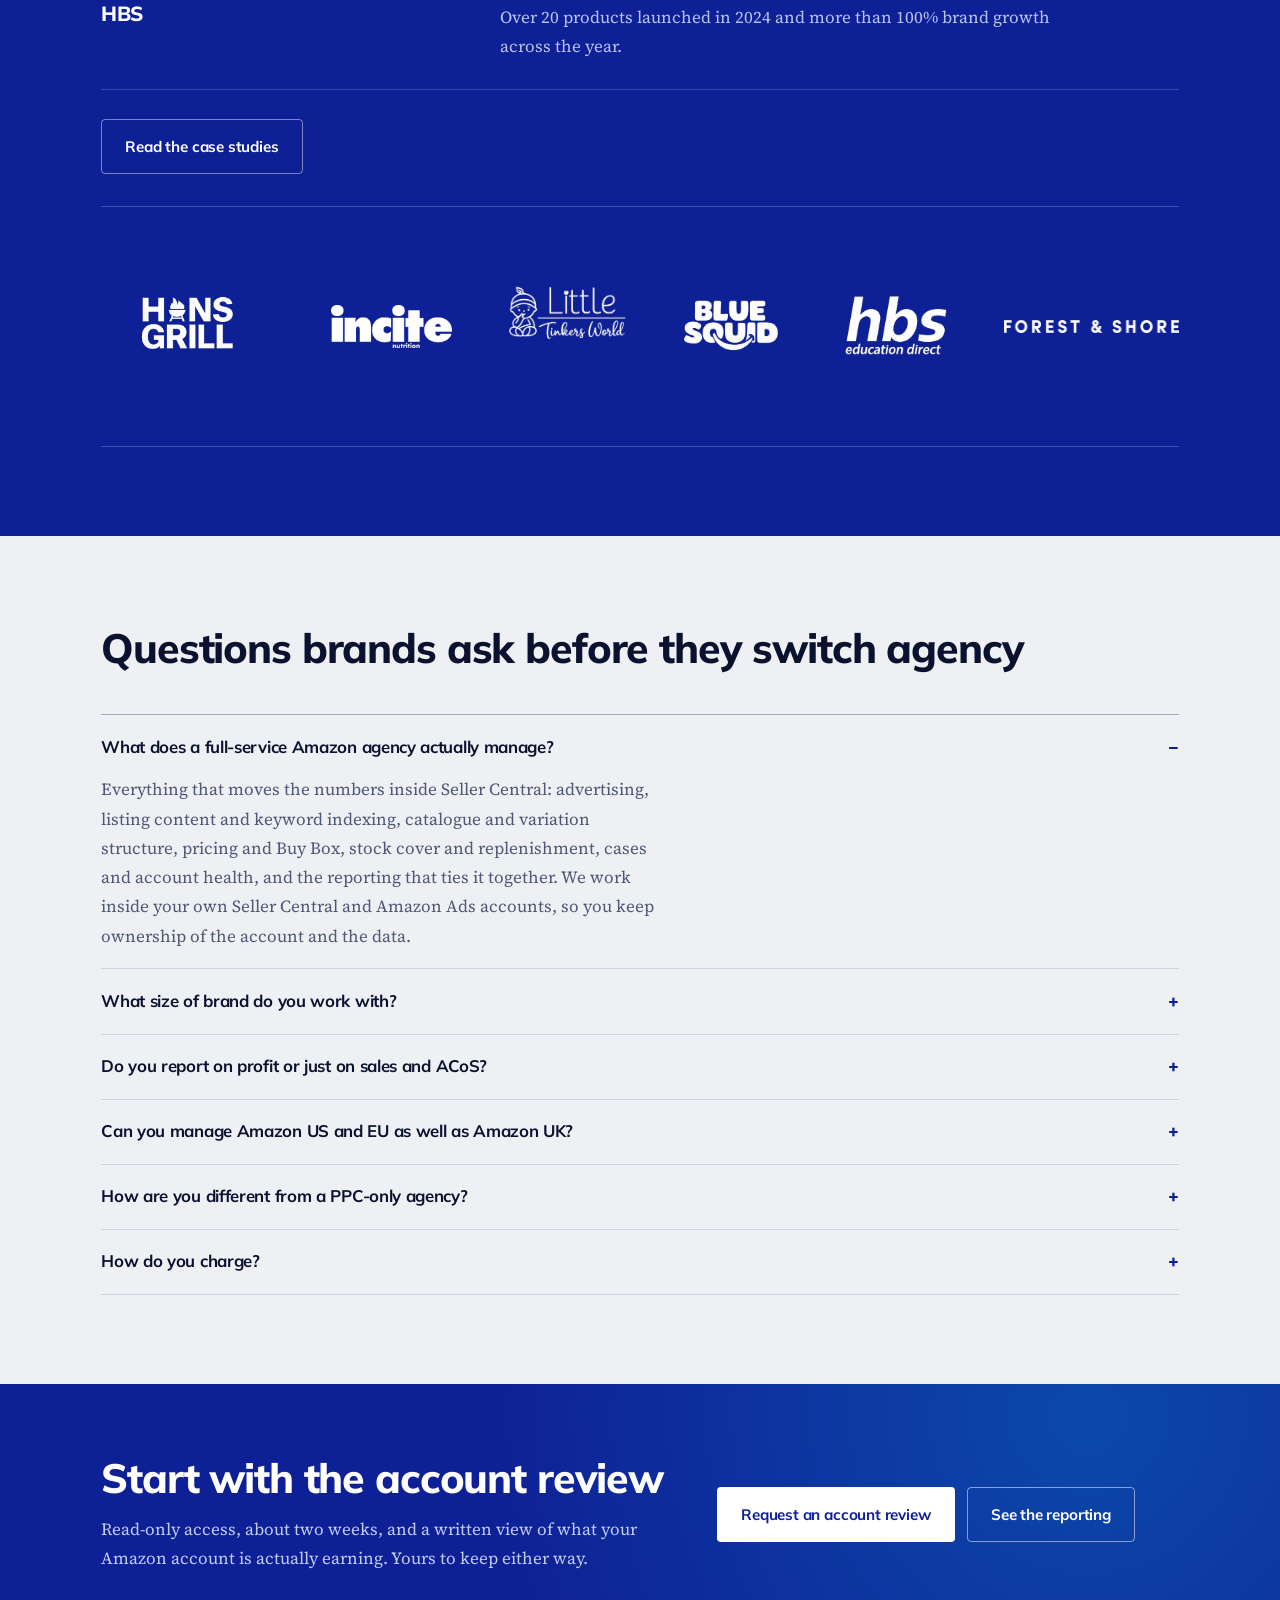
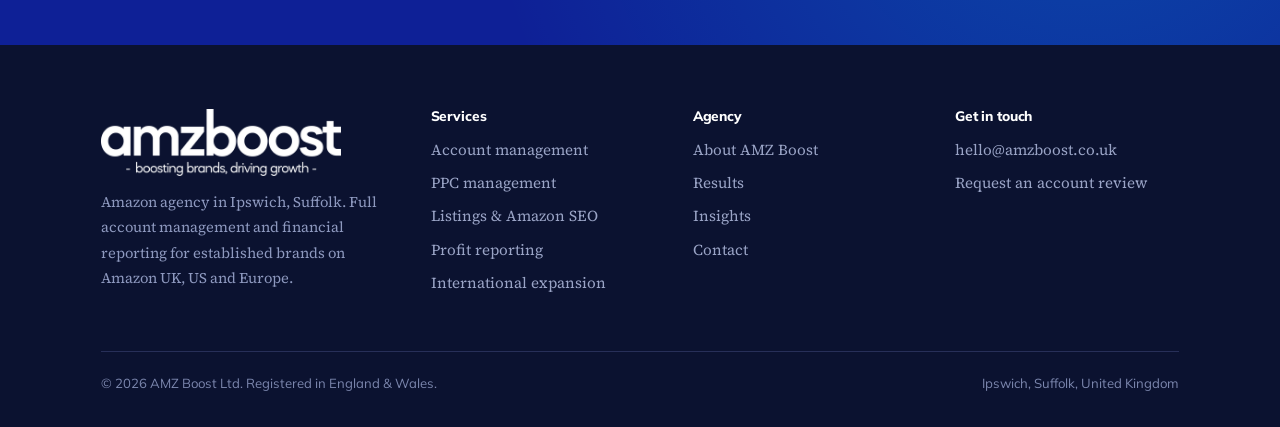
==== commit b4eea38a: "Add a second year-on-year comparison to the homepage Pizza accessory brand, Amazon US: sales +7.5%, " ====
--- a/index.html
+++ b/index.html
@@ -17,7 +17,7 @@
 <link rel="preconnect" href="https://fonts.googleapis.com">
 <link rel="preconnect" href="https://fonts.gstatic.com" crossorigin>
 <link href="https://fonts.googleapis.com/css2?family=Mulish:wght@400;500;600;700;800&family=Source+Serif+4:ital,opsz,wght@0,8..60,400;0,8..60,600;1,8..60,400&family=IBM+Plex+Mono:wght@400;500&display=swap" rel="stylesheet">
-<link rel="stylesheet" href="styles.css?v=17">
+<link rel="stylesheet" href="styles.css?v=20">
 <link rel="icon" type="image/png" sizes="32x32" href="favicon-32.png">
 <link rel="apple-touch-icon" href="apple-touch-icon.png">
 <script type="application/ld+json">
@@ -146,8 +146,8 @@
   <section id="proof">
     <div class="shell">
       <div class="sect-head">
-        <h2>We build brands. Here is a year of one.</h2>
-        <p>A Toys &amp; Games brand we manage across four marketplaces, 2026 year to date against the same period in 2025.</p>
+        <h2>We build brands. Here are two of them.</h2>
+        <p>Two accounts we manage, 2026 year to date against the same period in 2025. One was a margin turnaround. The other was already healthy and got better.</p>
       </div>
 
       <div class="compare">
@@ -168,7 +168,26 @@
         </div>
       </div>
 
-      <p class="compare__note">Sales grew 23%. Profit grew 107%. Those two numbers moving at such different rates is the entire point — the same 23% of growth could just as easily have arrived with profit flat, and on most accounts it does.</p>
+      <div class="compare">
+        <div class="compare__row compare__head">
+          <span>Pizza accessory brand, Amazon US</span><span>2025</span><span>2026</span><span>Change</span>
+        </div>
+        <div class="compare__row">
+          <span>Sales</span><span class="was">$3,043,715</span><span>$3,271,535</span><span class="up">+7.5%</span>
+        </div>
+        <div class="compare__row">
+          <span>Units sold</span><span class="was">69,534</span><span>74,932</span><span class="up">+7.8%</span>
+        </div>
+        <div class="compare__row compare__row--key">
+          <span>Net profit</span><span class="was">$388,269</span><span class="now">$445,577</span><span class="up">+14.8%</span>
+        </div>
+        <div class="compare__row compare__row--key">
+          <span>Margin</span><span class="was">12.8%</span><span class="now">13.6%</span><span class="up">+0.9 pts</span>
+        </div>
+      </div>
+
+      <p class="compare__note">Two different accounts, the same discipline. On the first, sales grew 23% and profit grew 107%. The second was already running at a healthy margin, so there was no easy ground to make up — sales grew 7.5% and profit still grew at exactly twice that rate.</p>
+      <p class="compare__note" style="margin-top:0.9rem;">Profit outpacing revenue is the thing we manage for. The same growth could just as easily have arrived with profit flat, and on most accounts it does.</p>
 
       <div class="btn-row" style="margin-top:1.75rem;">
         <a class="btn btn--primary" href="results.html">Read how it was done</a>
--- a/styles.css
+++ b/styles.css
@@ -438,6 +438,18 @@
   background: rgba(255, 120, 100, 0.12);
 }
 
+/* Markers drawn in brand blue vanish on a dark ground */
+.band .ticks li::before { border-color: var(--cyan); }
+.band .steps > li::before { color: var(--cyan); }
+.band .steps > li { border-bottom-color: rgba(255, 255, 255, 0.16); }
+.band .steps > li:first-child { border-top-color: rgba(255, 255, 255, 0.3); }
+.band .aside-label { color: #fff; }
+.band .lede { color: #c3cdf2; }
+.band .faq { border-top-color: rgba(255, 255, 255, 0.3); }
+.band .faq details { border-bottom-color: rgba(255, 255, 255, 0.16); }
+.band .faq summary { color: #fff; }
+.band .faq summary::after { color: var(--cyan); }
+
 .band__grid {
   display: grid;
   grid-template-columns: repeat(auto-fit, minmax(230px, 1fr));
@@ -482,6 +494,7 @@
   border-top: 2px solid var(--ink);
   margin-top: 0.5rem;
 }
+.compare + .compare { margin-top: clamp(2.25rem, 4.5vw, 3.5rem); }
 .compare__row {
   display: grid;
   grid-template-columns: minmax(0, 1.4fr) repeat(3, minmax(0, 1fr));
@@ -872,17 +885,35 @@
 
 /* ---------- Breadcrumb ---------- */
 
-.crumbs { font-family: var(--sans); font-size: 0.82rem; color: var(--slate); padding-top: 1.5rem; }
-.crumbs a { color: var(--slate); text-decoration: none; }
-.crumbs a:hover { color: var(--ink); text-decoration: underline; }
-.crumbs span { color: var(--rule-strong); padding-inline: 0.4rem; }
+.crumbs { font-family: var(--sans); font-size: 0.82rem; color: #a2b0e2; }
+.crumbs a { color: #a2b0e2; text-decoration: none; }
+.crumbs a:hover { color: #fff; text-decoration: underline; }
+.crumbs span { color: rgba(255, 255, 255, 0.35); padding-inline: 0.4rem; }
 
 /* ---------- Page head (inner pages) ---------- */
-
-.page-head { border-bottom: 1px solid var(--rule); padding-block: clamp(1.5rem, 3vw, 2.5rem) clamp(2.5rem, 5vw, 4rem); }
-.page-head h1 { max-width: 24ch; margin-bottom: 1.3rem; }
-.page-head .lede { max-width: 58ch; }
+/* Brand blue so it reads as one field with the header above it */
+
+.page-head {
+  background: var(--brand);
+  background-image: radial-gradient(circle at 78% 30%, rgba(0, 234, 250, 0.14) 0%, rgba(0, 234, 250, 0) 50%);
+  color: #fff;
+  padding-block: 1.4rem clamp(2.75rem, 5vw, 4rem);
+}
+.page-head h1 { color: #fff; max-width: 24ch; margin-bottom: 1.3rem; }
+.page-head .lede { color: #ccd5f5; max-width: 58ch; }
 .page-head .btn-row { margin-top: 1.9rem; }
+.page-head .crumbs { margin-bottom: clamp(1.75rem, 3.5vw, 2.75rem); }
+.hero .crumbs { margin-bottom: clamp(1.5rem, 3vw, 2.25rem); }
+
+.page-head .btn--primary { background: #fff; color: var(--brand); }
+.page-head .btn--primary:hover { background: var(--cyan); color: var(--brand-deep); }
+.page-head .btn--ghost { border-color: rgba(255, 255, 255, 0.5); color: #fff; }
+.page-head .btn--ghost:hover { border-color: var(--cyan); color: var(--cyan); background: transparent; }
+
+.band--brand .btn--primary { background: #fff; color: var(--brand); }
+.band--brand .btn--primary:hover { background: var(--cyan); color: var(--brand-deep); }
+.page-head .trust-inline { border-top-color: rgba(255, 255, 255, 0.25); }
+.page-head .trust-inline p { color: #b4c0ea; }
 
 /* ---------- Insights list ---------- */
 
